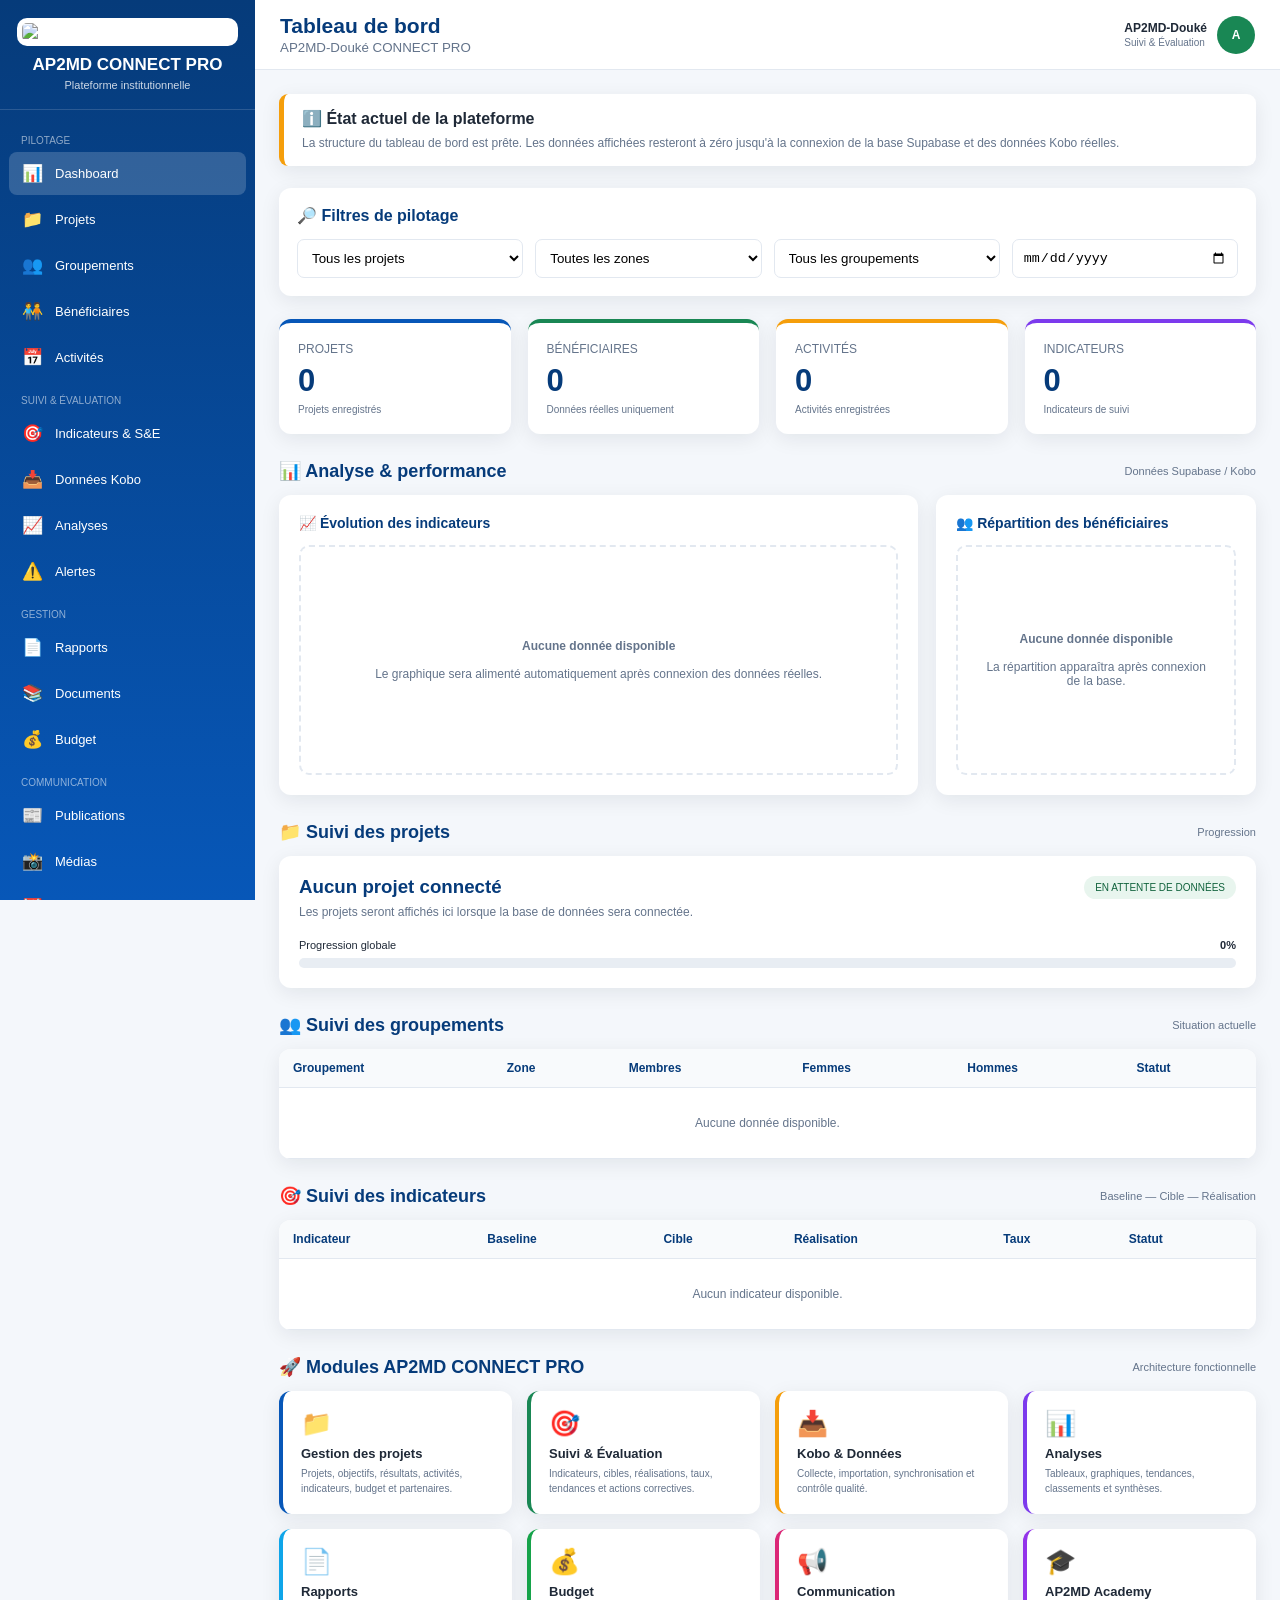
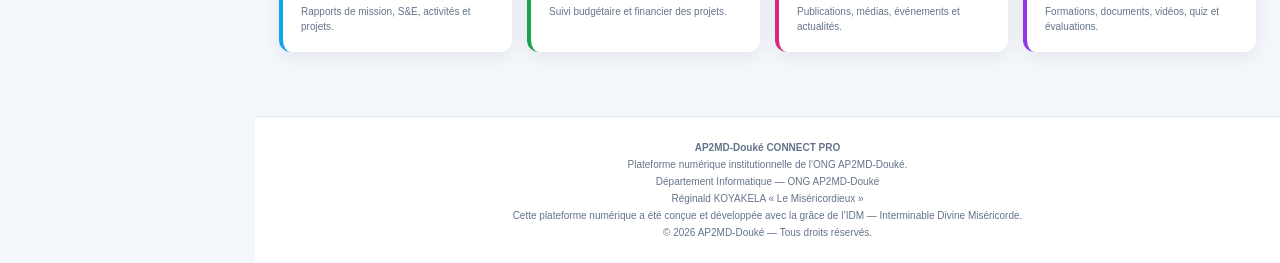
==== index.html @ de005a34 "Création du dashboard principal AP2MD CONNECT PRO" ====
<!DOCTYPE html>
<html lang="fr">
<head>
<meta charset="UTF-8">
<meta name="viewport" content="width=device-width, initial-scale=1.0">

<title>AP2MD CONNECT PRO — Tableau de bord</title>

<style>
*{
    box-sizing:border-box;
    margin:0;
    padding:0;
}

:root{
    --blue:#0757b8;
    --blue-dark:#063b7a;
    --green:#198754;
    --green-dark:#11633d;
    --light:#f4f7fb;
    --white:#ffffff;
    --text:#1f2937;
    --muted:#64748b;
    --border:#e2e8f0;
    --shadow:0 5px 20px rgba(15,23,42,.08);
}

body{
    font-family:Arial,Helvetica,sans-serif;
    background:var(--light);
    color:var(--text);
}

/* SIDEBAR */
.sidebar{
    position:fixed;
    left:0;
    top:0;
    width:255px;
    height:100vh;
    background:linear-gradient(180deg,var(--blue-dark),var(--blue));
    color:white;
    overflow-y:auto;
    z-index:1000;
}

.brand{
    text-align:center;
    padding:18px 12px;
    border-bottom:1px solid rgba(255,255,255,.15);
}

.brand img{
    width:110px;
    height:78px;
    object-fit:contain;
    background:white;
    border-radius:10px;
    padding:5px;
}

.brand h2{
    font-size:17px;
    margin-top:9px;
}

.brand p{
    font-size:11px;
    opacity:.8;
    margin-top:4px;
}

.menu{
    padding:12px 9px;
}

.menu-title{
    font-size:10px;
    text-transform:uppercase;
    opacity:.55;
    padding:13px 12px 6px;
}

.menu a{
    display:flex;
    align-items:center;
    gap:11px;
    color:white;
    text-decoration:none;
    padding:11px 12px;
    margin-bottom:3px;
    border-radius:8px;
    font-size:13px;
}

.menu a:hover,
.menu a.active{
    background:rgba(255,255,255,.18);
}

.icon{
    width:23px;
    text-align:center;
    font-size:17px;
}

/* MAIN */
.main{
    margin-left:255px;
    min-height:100vh;
}

.topbar{
    height:70px;
    background:white;
    border-bottom:1px solid var(--border);
    display:flex;
    align-items:center;
    justify-content:space-between;
    padding:0 25px;
    position:sticky;
    top:0;
    z-index:900;
}

.topbar h1{
    color:var(--blue-dark);
    font-size:21px;
}

.topbar small{
    color:var(--muted);
}

.profile{
    display:flex;
    align-items:center;
    gap:10px;
    font-size:12px;
}

.avatar{
    width:38px;
    height:38px;
    border-radius:50%;
    background:var(--green);
    color:white;
    display:flex;
    align-items:center;
    justify-content:center;
    font-weight:bold;
}

.content{
    padding:24px;
}

/* STATUS */
.status-box{
    background:white;
    border-left:5px solid #f59e0b;
    padding:15px 18px;
    border-radius:9px;
    box-shadow:var(--shadow);
    margin-bottom:22px;
}

.status-box strong{
    display:block;
    margin-bottom:5px;
}

.status-box span{
    color:var(--muted);
    font-size:12px;
}

/* FILTERS */
.filters{
    background:white;
    padding:18px;
    border-radius:12px;
    box-shadow:var(--shadow);
    margin-bottom:23px;
}

.filters h2{
    font-size:16px;
    color:var(--blue-dark);
    margin-bottom:14px;
}

.filter-grid{
    display:grid;
    grid-template-columns:repeat(4,1fr);
    gap:12px;
}

select,
input{
    width:100%;
    padding:10px;
    border:1px solid var(--border);
    border-radius:7px;
    background:white;
}

/* KPI */
.kpi-grid{
    display:grid;
    grid-template-columns:repeat(4,1fr);
    gap:17px;
}

.kpi{
    background:white;
    border-radius:12px;
    padding:19px;
    box-shadow:var(--shadow);
    border-top:4px solid var(--blue);
}

.kpi:nth-child(2){
    border-top-color:var(--green);
}

.kpi:nth-child(3){
    border-top-color:#f59e0b;
}

.kpi:nth-child(4){
    border-top-color:#7c3aed;
}

.kpi-title{
    color:var(--muted);
    font-size:12px;
}

.kpi-value{
    font-size:31px;
    font-weight:bold;
    color:var(--blue-dark);
    margin-top:7px;
}

.kpi-note{
    color:var(--muted);
    font-size:10px;
    margin-top:5px;
}

/* SECTION */
.section{
    margin-top:26px;
}

.section-header{
    display:flex;
    justify-content:space-between;
    align-items:center;
    margin-bottom:13px;
}

.section-header h2{
    font-size:18px;
    color:var(--blue-dark);
}

.section-header span{
    color:var(--muted);
    font-size:11px;
}

/* CHARTS */
.chart-grid{
    display:grid;
    grid-template-columns:2fr 1fr;
    gap:18px;
}

.card{
    background:white;
    border-radius:12px;
    box-shadow:var(--shadow);
    padding:20px;
}

.card h3{
    font-size:14px;
    color:var(--blue-dark);
    margin-bottom:14px;
}

.chart{
    height:230px;
    border:2px dashed var(--border);
    border-radius:10px;
    display:flex;
    align-items:center;
    justify-content:center;
    text-align:center;
    color:var(--muted);
    font-size:12px;
    padding:20px;
}

/* PROJECT */
.project{
    background:white;
    padding:20px;
    border-radius:12px;
    box-shadow:var(--shadow);
}

.project-top{
    display:flex;
    justify-content:space-between;
    gap:15px;
}

.project h3{
    color:var(--blue-dark);
    margin-bottom:7px;
}

.project p{
    color:var(--muted);
    font-size:12px;
}

.badge{
    background:#e8f5ee;
    color:var(--green-dark);
    border-radius:20px;
    padding:6px 11px;
    height:max-content;
    font-size:10px;
}

.progress-area{
    margin-top:20px;
}

.progress-label{
    display:flex;
    justify-content:space-between;
    font-size:11px;
    margin-bottom:7px;
}

.progress{
    height:10px;
    background:#e8edf3;
    border-radius:20px;
}

.progress-bar{
    width:0%;
    height:100%;
    border-radius:20px;
    background:linear-gradient(90deg,var(--blue),var(--green));
}

/* TABLE */
.table-card{
    background:white;
    border-radius:12px;
    box-shadow:var(--shadow);
    overflow-x:auto;
}

table{
    width:100%;
    border-collapse:collapse;
    min-width:700px;
}

th,td{
    padding:12px 14px;
    border-bottom:1px solid var(--border);
    text-align:left;
    font-size:12px;
}

th{
    background:#f8fafc;
    color:var(--blue-dark);
}

.empty{
    text-align:center;
    color:var(--muted);
    padding:28px;
}

/* MODULES */
.modules{
    display:grid;
    grid-template-columns:repeat(4,1fr);
    gap:15px;
}

.module{
    background:white;
    padding:18px;
    border-radius:12px;
    box-shadow:var(--shadow);
    border-left:4px solid var(--blue);
}

.module:nth-child(2){
    border-left-color:var(--green);
}

.module:nth-child(3){
    border-left-color:#f59e0b;
}

.module:nth-child(4){
    border-left-color:#7c3aed;
}

.module:nth-child(5){
    border-left-color:#0ea5e9;
}

.module:nth-child(6){
    border-left-color:#16a34a;
}

.module:nth-child(7){
    border-left-color:#db2777;
}

.module:nth-child(8){
    border-left-color:#9333ea;
}

.module-icon{
    font-size:25px;
    margin-bottom:8px;
}

.module h3{
    font-size:13px;
    margin-bottom:5px;
}

.module p{
    color:var(--muted);
    font-size:10px;
    line-height:1.5;
}

/* FOOTER */
footer{
    margin-top:40px;
    padding:22px;
    background:white;
    border-top:1px solid var(--border);
    text-align:center;
    color:var(--muted);
    font-size:10px;
    line-height:1.7;
}

/* MOBILE */
.mobile-button{
    display:none;
    border:0;
    background:var(--blue);
    color:white;
    padding:8px 11px;
    border-radius:7px;
    font-size:18px;
}

@media(max-width:1100px){

    .kpi-grid,
    .modules{
        grid-template-columns:repeat(2,1fr);
    }

    .filter-grid{
        grid-template-columns:repeat(2,1fr);
    }

    .chart-grid{
        grid-template-columns:1fr;
    }
}

@media(max-width:700px){

    .sidebar{
        transform:translateX(-100%);
        transition:.3s;
    }

    .sidebar.open{
        transform:translateX(0);
    }

    .main{
        margin-left:0;
    }

    .mobile-button{
        display:block;
    }

    .topbar{
        padding:0 14px;
    }

    .topbar h1{
        font-size:16px;
    }

    .profile{
        display:none;
    }

    .content{
        padding:14px;
    }

    .kpi-grid,
    .modules,
    .filter-grid{
        grid-template-columns:1fr;
    }

    .project-top{
        flex-direction:column;
    }
}
</style>
</head>

<body>

<!-- ================= SIDEBAR ================= -->

<aside class="sidebar" id="sidebar">

    <div class="brand">

        <img src="assets/logo-ap2md-officiel.png"
             alt="Logo officiel AP2MD-Douké">

        <h2>AP2MD CONNECT PRO</h2>

        <p>Plateforme institutionnelle</p>

    </div>

    <nav class="menu">

        <div class="menu-title">Pilotage</div>

        <a href="#" class="active">
            <span class="icon">📊</span>
            Dashboard
        </a>

        <a href="#">
            <span class="icon">📁</span>
            Projets
        </a>

        <a href="#">
            <span class="icon">👥</span>
            Groupements
        </a>

        <a href="#">
            <span class="icon">🧑‍🤝‍🧑</span>
            Bénéficiaires
        </a>

        <a href="#">
            <span class="icon">📅</span>
            Activités
        </a>

        <div class="menu-title">Suivi & Évaluation</div>

        <a href="#">
            <span class="icon">🎯</span>
            Indicateurs & S&E
        </a>

        <a href="#">
            <span class="icon">📥</span>
            Données Kobo
        </a>

        <a href="#">
            <span class="icon">📈</span>
            Analyses
        </a>

        <a href="#">
            <span class="icon">⚠️</span>
            Alertes
        </a>

        <div class="menu-title">Gestion</div>

        <a href="#">
            <span class="icon">📄</span>
            Rapports
        </a>

        <a href="#">
            <span class="icon">📚</span>
            Documents
        </a>

        <a href="#">
            <span class="icon">💰</span>
            Budget
        </a>

        <div class="menu-title">Communication</div>

        <a href="#">
            <span class="icon">📰</span>
            Publications
        </a>

        <a href="#">
            <span class="icon">📸</span>
            Médias
        </a>

        <a href="#">
            <span class="icon">📆</span>
            Événements
        </a>

        <div class="menu-title">Formation</div>

        <a href="#">
            <span class="icon">🎓</span>
            AP2MD Academy
        </a>

        <div class="menu-title">Administration</div>

        <a href="#">
            <span class="icon">⚙️</span>
            Administration
        </a>

    </nav>

</aside>


<!-- ================= MAIN ================= -->

<main class="main">

    <header class="topbar">

        <div style="display:flex;align-items:center;gap:12px;">

            <button class="mobile-button"
                    onclick="toggleMenu()">
                ☰
            </button>

            <div>

                <h1>Tableau de bord</h1>

                <small>
                    AP2MD-Douké CONNECT PRO
                </small>

            </div>

        </div>

        <div class="profile">

            <div>

                <strong>AP2MD-Douké</strong>

                <br>

                <small>
                    Suivi & Évaluation
                </small>

            </div>

            <div class="avatar">
                A
            </div>

        </div>

    </header>


    <div class="content">


        <!-- ÉTAT DES DONNÉES -->

        <div class="status-box">

            <strong>
                ℹ️ État actuel de la plateforme
            </strong>

            <span>
                La structure du tableau de bord est prête.
                Les données affichées resteront à zéro jusqu'à
                la connexion de la base Supabase et des données Kobo réelles.
            </span>

        </div>


        <!-- FILTRES -->

        <div class="filters">

            <h2>
                🔎 Filtres de pilotage
            </h2>

            <div class="filter-grid">

                <select>
                    <option>
                        Tous les projets
                    </option>
                </select>

                <select>
                    <option>
                        Toutes les zones
                    </option>
                </select>

                <select>
                    <option>
                        Tous les groupements
                    </option>
                </select>

                <input type="date">

            </div>

        </div>


        <!-- KPI -->

        <div class="kpi-grid">

            <div class="kpi">

                <div class="kpi-title">
                    PROJETS
                </div>

                <div class="kpi-value">
                    0
                </div>

                <div class="kpi-note">
                    Projets enregistrés
                </div>

            </div>


            <div class="kpi">

                <div class="kpi-title">
                    BÉNÉFICIAIRES
                </div>

                <div class="kpi-value">
                    0
                </div>

                <div class="kpi-note">
                    Données réelles uniquement
                </div>

            </div>


            <div class="kpi">

                <div class="kpi-title">
                    ACTIVITÉS
                </div>

                <div class="kpi-value">
                    0
                </div>

                <div class="kpi-note">
                    Activités enregistrées
                </div>

            </div>


            <div class="kpi">

                <div class="kpi-title">
                    INDICATEURS
                </div>

                <div class="kpi-value">
                    0
                </div>

                <div class="kpi-note">
                    Indicateurs de suivi
                </div>

            </div>

        </div>


        <!-- GRAPHIQUES -->

        <section class="section">

            <div class="section-header">

                <h2>
                    📊 Analyse & performance
                </h2>

                <span>
                    Données Supabase / Kobo
                </span>

            </div>


            <div class="chart-grid">

                <div class="card">

                    <h3>
                        📈 Évolution des indicateurs
                    </h3>

                    <div class="chart">

                        <div>

                            <strong>
                                Aucune donnée disponible
                            </strong>

                            <br><br>

                            Le graphique sera alimenté
                            automatiquement après connexion
                            des données réelles.

                        </div>

                    </div>

                </div>


                <div class="card">

                    <h3>
                        👥 Répartition des bénéficiaires
                    </h3>

                    <div class="chart">

                        <div>

                            <strong>
                                Aucune donnée disponible
                            </strong>

                            <br><br>

                            La répartition apparaîtra
                            après connexion de la base.

                        </div>

                    </div>

                </div>

            </div>

        </section>


        <!-- PROJET -->

        <section class="section">

            <div class="section-header">

                <h2>
                    📁 Suivi des projets
                </h2>

                <span>
                    Progression
                </span>

            </div>


            <div class="project">

                <div class="project-top">

                    <div>

                        <h3>
                            Aucun projet connecté
                        </h3>

                        <p>
                            Les projets seront affichés ici
                            lorsque la base de données sera connectée.
                        </p>

                    </div>

                    <span class="badge">
                        EN ATTENTE DE DONNÉES
                    </span>

                </div>


                <div class="progress-area">

                    <div class="progress-label">

                        <span>
                            Progression globale
                        </span>

                        <strong>
                            0%
                        </strong>

                    </div>

                    <div class="progress">

                        <div class="progress-bar"></div>

                    </div>

                </div>

            </div>

        </section>


        <!-- GROUPEMENTS -->

        <section class="section">

            <div class="section-header">

                <h2>
                    👥 Suivi des groupements
                </h2>

                <span>
                    Situation actuelle
                </span>

            </div>


            <div class="table-card">

                <table>

                    <thead>

                        <tr>
                            <th>Groupement</th>
                            <th>Zone</th>
                            <th>Membres</th>
                            <th>Femmes</th>
                            <th>Hommes</th>
                            <th>Statut</th>
                        </tr>

                    </thead>

                    <tbody>

                        <tr>

                            <td colspan="6"
                                class="empty">

                                Aucune donnée disponible.

                            </td>

                        </tr>

                    </tbody>

                </table>

            </div>

        </section>


        <!-- INDICATEURS -->

        <section class="section">

            <div class="section-header">

                <h2>
                    🎯 Suivi des indicateurs
                </h2>

                <span>
                    Baseline — Cible — Réalisation
                </span>

            </div>


            <div class="table-card">

                <table>

                    <thead>

                        <tr>

                            <th>Indicateur</th>
                            <th>Baseline</th>
                            <th>Cible</th>
                            <th>Réalisation</th>
                            <th>Taux</th>
                            <th>Statut</th>

                        </tr>

                    </thead>

                    <tbody>

                        <tr>

                            <td colspan="6"
                                class="empty">

                                Aucun indicateur disponible.

                            </td>

                        </tr>

                    </tbody>

                </table>

            </div>

        </section>


        <!-- MODULES -->

        <section class="section">

            <div class="section-header">

                <h2>
                    🚀 Modules AP2MD CONNECT PRO
                </h2>

                <span>
                    Architecture fonctionnelle
                </span>

            </div>


            <div class="modules">


                <div class="module">

                    <div class="module-icon">
                        📁
                    </div>

                    <h3>
                        Gestion des projets
                    </h3>

                    <p>
                        Projets, objectifs, résultats,
                        activités, indicateurs, budget
                        et partenaires.
                    </p>

                </div>


                <div class="module">

                    <div class="module-icon">
                        🎯
                    </div>

                    <h3>
                        Suivi & Évaluation
                    </h3>

                    <p>
                        Indicateurs, cibles, réalisations,
                        taux, tendances et actions correctives.
                    </p>

                </div>


                <div class="module">

                    <div class="module-icon">
                        📥
                    </div>

                    <h3>
                        Kobo & Données
                    </h3>

                    <p>
                        Collecte, importation,
                        synchronisation et contrôle qualité.
                    </p>

                </div>


                <div class="module">

                    <div class="module-icon">
                        📊
                    </div>

                    <h3>
                        Analyses
                    </h3>

                    <p>
                        Tableaux, graphiques,
                        tendances, classements et synthèses.
                    </p>

                </div>


                <div class="module">

                    <div class="module-icon">
                        📄
                    </div>

                    <h3>
                        Rapports
                    </h3>

                    <p>
                        Rapports de mission,
                        S&E, activités et projets.
                    </p>

                </div>


                <div class="module">

                    <div class="module-icon">
                        💰
                    </div>

                    <h3>
                        Budget
                    </h3>

                    <p>
                        Suivi budgétaire et financier
                        des projets.
                    </p>

                </div>


                <div class="module">

                    <div class="module-icon">
                        📢
                    </div>

                    <h3>
                        Communication
                    </h3>

                    <p>
                        Publications, médias,
                        événements et actualités.
                    </p>

                </div>


                <div class="module">

                    <div class="module-icon">
                        🎓
                    </div>

                    <h3>
                        AP2MD Academy
                    </h3>

                    <p>
                        Formations, documents,
                        vidéos, quiz et évaluations.
                    </p>

                </div>

            </div>

        </section>


    </div>


    <!-- FOOTER -->

    <footer>

        <strong>
            AP2MD-Douké CONNECT PRO
        </strong>

        <br>

        Plateforme numérique institutionnelle
        de l'ONG AP2MD-Douké.

        <br>

        Département Informatique — ONG AP2MD-Douké

        <br>

        Réginald KOYAKELA « Le Miséricordieux »

        <br>

        Cette plateforme numérique a été conçue et développée
        avec la grâce de l’IDM — Interminable Divine Miséricorde.

        <br>

        © <span id="year"></span>
        AP2MD-Douké — Tous droits réservés.

    </footer>

</main>


<script>

function toggleMenu(){

    document
        .getElementById("sidebar")
        .classList.toggle("open");

}

document.getElementById("year").textContent =
    new Date().getFullYear();

console.log(
    "AP2MD CONNECT PRO — Dashboard initialisé."
);

console.log(
    "Aucune donnée fictive utilisée."
);

</script>

</body>
</html>
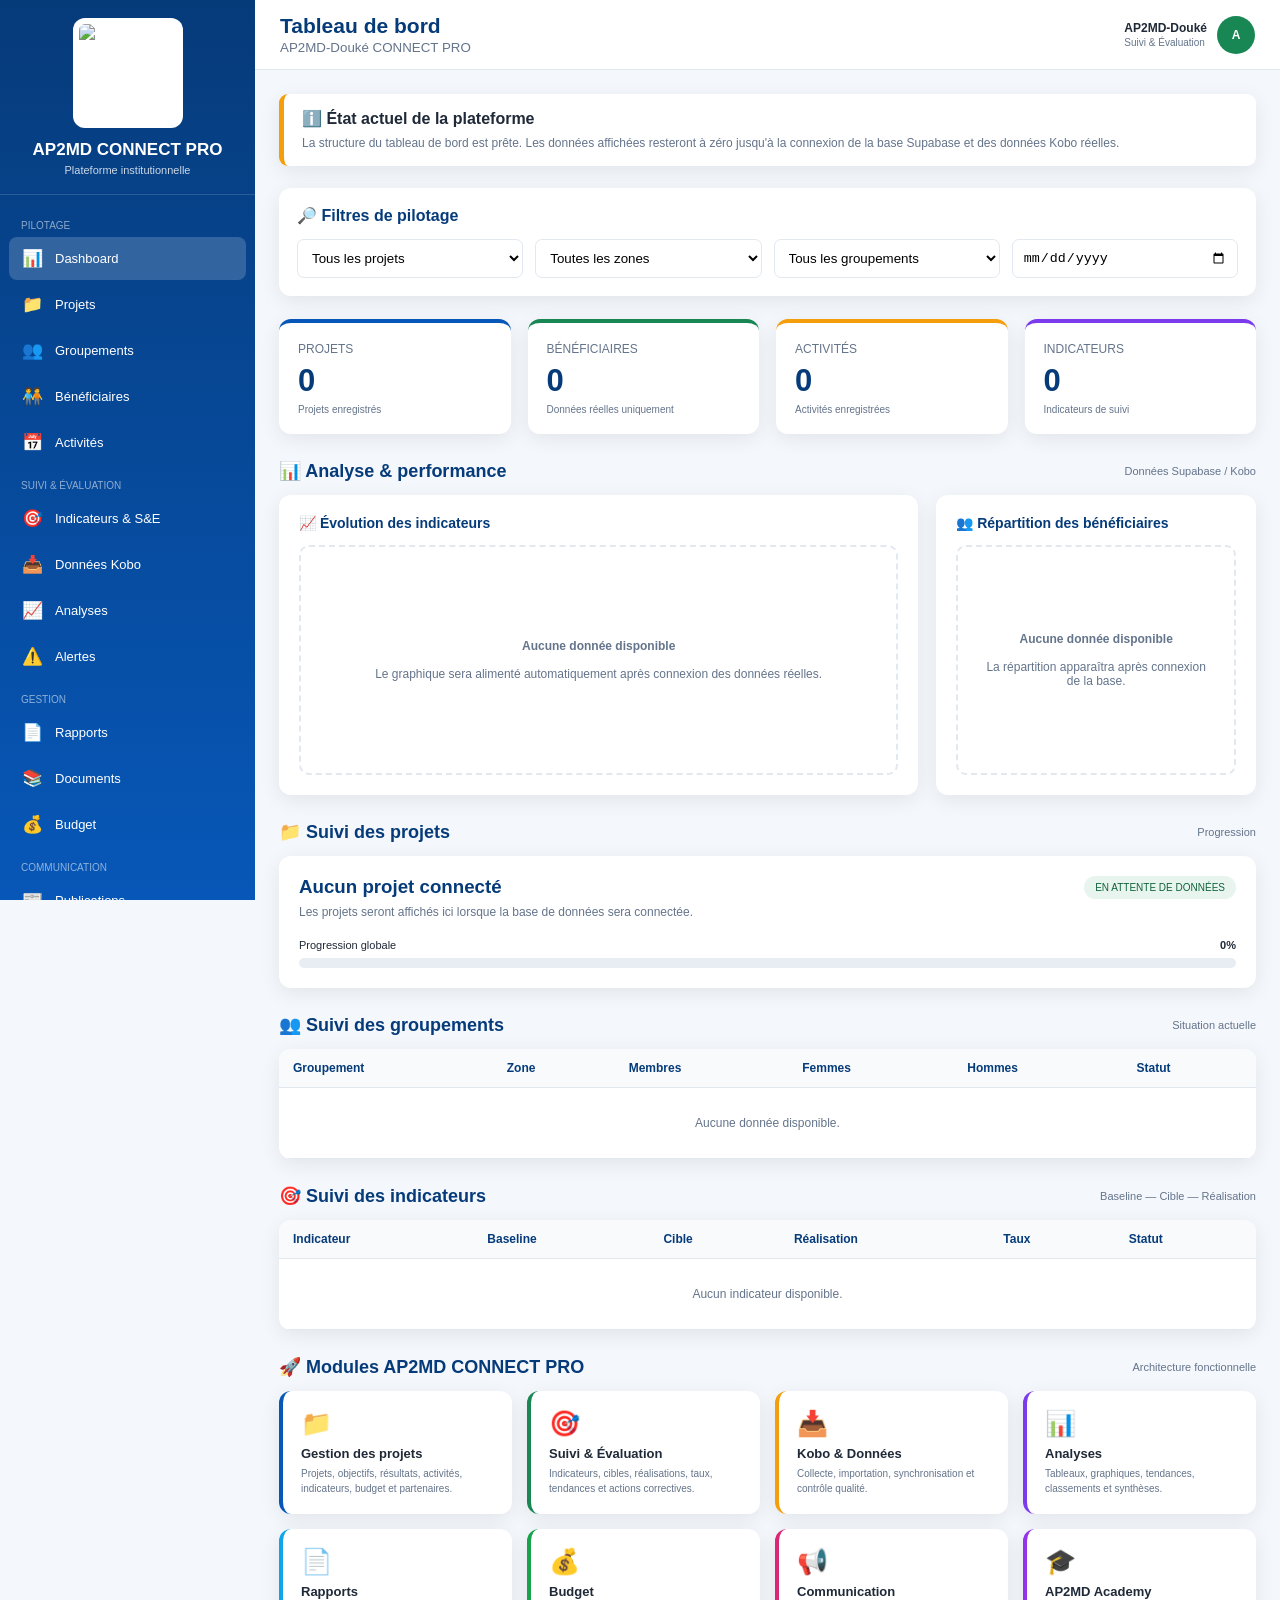
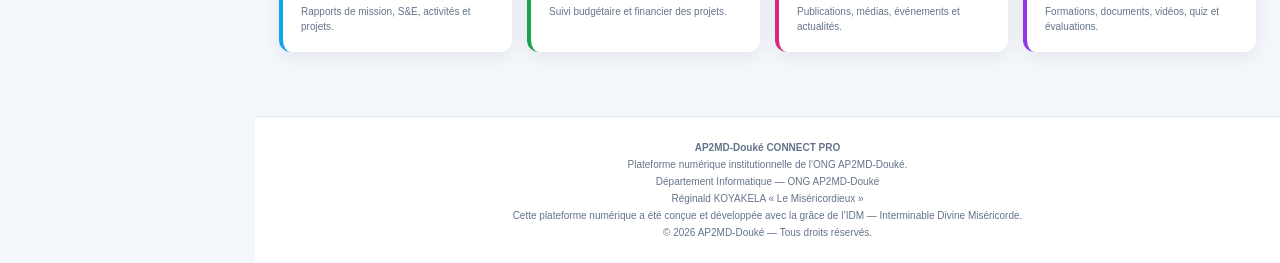
==== commit 11e25a4e: "Intégration du logo officiel AP2MD sans déformation" ====
--- a/index.html
+++ b/index.html
@@ -7,6 +7,13 @@
 <title>AP2MD CONNECT PRO — Tableau de bord</title>
 
 <style>
+
+/* =========================================================
+   AP2MD CONNECT PRO v01
+   DASHBOARD INSTITUTIONNEL
+   Bleu / Blanc / Vert
+   ========================================================= */
+
 *{
     box-sizing:border-box;
     margin:0;
@@ -32,37 +39,88 @@
     color:var(--text);
 }
 
-/* SIDEBAR */
+/* =========================================================
+   SIDEBAR
+   ========================================================= */
+
 .sidebar{
     position:fixed;
     left:0;
     top:0;
+
     width:255px;
     height:100vh;
-    background:linear-gradient(180deg,var(--blue-dark),var(--blue));
+
+    background:
+        linear-gradient(
+            180deg,
+            var(--blue-dark),
+            var(--blue)
+        );
+
     color:white;
+
     overflow-y:auto;
+
     z-index:1000;
 }
+
+/* =========================================================
+   MARQUE / LOGO OFFICIEL AP2MD
+   ========================================================= */
 
 .brand{
     text-align:center;
+
     padding:18px 12px;
-    border-bottom:1px solid rgba(255,255,255,.15);
-}
+
+    border-bottom:
+        1px solid rgba(255,255,255,.15);
+}
+
+/*
+   CONTENEUR DU LOGO
+
+   Même largeur et même hauteur :
+   cela évite toute déformation.
+
+   object-fit: contain :
+   le logo garde ses proportions originales.
+*/
 
 .brand img{
     width:110px;
-    height:78px;
-    object-fit:contain;
-    background:white;
-    border-radius:10px;
-    padding:5px;
-}
+    height:110px;
+
+    max-width:110px;
+    max-height:110px;
+
+    margin:0 auto;
+
+    display:block;
+
+    object-fit:contain !important;
+    object-position:center;
+
+    background:#ffffff;
+
+    border-radius:12px;
+
+    padding:6px;
+}
+
+/* Protection supplémentaire du logo officiel */
+
+img[src*="logo-ap2md-officiel"]{
+    object-fit:contain !important;
+    object-position:center !important;
+}
+
+/* Nom de la plateforme */
 
 .brand h2{
     font-size:17px;
-    margin-top:9px;
+    margin-top:12px;
 }
 
 .brand p{
@@ -70,6 +128,10 @@
     opacity:.8;
     margin-top:4px;
 }
+
+/* =========================================================
+   MENU
+   ========================================================= */
 
 .menu{
     padding:12px 9px;
@@ -85,13 +147,21 @@
 .menu a{
     display:flex;
     align-items:center;
+
     gap:11px;
+
     color:white;
     text-decoration:none;
+
     padding:11px 12px;
+
     margin-bottom:3px;
+
     border-radius:8px;
+
     font-size:13px;
+
+    transition:.2s ease;
 }
 
 .menu a:hover,
@@ -105,22 +175,37 @@
     font-size:17px;
 }
 
-/* MAIN */
+/* =========================================================
+   MAIN
+   ========================================================= */
+
 .main{
     margin-left:255px;
     min-height:100vh;
 }
 
+/* =========================================================
+   TOPBAR
+   ========================================================= */
+
 .topbar{
     height:70px;
+
     background:white;
-    border-bottom:1px solid var(--border);
+
+    border-bottom:
+        1px solid var(--border);
+
     display:flex;
+
     align-items:center;
     justify-content:space-between;
+
     padding:0 25px;
+
     position:sticky;
     top:0;
+
     z-index:900;
 }
 
@@ -133,92 +218,146 @@
     color:var(--muted);
 }
 
+/* Profil */
+
 .profile{
     display:flex;
+
     align-items:center;
+
     gap:10px;
+
     font-size:12px;
 }
 
 .avatar{
     width:38px;
     height:38px;
+
     border-radius:50%;
+
     background:var(--green);
+
     color:white;
+
     display:flex;
+
     align-items:center;
     justify-content:center;
+
     font-weight:bold;
 }
+
+/* =========================================================
+   CONTENT
+   ========================================================= */
 
 .content{
     padding:24px;
 }
 
-/* STATUS */
+/* =========================================================
+   STATUS
+   ========================================================= */
+
 .status-box{
     background:white;
-    border-left:5px solid #f59e0b;
+
+    border-left:
+        5px solid #f59e0b;
+
     padding:15px 18px;
+
     border-radius:9px;
+
     box-shadow:var(--shadow);
+
     margin-bottom:22px;
 }
 
 .status-box strong{
     display:block;
+
     margin-bottom:5px;
 }
 
 .status-box span{
     color:var(--muted);
+
     font-size:12px;
 }
 
-/* FILTERS */
+/* =========================================================
+   FILTRES
+   ========================================================= */
+
 .filters{
     background:white;
+
     padding:18px;
+
     border-radius:12px;
+
     box-shadow:var(--shadow);
+
     margin-bottom:23px;
 }
 
 .filters h2{
     font-size:16px;
+
     color:var(--blue-dark);
+
     margin-bottom:14px;
 }
 
 .filter-grid{
     display:grid;
-    grid-template-columns:repeat(4,1fr);
+
+    grid-template-columns:
+        repeat(4,1fr);
+
     gap:12px;
 }
 
 select,
 input{
     width:100%;
+
     padding:10px;
-    border:1px solid var(--border);
+
+    border:
+        1px solid var(--border);
+
     border-radius:7px;
+
     background:white;
 }
 
-/* KPI */
+/* =========================================================
+   KPI
+   ========================================================= */
+
 .kpi-grid{
     display:grid;
-    grid-template-columns:repeat(4,1fr);
+
+    grid-template-columns:
+        repeat(4,1fr);
+
     gap:17px;
 }
 
 .kpi{
     background:white;
+
     border-radius:12px;
+
     padding:19px;
+
     box-shadow:var(--shadow);
-    border-top:4px solid var(--blue);
+
+    border-top:
+        4px solid var(--blue);
 }
 
 .kpi:nth-child(2){
@@ -235,107 +374,156 @@
 
 .kpi-title{
     color:var(--muted);
+
     font-size:12px;
 }
 
 .kpi-value{
     font-size:31px;
+
     font-weight:bold;
+
     color:var(--blue-dark);
+
     margin-top:7px;
 }
 
 .kpi-note{
     color:var(--muted);
+
     font-size:10px;
+
     margin-top:5px;
 }
 
-/* SECTION */
+/* =========================================================
+   SECTION
+   ========================================================= */
+
 .section{
     margin-top:26px;
 }
 
 .section-header{
     display:flex;
+
     justify-content:space-between;
+
     align-items:center;
+
     margin-bottom:13px;
 }
 
 .section-header h2{
     font-size:18px;
+
     color:var(--blue-dark);
 }
 
 .section-header span{
     color:var(--muted);
+
     font-size:11px;
 }
 
-/* CHARTS */
+/* =========================================================
+   CHARTS
+   ========================================================= */
+
 .chart-grid{
     display:grid;
-    grid-template-columns:2fr 1fr;
+
+    grid-template-columns:
+        2fr 1fr;
+
     gap:18px;
 }
 
 .card{
     background:white;
+
     border-radius:12px;
+
     box-shadow:var(--shadow);
+
     padding:20px;
 }
 
 .card h3{
     font-size:14px;
+
     color:var(--blue-dark);
+
     margin-bottom:14px;
 }
 
 .chart{
     height:230px;
-    border:2px dashed var(--border);
+
+    border:
+        2px dashed var(--border);
+
     border-radius:10px;
+
     display:flex;
+
     align-items:center;
     justify-content:center;
+
     text-align:center;
+
     color:var(--muted);
+
     font-size:12px;
+
     padding:20px;
 }
 
-/* PROJECT */
+/* =========================================================
+   PROJET
+   ========================================================= */
+
 .project{
     background:white;
+
     padding:20px;
+
     border-radius:12px;
+
     box-shadow:var(--shadow);
 }
 
 .project-top{
     display:flex;
+
     justify-content:space-between;
+
     gap:15px;
 }
 
 .project h3{
     color:var(--blue-dark);
+
     margin-bottom:7px;
 }
 
 .project p{
     color:var(--muted);
+
     font-size:12px;
 }
 
 .badge{
     background:#e8f5ee;
+
     color:var(--green-dark);
+
     border-radius:20px;
+
     padding:6px 11px;
+
     height:max-content;
+
     font-size:10px;
 }
 
@@ -345,69 +533,109 @@
 
 .progress-label{
     display:flex;
+
     justify-content:space-between;
+
     font-size:11px;
+
     margin-bottom:7px;
 }
 
 .progress{
     height:10px;
+
     background:#e8edf3;
+
     border-radius:20px;
 }
 
 .progress-bar{
     width:0%;
+
     height:100%;
+
     border-radius:20px;
-    background:linear-gradient(90deg,var(--blue),var(--green));
-}
-
-/* TABLE */
+
+    background:
+        linear-gradient(
+            90deg,
+            var(--blue),
+            var(--green)
+        );
+}
+
+/* =========================================================
+   TABLE
+   ========================================================= */
+
 .table-card{
     background:white;
+
     border-radius:12px;
+
     box-shadow:var(--shadow);
+
     overflow-x:auto;
 }
 
 table{
     width:100%;
+
     border-collapse:collapse;
+
     min-width:700px;
 }
 
-th,td{
+th,
+td{
     padding:12px 14px;
-    border-bottom:1px solid var(--border);
+
+    border-bottom:
+        1px solid var(--border);
+
     text-align:left;
+
     font-size:12px;
 }
 
 th{
     background:#f8fafc;
+
     color:var(--blue-dark);
 }
 
 .empty{
     text-align:center;
+
     color:var(--muted);
+
     padding:28px;
 }
 
-/* MODULES */
+/* =========================================================
+   MODULES
+   ========================================================= */
+
 .modules{
     display:grid;
-    grid-template-columns:repeat(4,1fr);
+
+    grid-template-columns:
+        repeat(4,1fr);
+
     gap:15px;
 }
 
 .module{
     background:white;
+
     padding:18px;
+
     border-radius:12px;
+
     box-shadow:var(--shadow);
-    border-left:4px solid var(--blue);
+
+    border-left:
+        4px solid var(--blue);
 }
 
 .module:nth-child(2){
@@ -440,52 +668,84 @@
 
 .module-icon{
     font-size:25px;
+
     margin-bottom:8px;
 }
 
 .module h3{
     font-size:13px;
+
     margin-bottom:5px;
 }
 
 .module p{
     color:var(--muted);
+
     font-size:10px;
+
     line-height:1.5;
 }
 
-/* FOOTER */
+/* =========================================================
+   FOOTER
+   ========================================================= */
+
 footer{
     margin-top:40px;
+
     padding:22px;
+
     background:white;
-    border-top:1px solid var(--border);
+
+    border-top:
+        1px solid var(--border);
+
     text-align:center;
+
     color:var(--muted);
+
     font-size:10px;
+
     line-height:1.7;
 }
 
-/* MOBILE */
+/* =========================================================
+   MOBILE BUTTON
+   ========================================================= */
+
 .mobile-button{
     display:none;
+
     border:0;
+
     background:var(--blue);
+
     color:white;
+
     padding:8px 11px;
+
     border-radius:7px;
+
     font-size:18px;
-}
+
+    cursor:pointer;
+}
+
+/* =========================================================
+   TABLETTE
+   ========================================================= */
 
 @media(max-width:1100px){
 
     .kpi-grid,
     .modules{
-        grid-template-columns:repeat(2,1fr);
+        grid-template-columns:
+            repeat(2,1fr);
     }
 
     .filter-grid{
-        grid-template-columns:repeat(2,1fr);
+        grid-template-columns:
+            repeat(2,1fr);
     }
 
     .chart-grid{
@@ -493,10 +753,15 @@
     }
 }
 
+/* =========================================================
+   MOBILE
+   ========================================================= */
+
 @media(max-width:700px){
 
     .sidebar{
         transform:translateX(-100%);
+
         transition:.3s;
     }
 
@@ -537,30 +802,81 @@
     .project-top{
         flex-direction:column;
     }
-}
+
+    /*
+       Logo mobile :
+       toujours carré et proportionnel.
+    */
+
+    .brand img{
+        width:90px;
+        height:90px;
+
+        max-width:90px;
+        max-height:90px;
+
+        object-fit:contain !important;
+    }
+}
+
+/* =========================================================
+   PETITS TÉLÉPHONES
+   ========================================================= */
+
+@media(max-width:400px){
+
+    .brand img{
+        width:82px;
+        height:82px;
+
+        max-width:82px;
+        max-height:82px;
+    }
+
+    .brand h2{
+        font-size:15px;
+    }
+
+    .content{
+        padding:11px;
+    }
+}
+
 </style>
 </head>
 
 <body>
 
-<!-- ================= SIDEBAR ================= -->
+<!-- =======================================================
+     SIDEBAR
+     ======================================================= -->
 
 <aside class="sidebar" id="sidebar">
 
     <div class="brand">
 
-        <img src="assets/logo-ap2md-officiel.png"
-             alt="Logo officiel AP2MD-Douké">
-
-        <h2>AP2MD CONNECT PRO</h2>
-
-        <p>Plateforme institutionnelle</p>
+        <!-- LOGO OFFICIEL AP2MD -->
+        <img
+            src="assets/logo-ap2md-officiel.png"
+            alt="Logo officiel AP2MD-Douké"
+        >
+
+        <h2>
+            AP2MD CONNECT PRO
+        </h2>
+
+        <p>
+            Plateforme institutionnelle
+        </p>
 
     </div>
 
+
     <nav class="menu">
 
-        <div class="menu-title">Pilotage</div>
+        <div class="menu-title">
+            Pilotage
+        </div>
 
         <a href="#" class="active">
             <span class="icon">📊</span>
@@ -587,7 +903,10 @@
             Activités
         </a>
 
-        <div class="menu-title">Suivi & Évaluation</div>
+
+        <div class="menu-title">
+            Suivi & Évaluation
+        </div>
 
         <a href="#">
             <span class="icon">🎯</span>
@@ -609,7 +928,10 @@
             Alertes
         </a>
 
-        <div class="menu-title">Gestion</div>
+
+        <div class="menu-title">
+            Gestion
+        </div>
 
         <a href="#">
             <span class="icon">📄</span>
@@ -626,7 +948,10 @@
             Budget
         </a>
 
-        <div class="menu-title">Communication</div>
+
+        <div class="menu-title">
+            Communication
+        </div>
 
         <a href="#">
             <span class="icon">📰</span>
@@ -643,14 +968,20 @@
             Événements
         </a>
 
-        <div class="menu-title">Formation</div>
+
+        <div class="menu-title">
+            Formation
+        </div>
 
         <a href="#">
             <span class="icon">🎓</span>
             AP2MD Academy
         </a>
 
-        <div class="menu-title">Administration</div>
+
+        <div class="menu-title">
+            Administration
+        </div>
 
         <a href="#">
             <span class="icon">⚙️</span>
@@ -662,22 +993,35 @@
 </aside>
 
 
-<!-- ================= MAIN ================= -->
+<!-- =======================================================
+     MAIN
+     ======================================================= -->
 
 <main class="main">
 
     <header class="topbar">
 
-        <div style="display:flex;align-items:center;gap:12px;">
-
-            <button class="mobile-button"
-                    onclick="toggleMenu()">
+        <div
+            style="
+                display:flex;
+                align-items:center;
+                gap:12px;
+            "
+        >
+
+            <button
+                class="mobile-button"
+                onclick="toggleMenu()"
+                aria-label="Ouvrir le menu"
+            >
                 ☰
             </button>
 
             <div>
 
-                <h1>Tableau de bord</h1>
+                <h1>
+                    Tableau de bord
+                </h1>
 
                 <small>
                     AP2MD-Douké CONNECT PRO
@@ -687,11 +1031,14 @@
 
         </div>
 
+
         <div class="profile">
 
             <div>
 
-                <strong>AP2MD-Douké</strong>
+                <strong>
+                    AP2MD-Douké
+                </strong>
 
                 <br>
 
@@ -713,7 +1060,9 @@
     <div class="content">
 
 
-        <!-- ÉTAT DES DONNÉES -->
+        <!-- =================================================
+             ÉTAT DES DONNÉES
+             ================================================= -->
 
         <div class="status-box">
 
@@ -730,7 +1079,9 @@
         </div>
 
 
-        <!-- FILTRES -->
+        <!-- =================================================
+             FILTRES
+             ================================================= -->
 
         <div class="filters">
 
@@ -758,14 +1109,19 @@
                     </option>
                 </select>
 
-                <input type="date">
+                <input
+                    type="date"
+                    aria-label="Filtrer par date"
+                >
 
             </div>
 
         </div>
 
 
-        <!-- KPI -->
+        <!-- =================================================
+             KPI
+             ================================================= -->
 
         <div class="kpi-grid">
 
@@ -839,7 +1195,9 @@
         </div>
 
 
-        <!-- GRAPHIQUES -->
+        <!-- =================================================
+             ANALYSE
+             ================================================= -->
 
         <section class="section">
 
@@ -915,7 +1273,9 @@
         </section>
 
 
-        <!-- PROJET -->
+        <!-- =================================================
+             PROJETS
+             ================================================= -->
 
         <section class="section">
 
@@ -983,7 +1343,9 @@
         </section>
 
 
-        <!-- GROUPEMENTS -->
+        <!-- =================================================
+             GROUPEMENTS
+             ================================================= -->
 
         <section class="section">
 
@@ -1007,22 +1369,44 @@
                     <thead>
 
                         <tr>
-                            <th>Groupement</th>
-                            <th>Zone</th>
-                            <th>Membres</th>
-                            <th>Femmes</th>
-                            <th>Hommes</th>
-                            <th>Statut</th>
+
+                            <th>
+                                Groupement
+                            </th>
+
+                            <th>
+                                Zone
+                            </th>
+
+                            <th>
+                                Membres
+                            </th>
+
+                            <th>
+                                Femmes
+                            </th>
+
+                            <th>
+                                Hommes
+                            </th>
+
+                            <th>
+                                Statut
+                            </th>
+
                         </tr>
 
                     </thead>
 
+
                     <tbody>
 
                         <tr>
 
-                            <td colspan="6"
-                                class="empty">
+                            <td
+                                colspan="6"
+                                class="empty"
+                            >
 
                                 Aucune donnée disponible.
 
@@ -1039,7 +1423,9 @@
         </section>
 
 
-        <!-- INDICATEURS -->
+        <!-- =================================================
+             INDICATEURS
+             ================================================= -->
 
         <section class="section">
 
@@ -1064,23 +1450,43 @@
 
                         <tr>
 
-                            <th>Indicateur</th>
-                            <th>Baseline</th>
-                            <th>Cible</th>
-                            <th>Réalisation</th>
-                            <th>Taux</th>
-                            <th>Statut</th>
+                            <th>
+                                Indicateur
+                            </th>
+
+                            <th>
+                                Baseline
+                            </th>
+
+                            <th>
+                                Cible
+                            </th>
+
+                            <th>
+                                Réalisation
+                            </th>
+
+                            <th>
+                                Taux
+                            </th>
+
+                            <th>
+                                Statut
+                            </th>
 
                         </tr>
 
                     </thead>
 
+
                     <tbody>
 
                         <tr>
 
-                            <td colspan="6"
-                                class="empty">
+                            <td
+                                colspan="6"
+                                class="empty"
+                            >
 
                                 Aucun indicateur disponible.
 
@@ -1097,7 +1503,9 @@
         </section>
 
 
-        <!-- MODULES -->
+        <!-- =================================================
+             MODULES
+             ================================================= -->
 
         <section class="section">
 
@@ -1269,7 +1677,9 @@
     </div>
 
 
-    <!-- FOOTER -->
+    <!-- =====================================================
+         FOOTER
+         ===================================================== -->
 
     <footer>
 
@@ -1305,24 +1715,39 @@
 </main>
 
 
+<!-- =======================================================
+     JAVASCRIPT
+     ======================================================= -->
+
 <script>
 
 function toggleMenu(){
 
     document
         .getElementById("sidebar")
-        .classList.toggle("open");
-
-}
+        .classList
+        .toggle("open");
+
+}
+
+
+/* Année automatique */
 
 document.getElementById("year").textContent =
     new Date().getFullYear();
+
+
+/* Vérification */
 
 console.log(
     "AP2MD CONNECT PRO — Dashboard initialisé."
 );
 
 console.log(
+    "Logo officiel AP2MD chargé avec object-fit: contain."
+);
+
+console.log(
     "Aucune donnée fictive utilisée."
 );
 
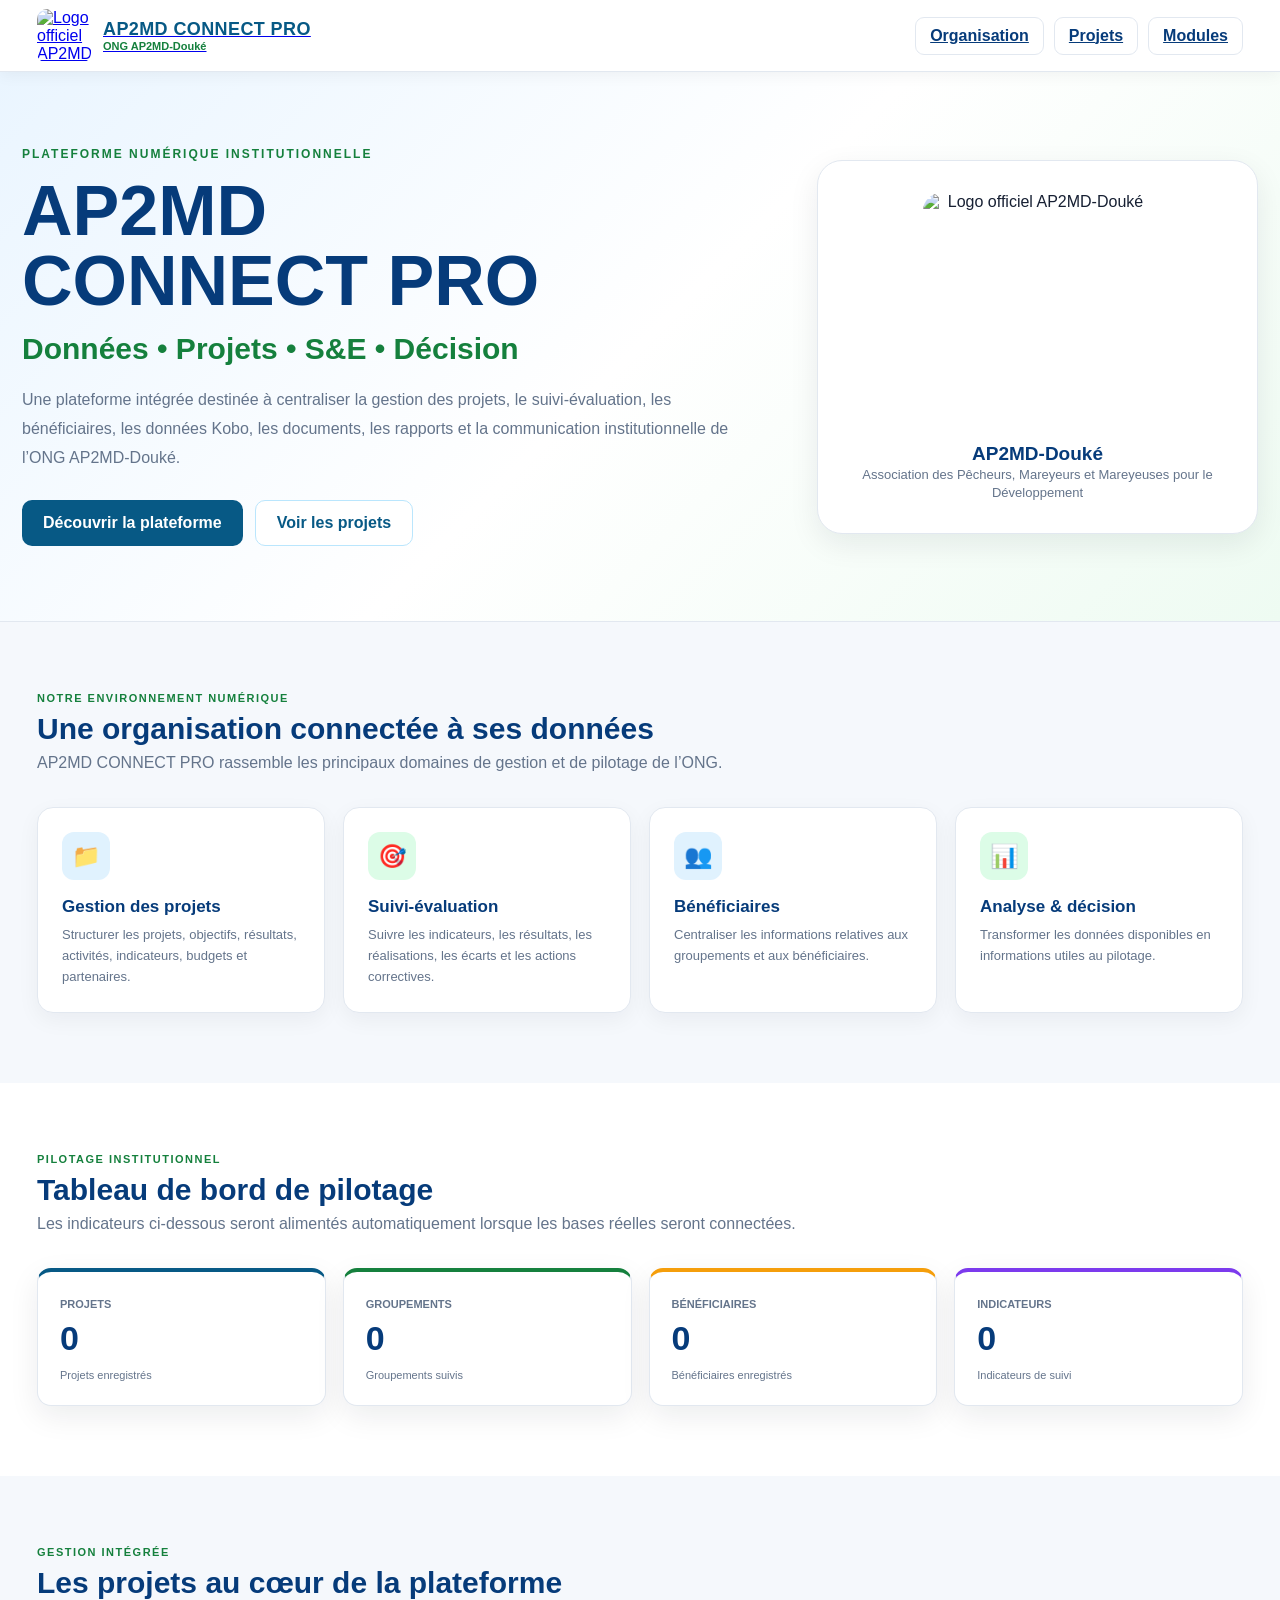
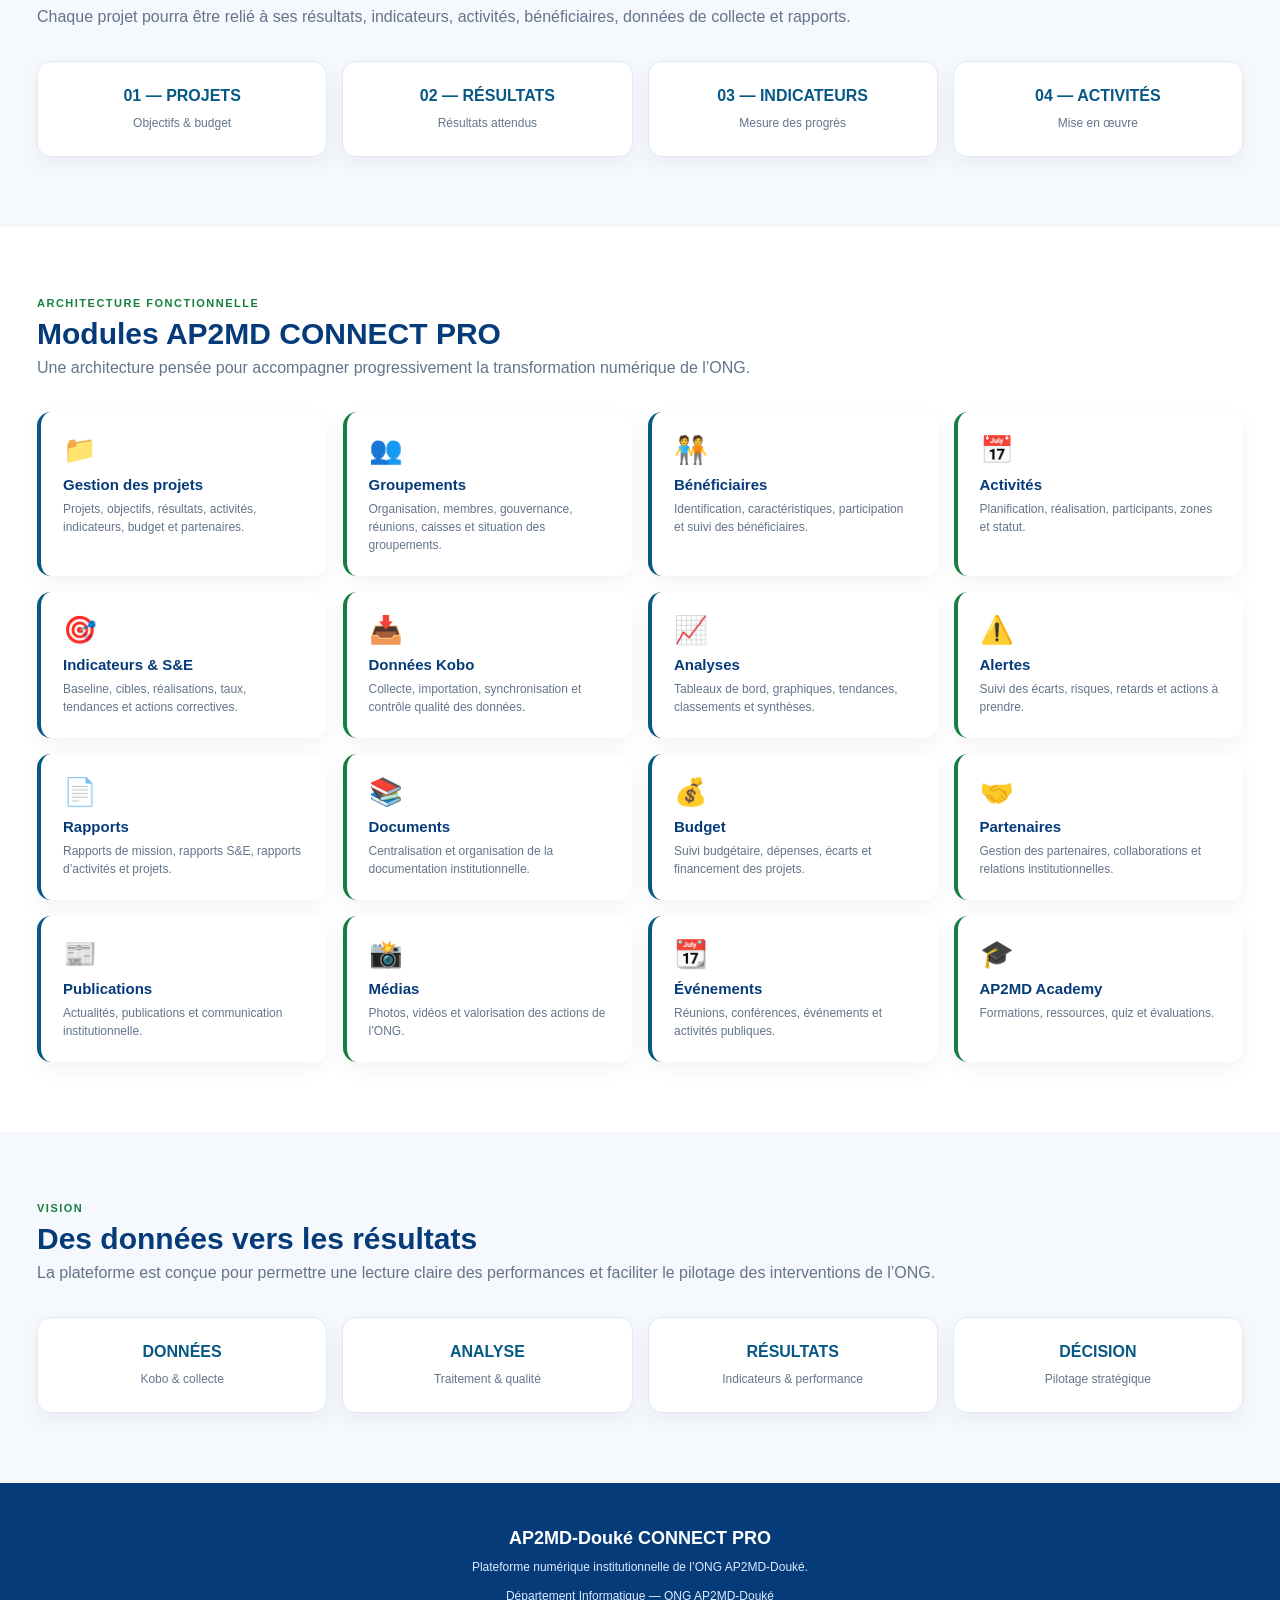
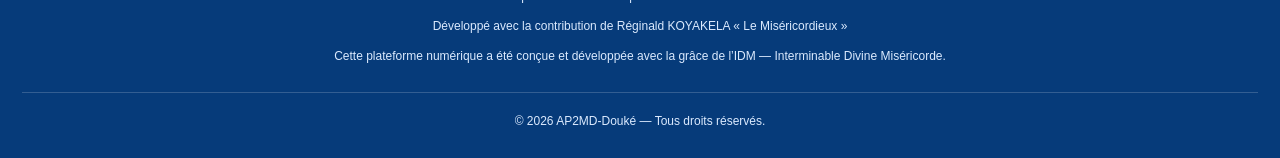
==== commit cf1353f9: "Refonte complète de l’interface AP2MD CONNECT PRO Initial commit of the HTML structure for the AP2MD" ====
--- a/index.html
+++ b/index.html
@@ -4,1753 +4,1302 @@
 <meta charset="UTF-8">
 <meta name="viewport" content="width=device-width, initial-scale=1.0">
 
-<title>AP2MD CONNECT PRO — Tableau de bord</title>
+<title>AP2MD CONNECT PRO — Plateforme institutionnelle</title>
 
 <style>
-
-/* =========================================================
-   AP2MD CONNECT PRO v01
-   DASHBOARD INSTITUTIONNEL
-   Bleu / Blanc / Vert
-   ========================================================= */
+:root{
+    --blue:#075985;
+    --blue-dark:#063b7a;
+    --blue-light:#e0f2fe;
+    --green:#15803d;
+    --green-light:#dcfce7;
+    --white:#fff;
+    --bg:#f5f8fc;
+    --text:#172033;
+    --muted:#64748b;
+    --border:#e2e8f0;
+    --shadow:0 10px 30px rgba(15,23,42,.08);
+    --radius:16px;
+}
 
 *{
-    box-sizing:border-box;
     margin:0;
     padding:0;
-}
-
-:root{
-    --blue:#0757b8;
-    --blue-dark:#063b7a;
-    --green:#198754;
-    --green-dark:#11633d;
-    --light:#f4f7fb;
-    --white:#ffffff;
-    --text:#1f2937;
-    --muted:#64748b;
-    --border:#e2e8f0;
-    --shadow:0 5px 20px rgba(15,23,42,.08);
+    box-sizing:border-box;
+}
+
+html{
+    scroll-behavior:smooth;
 }
 
 body{
     font-family:Arial,Helvetica,sans-serif;
-    background:var(--light);
+    background:var(--bg);
     color:var(--text);
 }
 
-/* =========================================================
-   SIDEBAR
-   ========================================================= */
-
-.sidebar{
-    position:fixed;
-    left:0;
+/* ================= HEADER ================= */
+
+.header{
+    position:sticky;
     top:0;
-
-    width:255px;
-    height:100vh;
-
-    background:
-        linear-gradient(
-            180deg,
-            var(--blue-dark),
-            var(--blue)
-        );
-
-    color:white;
-
-    overflow-y:auto;
-
     z-index:1000;
-}
-
-/* =========================================================
-   MARQUE / LOGO OFFICIEL AP2MD
-   ========================================================= */
-
-.brand{
-    text-align:center;
-
-    padding:18px 12px;
-
-    border-bottom:
-        1px solid rgba(255,255,255,.15);
-}
-
-/*
-   CONTENEUR DU LOGO
-
-   Même largeur et même hauteur :
-   cela évite toute déformation.
-
-   object-fit: contain :
-   le logo garde ses proportions originales.
-*/
-
-.brand img{
-    width:110px;
-    height:110px;
-
-    max-width:110px;
-    max-height:110px;
-
-    margin:0 auto;
-
-    display:block;
-
-    object-fit:contain !important;
-    object-position:center;
-
-    background:#ffffff;
-
-    border-radius:12px;
-
-    padding:6px;
-}
-
-/* Protection supplémentaire du logo officiel */
-
-img[src*="logo-ap2md-officiel"]{
-    object-fit:contain !important;
-    object-position:center !important;
-}
-
-/* Nom de la plateforme */
-
-.brand h2{
-    font-size:17px;
-    margin-top:12px;
-}
-
-.brand p{
-    font-size:11px;
-    opacity:.8;
-    margin-top:4px;
-}
-
-/* =========================================================
-   MENU
-   ========================================================= */
-
-.menu{
-    padding:12px 9px;
-}
-
-.menu-title{
-    font-size:10px;
-    text-transform:uppercase;
-    opacity:.55;
-    padding:13px 12px 6px;
-}
-
-.menu a{
+    height:72px;
+    background:rgba(255,255,255,.97);
+    border-bottom:1px solid var(--border);
+    box-shadow:0 3px 15px rgba(0,0,0,.05);
+}
+
+.header-inner{
+    max-width:1250px;
+    height:100%;
+    margin:auto;
+    padding:0 22px;
     display:flex;
     align-items:center;
-
-    gap:11px;
-
-    color:white;
-    text-decoration:none;
-
-    padding:11px 12px;
-
-    margin-bottom:3px;
-
-    border-radius:8px;
-
-    font-size:13px;
-
-    transition:.2s ease;
-}
-
-.menu a:hover,
-.menu a.active{
-    background:rgba(255,255,255,.18);
-}
-
-.icon{
-    width:23px;
-    text-align:center;
-    font-size:17px;
-}
-
-/* =========================================================
-   MAIN
-   ========================================================= */
-
-.main{
-    margin-left:255px;
-    min-height:100vh;
-}
-
-/* =========================================================
-   TOPBAR
-   ========================================================= */
-
-.topbar{
-    height:70px;
-
-    background:white;
-
-    border-bottom:
-        1px solid var(--border);
-
+    justify-content:space-between;
+}
+
+.brand{
     display:flex;
-
     align-items:center;
-    justify-content:space-between;
-
-    padding:0 25px;
-
-    position:sticky;
-    top:0;
-
-    z-index:900;
-}
-
-.topbar h1{
-    color:var(--blue-dark);
-    font-size:21px;
-}
-
-.topbar small{
-    color:var(--muted);
-}
-
-/* Profil */
-
-.profile{
+    gap:12px;
+}
+
+.logo-box{
+    width:54px;
+    height:54px;
     display:flex;
-
-    align-items:center;
-
-    gap:10px;
-
-    font-size:12px;
-}
-
-.avatar{
-    width:38px;
-    height:38px;
-
-    border-radius:50%;
-
-    background:var(--green);
-
-    color:white;
-
-    display:flex;
-
     align-items:center;
     justify-content:center;
-
+    flex-shrink:0;
+    background:#fff;
+    border-radius:10px;
+    overflow:hidden;
+}
+
+.logo-box img{
+    width:100%;
+    height:100%;
+    display:block;
+    object-fit:contain;
+    object-position:center;
+}
+
+.brand-name{
+    display:flex;
+    flex-direction:column;
+}
+
+.brand-name strong{
+    color:var(--blue);
+    font-size:18px;
+    letter-spacing:.4px;
+}
+
+.brand-name span{
+    color:var(--green);
+    font-size:11px;
     font-weight:bold;
 }
 
-/* =========================================================
-   CONTENT
-   ========================================================= */
-
-.content{
-    padding:24px;
-}
-
-/* =========================================================
-   STATUS
-   ========================================================= */
-
-.status-box{
-    background:white;
-
-    border-left:
-        5px solid #f59e0b;
-
-    padding:15px 18px;
-
+.header-actions{
+    display:flex;
+    align-items:center;
+    gap:10px;
+}
+
+.header-btn{
+    border:1px solid var(--border);
+    background:#fff;
+    color:var(--blue-dark);
+    padding:9px 14px;
     border-radius:9px;
-
-    box-shadow:var(--shadow);
-
-    margin-bottom:22px;
-}
-
-.status-box strong{
-    display:block;
-
-    margin-bottom:5px;
-}
-
-.status-box span{
+    cursor:pointer;
+    font-weight:bold;
+}
+
+/* ================= HERO ================= */
+
+.hero{
+    background:
+        linear-gradient(135deg,#eaf5ff 0%,#fff 50%,#eefbf2 100%);
+    padding:75px 22px;
+    border-bottom:1px solid var(--border);
+}
+
+.hero-inner{
+    max-width:1250px;
+    margin:auto;
+    display:grid;
+    grid-template-columns:1.25fr .75fr;
+    gap:60px;
+    align-items:center;
+}
+
+.hero-label{
+    color:var(--green);
+    text-transform:uppercase;
+    letter-spacing:2px;
+    font-size:12px;
+    font-weight:bold;
+    margin-bottom:15px;
+}
+
+.hero h1{
+    color:var(--blue-dark);
+    font-size:clamp(38px,6vw,70px);
+    line-height:1;
+    margin-bottom:16px;
+}
+
+.hero h2{
+    color:var(--green);
+    font-size:clamp(20px,3vw,30px);
+    margin-bottom:20px;
+}
+
+.hero p{
     color:var(--muted);
-
-    font-size:12px;
-}
-
-/* =========================================================
-   FILTRES
-   ========================================================= */
-
-.filters{
-    background:white;
-
-    padding:18px;
-
-    border-radius:12px;
-
-    box-shadow:var(--shadow);
-
-    margin-bottom:23px;
-}
-
-.filters h2{
+    max-width:720px;
     font-size:16px;
-
-    color:var(--blue-dark);
-
-    margin-bottom:14px;
-}
-
-.filter-grid{
-    display:grid;
-
-    grid-template-columns:
-        repeat(4,1fr);
-
+    line-height:1.8;
+}
+
+.hero-buttons{
+    margin-top:28px;
+    display:flex;
+    flex-wrap:wrap;
     gap:12px;
 }
 
-select,
-input{
-    width:100%;
-
-    padding:10px;
-
-    border:
-        1px solid var(--border);
-
-    border-radius:7px;
-
-    background:white;
-}
-
-/* =========================================================
-   KPI
-   ========================================================= */
-
-.kpi-grid{
-    display:grid;
-
-    grid-template-columns:
-        repeat(4,1fr);
-
-    gap:17px;
-}
-
-.kpi{
-    background:white;
-
-    border-radius:12px;
-
-    padding:19px;
-
-    box-shadow:var(--shadow);
-
-    border-top:
-        4px solid var(--blue);
-}
-
-.kpi:nth-child(2){
-    border-top-color:var(--green);
-}
-
-.kpi:nth-child(3){
-    border-top-color:#f59e0b;
-}
-
-.kpi:nth-child(4){
-    border-top-color:#7c3aed;
-}
-
-.kpi-title{
-    color:var(--muted);
-
-    font-size:12px;
-}
-
-.kpi-value{
-    font-size:31px;
-
-    font-weight:bold;
-
-    color:var(--blue-dark);
-
-    margin-top:7px;
-}
-
-.kpi-note{
-    color:var(--muted);
-
-    font-size:10px;
-
-    margin-top:5px;
-}
-
-/* =========================================================
-   SECTION
-   ========================================================= */
-
-.section{
-    margin-top:26px;
-}
-
-.section-header{
-    display:flex;
-
-    justify-content:space-between;
-
-    align-items:center;
-
-    margin-bottom:13px;
-}
-
-.section-header h2{
-    font-size:18px;
-
-    color:var(--blue-dark);
-}
-
-.section-header span{
-    color:var(--muted);
-
-    font-size:11px;
-}
-
-/* =========================================================
-   CHARTS
-   ========================================================= */
-
-.chart-grid{
-    display:grid;
-
-    grid-template-columns:
-        2fr 1fr;
-
-    gap:18px;
-}
-
-.card{
-    background:white;
-
-    border-radius:12px;
-
-    box-shadow:var(--shadow);
-
-    padding:20px;
-}
-
-.card h3{
-    font-size:14px;
-
-    color:var(--blue-dark);
-
-    margin-bottom:14px;
-}
-
-.chart{
-    height:230px;
-
-    border:
-        2px dashed var(--border);
-
-    border-radius:10px;
-
-    display:flex;
-
+.btn{
+    display:inline-flex;
     align-items:center;
     justify-content:center;
-
+    padding:13px 21px;
+    border-radius:10px;
+    font-weight:bold;
+    text-decoration:none;
+    cursor:pointer;
+}
+
+.btn-primary{
+    background:var(--blue);
+    color:#fff;
+}
+
+.btn-primary:hover{
+    background:var(--blue-dark);
+}
+
+.btn-secondary{
+    background:#fff;
+    color:var(--blue);
+    border:1px solid #bae6fd;
+}
+
+.hero-card{
+    background:#fff;
+    border:1px solid var(--border);
+    border-radius:25px;
+    padding:32px;
     text-align:center;
-
+    box-shadow:var(--shadow);
+}
+
+.hero-logo{
+    width:230px;
+    height:230px;
+    margin:0 auto 20px;
+    display:flex;
+    align-items:center;
+    justify-content:center;
+    background:#fff;
+    border-radius:18px;
+    overflow:hidden;
+}
+
+.hero-logo img{
+    width:100%;
+    height:100%;
+    object-fit:contain;
+    object-position:center;
+}
+
+.hero-card strong{
+    display:block;
+    color:var(--blue-dark);
+    font-size:19px;
+}
+
+.hero-card span{
     color:var(--muted);
-
+    font-size:13px;
+}
+
+/* ================= MAIN ================= */
+
+.container{
+    max-width:1250px;
+    margin:auto;
+    padding:0 22px;
+}
+
+.section{
+    padding:70px 0;
+}
+
+.section.alt{
+    background:#fff;
+}
+
+.section-title{
+    margin-bottom:35px;
+}
+
+.section-label{
+    color:var(--green);
+    text-transform:uppercase;
+    font-size:11px;
+    font-weight:bold;
+    letter-spacing:1.5px;
+    margin-bottom:8px;
+}
+
+.section-title h2{
+    color:var(--blue-dark);
+    font-size:30px;
+    margin-bottom:8px;
+}
+
+.section-title p{
+    color:var(--muted);
+}
+
+/* ================= CARDS ================= */
+
+.cards{
+    display:grid;
+    grid-template-columns:repeat(4,1fr);
+    gap:18px;
+}
+
+.card{
+    background:#fff;
+    border:1px solid var(--border);
+    border-radius:var(--radius);
+    padding:24px;
+    box-shadow:0 7px 22px rgba(15,23,42,.05);
+}
+
+.card:hover{
+    transform:translateY(-3px);
+    transition:.2s;
+    box-shadow:var(--shadow);
+}
+
+.card-icon{
+    width:48px;
+    height:48px;
+    display:flex;
+    align-items:center;
+    justify-content:center;
+    background:var(--blue-light);
+    color:var(--blue);
+    border-radius:12px;
+    font-size:23px;
+    margin-bottom:17px;
+}
+
+.card:nth-child(even) .card-icon{
+    background:var(--green-light);
+    color:var(--green);
+}
+
+.card h3{
+    color:var(--blue-dark);
+    font-size:17px;
+    margin-bottom:8px;
+}
+
+.card p{
+    color:var(--muted);
+    font-size:13px;
+    line-height:1.6;
+}
+
+/* ================= PILOTAGE ================= */
+
+.dashboard{
+    display:grid;
+    grid-template-columns:repeat(4,1fr);
+    gap:17px;
+}
+
+.kpi{
+    background:#fff;
+    border-radius:14px;
+    padding:22px;
+    border:1px solid var(--border);
+    box-shadow:var(--shadow);
+}
+
+.kpi small{
+    color:var(--muted);
+    font-size:11px;
+    font-weight:bold;
+}
+
+.kpi strong{
+    display:block;
+    color:var(--blue-dark);
+    font-size:34px;
+    margin:7px 0;
+}
+
+.kpi span{
+    color:var(--muted);
+    font-size:11px;
+}
+
+.kpi.blue{
+    border-top:4px solid var(--blue);
+}
+
+.kpi.green{
+    border-top:4px solid var(--green);
+}
+
+.kpi.orange{
+    border-top:4px solid #f59e0b;
+}
+
+.kpi.purple{
+    border-top:4px solid #7c3aed;
+}
+
+/* ================= FLOW ================= */
+
+.flow{
+    display:grid;
+    grid-template-columns:repeat(4,1fr);
+    gap:15px;
+}
+
+.flow-item{
+    background:#fff;
+    border:1px solid var(--border);
+    padding:25px;
+    border-radius:14px;
+    text-align:center;
+    box-shadow:0 7px 20px rgba(15,23,42,.05);
+}
+
+.flow-item b{
+    display:block;
+    color:var(--blue);
+    margin-bottom:8px;
+}
+
+.flow-item span{
+    color:var(--muted);
     font-size:12px;
-
-    padding:20px;
-}
-
-/* =========================================================
-   PROJET
-   ========================================================= */
-
-.project{
-    background:white;
-
-    padding:20px;
-
-    border-radius:12px;
-
-    box-shadow:var(--shadow);
-}
-
-.project-top{
-    display:flex;
-
-    justify-content:space-between;
-
-    gap:15px;
-}
-
-.project h3{
+}
+
+/* ================= MODULES ================= */
+
+.module-grid{
+    display:grid;
+    grid-template-columns:repeat(4,1fr);
+    gap:16px;
+}
+
+.module{
+    background:#fff;
+    border-radius:14px;
+    padding:22px;
+    border-left:4px solid var(--blue);
+    box-shadow:0 7px 20px rgba(15,23,42,.05);
+}
+
+.module:nth-child(2n){
+    border-left-color:var(--green);
+}
+
+.module-icon{
+    font-size:27px;
+    margin-bottom:10px;
+}
+
+.module h3{
     color:var(--blue-dark);
-
+    font-size:15px;
     margin-bottom:7px;
-}
-
-.project p{
-    color:var(--muted);
-
-    font-size:12px;
-}
-
-.badge{
-    background:#e8f5ee;
-
-    color:var(--green-dark);
-
-    border-radius:20px;
-
-    padding:6px 11px;
-
-    height:max-content;
-
-    font-size:10px;
-}
-
-.progress-area{
-    margin-top:20px;
-}
-
-.progress-label{
-    display:flex;
-
-    justify-content:space-between;
-
-    font-size:11px;
-
-    margin-bottom:7px;
-}
-
-.progress{
-    height:10px;
-
-    background:#e8edf3;
-
-    border-radius:20px;
-}
-
-.progress-bar{
-    width:0%;
-
-    height:100%;
-
-    border-radius:20px;
-
-    background:
-        linear-gradient(
-            90deg,
-            var(--blue),
-            var(--green)
-        );
-}
-
-/* =========================================================
-   TABLE
-   ========================================================= */
-
-.table-card{
-    background:white;
-
-    border-radius:12px;
-
-    box-shadow:var(--shadow);
-
-    overflow-x:auto;
-}
-
-table{
-    width:100%;
-
-    border-collapse:collapse;
-
-    min-width:700px;
-}
-
-th,
-td{
-    padding:12px 14px;
-
-    border-bottom:
-        1px solid var(--border);
-
-    text-align:left;
-
-    font-size:12px;
-}
-
-th{
-    background:#f8fafc;
-
-    color:var(--blue-dark);
-}
-
-.empty{
-    text-align:center;
-
-    color:var(--muted);
-
-    padding:28px;
-}
-
-/* =========================================================
-   MODULES
-   ========================================================= */
-
-.modules{
-    display:grid;
-
-    grid-template-columns:
-        repeat(4,1fr);
-
-    gap:15px;
-}
-
-.module{
-    background:white;
-
-    padding:18px;
-
-    border-radius:12px;
-
-    box-shadow:var(--shadow);
-
-    border-left:
-        4px solid var(--blue);
-}
-
-.module:nth-child(2){
-    border-left-color:var(--green);
-}
-
-.module:nth-child(3){
-    border-left-color:#f59e0b;
-}
-
-.module:nth-child(4){
-    border-left-color:#7c3aed;
-}
-
-.module:nth-child(5){
-    border-left-color:#0ea5e9;
-}
-
-.module:nth-child(6){
-    border-left-color:#16a34a;
-}
-
-.module:nth-child(7){
-    border-left-color:#db2777;
-}
-
-.module:nth-child(8){
-    border-left-color:#9333ea;
-}
-
-.module-icon{
-    font-size:25px;
-
-    margin-bottom:8px;
-}
-
-.module h3{
-    font-size:13px;
-
-    margin-bottom:5px;
 }
 
 .module p{
     color:var(--muted);
-
-    font-size:10px;
-
+    font-size:12px;
     line-height:1.5;
 }
 
-/* =========================================================
-   FOOTER
-   ========================================================= */
-
-footer{
-    margin-top:40px;
-
-    padding:22px;
-
-    background:white;
-
-    border-top:
-        1px solid var(--border);
-
+/* ================= FOOTER ================= */
+
+.footer{
+    background:#063b7a;
+    color:#dbeafe;
+    padding:45px 22px 25px;
+}
+
+.footer-inner{
+    max-width:1250px;
+    margin:auto;
     text-align:center;
-
-    color:var(--muted);
-
-    font-size:10px;
-
-    line-height:1.7;
-}
-
-/* =========================================================
-   MOBILE BUTTON
-   ========================================================= */
-
-.mobile-button{
-    display:none;
-
-    border:0;
-
-    background:var(--blue);
-
-    color:white;
-
-    padding:8px 11px;
-
-    border-radius:7px;
-
+}
+
+.footer strong{
+    color:#fff;
     font-size:18px;
-
-    cursor:pointer;
-}
-
-/* =========================================================
-   TABLETTE
-   ========================================================= */
-
-@media(max-width:1100px){
-
-    .kpi-grid,
-    .modules{
-        grid-template-columns:
-            repeat(2,1fr);
-    }
-
-    .filter-grid{
-        grid-template-columns:
-            repeat(2,1fr);
-    }
-
-    .chart-grid{
+}
+
+.footer p{
+    margin-top:8px;
+    font-size:12px;
+    line-height:1.8;
+}
+
+.footer-line{
+    margin:25px 0 18px;
+    border-top:1px solid rgba(255,255,255,.18);
+}
+
+/* ================= RESPONSIVE ================= */
+
+@media(max-width:1000px){
+    .hero-inner{
         grid-template-columns:1fr;
     }
-}
-
-/* =========================================================
-   MOBILE
-   ========================================================= */
-
-@media(max-width:700px){
-
-    .sidebar{
-        transform:translateX(-100%);
-
-        transition:.3s;
-    }
-
-    .sidebar.open{
-        transform:translateX(0);
-    }
-
-    .main{
-        margin-left:0;
-    }
-
-    .mobile-button{
-        display:block;
-    }
-
-    .topbar{
-        padding:0 14px;
-    }
-
-    .topbar h1{
-        font-size:16px;
-    }
-
-    .profile{
+
+    .hero-card{
+        max-width:500px;
+        width:100%;
+        margin:auto;
+    }
+
+    .cards,
+    .dashboard,
+    .module-grid{
+        grid-template-columns:repeat(2,1fr);
+    }
+
+    .flow{
+        grid-template-columns:repeat(2,1fr);
+    }
+}
+
+@media(max-width:650px){
+    .header{
+        height:64px;
+    }
+
+    .logo-box{
+        width:45px;
+        height:45px;
+    }
+
+    .brand-name strong{
+        font-size:14px;
+    }
+
+    .brand-name span{
+        font-size:9px;
+    }
+
+    .header-actions{
         display:none;
     }
 
-    .content{
-        padding:14px;
-    }
-
-    .kpi-grid,
-    .modules,
-    .filter-grid{
+    .hero{
+        padding:55px 18px;
+    }
+
+    .hero h1{
+        font-size:42px;
+    }
+
+    .hero-logo{
+        width:180px;
+        height:180px;
+    }
+
+    .container{
+        padding:0 16px;
+    }
+
+    .section{
+        padding:50px 0;
+    }
+
+    .cards,
+    .dashboard,
+    .module-grid,
+    .flow{
         grid-template-columns:1fr;
     }
 
-    .project-top{
+    .hero-buttons{
         flex-direction:column;
     }
 
-    /*
-       Logo mobile :
-       toujours carré et proportionnel.
-    */
-
-    .brand img{
-        width:90px;
-        height:90px;
-
-        max-width:90px;
-        max-height:90px;
-
-        object-fit:contain !important;
-    }
-}
-
-/* =========================================================
-   PETITS TÉLÉPHONES
-   ========================================================= */
-
-@media(max-width:400px){
-
-    .brand img{
-        width:82px;
-        height:82px;
-
-        max-width:82px;
-        max-height:82px;
-    }
-
-    .brand h2{
-        font-size:15px;
-    }
-
-    .content{
-        padding:11px;
-    }
-}
-
+    .btn{
+        width:100%;
+    }
+}
 </style>
 </head>
 
 <body>
 
-<!-- =======================================================
-     SIDEBAR
-     ======================================================= -->
-
-<aside class="sidebar" id="sidebar">
-
-    <div class="brand">
-
-        <!-- LOGO OFFICIEL AP2MD -->
-        <img
-            src="assets/logo-ap2md-officiel.png"
-            alt="Logo officiel AP2MD-Douké"
-        >
-
-        <h2>
-            AP2MD CONNECT PRO
-        </h2>
-
-        <p>
-            Plateforme institutionnelle
-        </p>
+<!-- =====================================================
+     EN-TÊTE
+===================================================== -->
+
+<header class="header">
+
+    <div class="header-inner">
+
+        <a href="#accueil" class="brand">
+
+            <div class="logo-box">
+
+                <img
+                    src="assets/logo-ap2md-officiel.png"
+                    alt="Logo officiel AP2MD-Douké"
+                >
+
+            </div>
+
+            <div class="brand-name">
+
+                <strong>AP2MD CONNECT PRO</strong>
+
+                <span>ONG AP2MD-Douké</span>
+
+            </div>
+
+        </a>
+
+        <div class="header-actions">
+
+            <a class="header-btn" href="#organisation">
+                Organisation
+            </a>
+
+            <a class="header-btn" href="#projets">
+                Projets
+            </a>
+
+            <a class="header-btn" href="#modules">
+                Modules
+            </a>
+
+        </div>
 
     </div>
 
-
-    <nav class="menu">
-
-        <div class="menu-title">
-            Pilotage
+</header>
+
+
+<!-- =====================================================
+     HERO
+===================================================== -->
+
+<section class="hero" id="accueil">
+
+    <div class="hero-inner">
+
+        <div>
+
+            <div class="hero-label">
+                Plateforme numérique institutionnelle
+            </div>
+
+            <h1>
+                AP2MD<br>CONNECT PRO
+            </h1>
+
+            <h2>
+                Données • Projets • S&E • Décision
+            </h2>
+
+            <p>
+                Une plateforme intégrée destinée à centraliser la
+                gestion des projets, le suivi-évaluation,
+                les bénéficiaires, les données Kobo,
+                les documents, les rapports et la communication
+                institutionnelle de l’ONG AP2MD-Douké.
+            </p>
+
+            <div class="hero-buttons">
+
+                <a href="#organisation" class="btn btn-primary">
+                    Découvrir la plateforme
+                </a>
+
+                <a href="#projets" class="btn btn-secondary">
+                    Voir les projets
+                </a>
+
+            </div>
+
         </div>
 
-        <a href="#" class="active">
-            <span class="icon">📊</span>
-            Dashboard
-        </a>
-
-        <a href="#">
-            <span class="icon">📁</span>
-            Projets
-        </a>
-
-        <a href="#">
-            <span class="icon">👥</span>
-            Groupements
-        </a>
-
-        <a href="#">
-            <span class="icon">🧑‍🤝‍🧑</span>
-            Bénéficiaires
-        </a>
-
-        <a href="#">
-            <span class="icon">📅</span>
-            Activités
-        </a>
-
-
-        <div class="menu-title">
-            Suivi & Évaluation
+
+        <div class="hero-card">
+
+            <div class="hero-logo">
+
+                <img
+                    src="assets/logo-ap2md-officiel.png"
+                    alt="Logo officiel AP2MD-Douké"
+                >
+
+            </div>
+
+            <strong>
+                AP2MD-Douké
+            </strong>
+
+            <span>
+                Association des Pêcheurs, Mareyeurs et Mareyeuses
+                pour le Développement
+            </span>
+
         </div>
 
-        <a href="#">
-            <span class="icon">🎯</span>
-            Indicateurs & S&E
-        </a>
-
-        <a href="#">
-            <span class="icon">📥</span>
-            Données Kobo
-        </a>
-
-        <a href="#">
-            <span class="icon">📈</span>
-            Analyses
-        </a>
-
-        <a href="#">
-            <span class="icon">⚠️</span>
-            Alertes
-        </a>
-
-
-        <div class="menu-title">
-            Gestion
+    </div>
+
+</section>
+
+
+<!-- =====================================================
+     ORGANISATION
+===================================================== -->
+
+<section class="section" id="organisation">
+
+    <div class="container">
+
+        <div class="section-title">
+
+            <div class="section-label">
+                Notre environnement numérique
+            </div>
+
+            <h2>
+                Une organisation connectée à ses données
+            </h2>
+
+            <p>
+                AP2MD CONNECT PRO rassemble les principaux
+                domaines de gestion et de pilotage de l’ONG.
+            </p>
+
         </div>
 
-        <a href="#">
-            <span class="icon">📄</span>
-            Rapports
-        </a>
-
-        <a href="#">
-            <span class="icon">📚</span>
-            Documents
-        </a>
-
-        <a href="#">
-            <span class="icon">💰</span>
-            Budget
-        </a>
-
-
-        <div class="menu-title">
-            Communication
+
+        <div class="cards">
+
+            <div class="card">
+
+                <div class="card-icon">📁</div>
+
+                <h3>Gestion des projets</h3>
+
+                <p>
+                    Structurer les projets, objectifs,
+                    résultats, activités, indicateurs,
+                    budgets et partenaires.
+                </p>
+
+            </div>
+
+
+            <div class="card">
+
+                <div class="card-icon">🎯</div>
+
+                <h3>Suivi-évaluation</h3>
+
+                <p>
+                    Suivre les indicateurs, les résultats,
+                    les réalisations, les écarts et les
+                    actions correctives.
+                </p>
+
+            </div>
+
+
+            <div class="card">
+
+                <div class="card-icon">👥</div>
+
+                <h3>Bénéficiaires</h3>
+
+                <p>
+                    Centraliser les informations relatives
+                    aux groupements et aux bénéficiaires.
+                </p>
+
+            </div>
+
+
+            <div class="card">
+
+                <div class="card-icon">📊</div>
+
+                <h3>Analyse & décision</h3>
+
+                <p>
+                    Transformer les données disponibles
+                    en informations utiles au pilotage.
+                </p>
+
+            </div>
+
         </div>
 
-        <a href="#">
-            <span class="icon">📰</span>
-            Publications
-        </a>
-
-        <a href="#">
-            <span class="icon">📸</span>
-            Médias
-        </a>
-
-        <a href="#">
-            <span class="icon">📆</span>
-            Événements
-        </a>
-
-
-        <div class="menu-title">
-            Formation
+    </div>
+
+</section>
+
+
+<!-- =====================================================
+     PILOTAGE
+===================================================== -->
+
+<section class="section alt" id="pilotage">
+
+    <div class="container">
+
+        <div class="section-title">
+
+            <div class="section-label">
+                Pilotage institutionnel
+            </div>
+
+            <h2>
+                Tableau de bord de pilotage
+            </h2>
+
+            <p>
+                Les indicateurs ci-dessous seront alimentés
+                automatiquement lorsque les bases réelles
+                seront connectées.
+            </p>
+
         </div>
 
-        <a href="#">
-            <span class="icon">🎓</span>
-            AP2MD Academy
-        </a>
-
-
-        <div class="menu-title">
-            Administration
+
+        <div class="dashboard">
+
+            <div class="kpi blue">
+
+                <small>PROJETS</small>
+
+                <strong>0</strong>
+
+                <span>Projets enregistrés</span>
+
+            </div>
+
+
+            <div class="kpi green">
+
+                <small>GROUPEMENTS</small>
+
+                <strong>0</strong>
+
+                <span>Groupements suivis</span>
+
+            </div>
+
+
+            <div class="kpi orange">
+
+                <small>BÉNÉFICIAIRES</small>
+
+                <strong>0</strong>
+
+                <span>Bénéficiaires enregistrés</span>
+
+            </div>
+
+
+            <div class="kpi purple">
+
+                <small>INDICATEURS</small>
+
+                <strong>0</strong>
+
+                <span>Indicateurs de suivi</span>
+
+            </div>
+
         </div>
 
-        <a href="#">
-            <span class="icon">⚙️</span>
-            Administration
-        </a>
-
-    </nav>
-
-</aside>
-
-
-<!-- =======================================================
-     MAIN
-     ======================================================= -->
-
-<main class="main">
-
-    <header class="topbar">
-
-        <div
-            style="
-                display:flex;
-                align-items:center;
-                gap:12px;
-            "
-        >
-
-            <button
-                class="mobile-button"
-                onclick="toggleMenu()"
-                aria-label="Ouvrir le menu"
-            >
-                ☰
-            </button>
-
-            <div>
-
-                <h1>
-                    Tableau de bord
-                </h1>
-
-                <small>
-                    AP2MD-Douké CONNECT PRO
-                </small>
-
-            </div>
+    </div>
+
+</section>
+
+
+<!-- =====================================================
+     PROJETS
+===================================================== -->
+
+<section class="section" id="projets">
+
+    <div class="container">
+
+        <div class="section-title">
+
+            <div class="section-label">
+                Gestion intégrée
+            </div>
+
+            <h2>
+                Les projets au cœur de la plateforme
+            </h2>
+
+            <p>
+                Chaque projet pourra être relié à ses résultats,
+                indicateurs, activités, bénéficiaires,
+                données de collecte et rapports.
+            </p>
 
         </div>
 
 
-        <div class="profile">
-
-            <div>
-
-                <strong>
-                    AP2MD-Douké
-                </strong>
-
-                <br>
-
-                <small>
-                    Suivi & Évaluation
-                </small>
-
-            </div>
-
-            <div class="avatar">
-                A
+        <div class="flow">
+
+            <div class="flow-item">
+
+                <b>01 — PROJETS</b>
+
+                <span>
+                    Objectifs & budget
+                </span>
+
+            </div>
+
+
+            <div class="flow-item">
+
+                <b>02 — RÉSULTATS</b>
+
+                <span>
+                    Résultats attendus
+                </span>
+
+            </div>
+
+
+            <div class="flow-item">
+
+                <b>03 — INDICATEURS</b>
+
+                <span>
+                    Mesure des progrès
+                </span>
+
+            </div>
+
+
+            <div class="flow-item">
+
+                <b>04 — ACTIVITÉS</b>
+
+                <span>
+                    Mise en œuvre
+                </span>
+
             </div>
 
         </div>
 
-    </header>
-
-
-    <div class="content">
-
-
-        <!-- =================================================
-             ÉTAT DES DONNÉES
-             ================================================= -->
-
-        <div class="status-box">
-
-            <strong>
-                ℹ️ État actuel de la plateforme
-            </strong>
-
-            <span>
-                La structure du tableau de bord est prête.
-                Les données affichées resteront à zéro jusqu'à
-                la connexion de la base Supabase et des données Kobo réelles.
-            </span>
+    </div>
+
+</section>
+
+
+<!-- =====================================================
+     MODULES
+===================================================== -->
+
+<section class="section alt" id="modules">
+
+    <div class="container">
+
+        <div class="section-title">
+
+            <div class="section-label">
+                Architecture fonctionnelle
+            </div>
+
+            <h2>
+                Modules AP2MD CONNECT PRO
+            </h2>
+
+            <p>
+                Une architecture pensée pour accompagner
+                progressivement la transformation numérique
+                de l’ONG.
+            </p>
 
         </div>
 
 
-        <!-- =================================================
-             FILTRES
-             ================================================= -->
-
-        <div class="filters">
+        <div class="module-grid">
+
+            <div class="module">
+
+                <div class="module-icon">📁</div>
+
+                <h3>Gestion des projets</h3>
+
+                <p>
+                    Projets, objectifs, résultats,
+                    activités, indicateurs, budget
+                    et partenaires.
+                </p>
+
+            </div>
+
+
+            <div class="module">
+
+                <div class="module-icon">👥</div>
+
+                <h3>Groupements</h3>
+
+                <p>
+                    Organisation, membres, gouvernance,
+                    réunions, caisses et situation
+                    des groupements.
+                </p>
+
+            </div>
+
+
+            <div class="module">
+
+                <div class="module-icon">🧑‍🤝‍🧑</div>
+
+                <h3>Bénéficiaires</h3>
+
+                <p>
+                    Identification, caractéristiques,
+                    participation et suivi des bénéficiaires.
+                </p>
+
+            </div>
+
+
+            <div class="module">
+
+                <div class="module-icon">📅</div>
+
+                <h3>Activités</h3>
+
+                <p>
+                    Planification, réalisation,
+                    participants, zones et statut.
+                </p>
+
+            </div>
+
+
+            <div class="module">
+
+                <div class="module-icon">🎯</div>
+
+                <h3>Indicateurs & S&E</h3>
+
+                <p>
+                    Baseline, cibles, réalisations,
+                    taux, tendances et actions correctives.
+                </p>
+
+            </div>
+
+
+            <div class="module">
+
+                <div class="module-icon">📥</div>
+
+                <h3>Données Kobo</h3>
+
+                <p>
+                    Collecte, importation, synchronisation
+                    et contrôle qualité des données.
+                </p>
+
+            </div>
+
+
+            <div class="module">
+
+                <div class="module-icon">📈</div>
+
+                <h3>Analyses</h3>
+
+                <p>
+                    Tableaux de bord, graphiques,
+                    tendances, classements et synthèses.
+                </p>
+
+            </div>
+
+
+            <div class="module">
+
+                <div class="module-icon">⚠️</div>
+
+                <h3>Alertes</h3>
+
+                <p>
+                    Suivi des écarts, risques,
+                    retards et actions à prendre.
+                </p>
+
+            </div>
+
+
+            <div class="module">
+
+                <div class="module-icon">📄</div>
+
+                <h3>Rapports</h3>
+
+                <p>
+                    Rapports de mission, rapports S&E,
+                    rapports d’activités et projets.
+                </p>
+
+            </div>
+
+
+            <div class="module">
+
+                <div class="module-icon">📚</div>
+
+                <h3>Documents</h3>
+
+                <p>
+                    Centralisation et organisation
+                    de la documentation institutionnelle.
+                </p>
+
+            </div>
+
+
+            <div class="module">
+
+                <div class="module-icon">💰</div>
+
+                <h3>Budget</h3>
+
+                <p>
+                    Suivi budgétaire, dépenses,
+                    écarts et financement des projets.
+                </p>
+
+            </div>
+
+
+            <div class="module">
+
+                <div class="module-icon">🤝</div>
+
+                <h3>Partenaires</h3>
+
+                <p>
+                    Gestion des partenaires,
+                    collaborations et relations institutionnelles.
+                </p>
+
+            </div>
+
+
+            <div class="module">
+
+                <div class="module-icon">📰</div>
+
+                <h3>Publications</h3>
+
+                <p>
+                    Actualités, publications et
+                    communication institutionnelle.
+                </p>
+
+            </div>
+
+
+            <div class="module">
+
+                <div class="module-icon">📸</div>
+
+                <h3>Médias</h3>
+
+                <p>
+                    Photos, vidéos et valorisation
+                    des actions de l’ONG.
+                </p>
+
+            </div>
+
+
+            <div class="module">
+
+                <div class="module-icon">📆</div>
+
+                <h3>Événements</h3>
+
+                <p>
+                    Réunions, conférences,
+                    événements et activités publiques.
+                </p>
+
+            </div>
+
+
+            <div class="module">
+
+                <div class="module-icon">🎓</div>
+
+                <h3>AP2MD Academy</h3>
+
+                <p>
+                    Formations, ressources,
+                    quiz et évaluations.
+                </p>
+
+            </div>
+
+        </div>
+
+    </div>
+
+</section>
+
+
+<!-- =====================================================
+     VISION
+===================================================== -->
+
+<section class="section">
+
+    <div class="container">
+
+        <div class="section-title">
+
+            <div class="section-label">
+                Vision
+            </div>
 
             <h2>
-                🔎 Filtres de pilotage
+                Des données vers les résultats
             </h2>
 
-            <div class="filter-grid">
-
-                <select>
-                    <option>
-                        Tous les projets
-                    </option>
-                </select>
-
-                <select>
-                    <option>
-                        Toutes les zones
-                    </option>
-                </select>
-
-                <select>
-                    <option>
-                        Tous les groupements
-                    </option>
-                </select>
-
-                <input
-                    type="date"
-                    aria-label="Filtrer par date"
-                >
-
-            </div>
+            <p>
+                La plateforme est conçue pour permettre une
+                lecture claire des performances et faciliter
+                le pilotage des interventions de l’ONG.
+            </p>
 
         </div>
 
 
-        <!-- =================================================
-             KPI
-             ================================================= -->
-
-        <div class="kpi-grid">
-
-            <div class="kpi">
-
-                <div class="kpi-title">
-                    PROJETS
-                </div>
-
-                <div class="kpi-value">
-                    0
-                </div>
-
-                <div class="kpi-note">
-                    Projets enregistrés
-                </div>
-
-            </div>
-
-
-            <div class="kpi">
-
-                <div class="kpi-title">
-                    BÉNÉFICIAIRES
-                </div>
-
-                <div class="kpi-value">
-                    0
-                </div>
-
-                <div class="kpi-note">
-                    Données réelles uniquement
-                </div>
-
-            </div>
-
-
-            <div class="kpi">
-
-                <div class="kpi-title">
-                    ACTIVITÉS
-                </div>
-
-                <div class="kpi-value">
-                    0
-                </div>
-
-                <div class="kpi-note">
-                    Activités enregistrées
-                </div>
-
-            </div>
-
-
-            <div class="kpi">
-
-                <div class="kpi-title">
-                    INDICATEURS
-                </div>
-
-                <div class="kpi-value">
-                    0
-                </div>
-
-                <div class="kpi-note">
-                    Indicateurs de suivi
-                </div>
-
+        <div class="flow">
+
+            <div class="flow-item">
+                <b>DONNÉES</b>
+                <span>Kobo & collecte</span>
+            </div>
+
+            <div class="flow-item">
+                <b>ANALYSE</b>
+                <span>Traitement & qualité</span>
+            </div>
+
+            <div class="flow-item">
+                <b>RÉSULTATS</b>
+                <span>Indicateurs & performance</span>
+            </div>
+
+            <div class="flow-item">
+                <b>DÉCISION</b>
+                <span>Pilotage stratégique</span>
             </div>
 
         </div>
 
-
-        <!-- =================================================
-             ANALYSE
-             ================================================= -->
-
-        <section class="section">
-
-            <div class="section-header">
-
-                <h2>
-                    📊 Analyse & performance
-                </h2>
-
-                <span>
-                    Données Supabase / Kobo
-                </span>
-
-            </div>
-
-
-            <div class="chart-grid">
-
-                <div class="card">
-
-                    <h3>
-                        📈 Évolution des indicateurs
-                    </h3>
-
-                    <div class="chart">
-
-                        <div>
-
-                            <strong>
-                                Aucune donnée disponible
-                            </strong>
-
-                            <br><br>
-
-                            Le graphique sera alimenté
-                            automatiquement après connexion
-                            des données réelles.
-
-                        </div>
-
-                    </div>
-
-                </div>
-
-
-                <div class="card">
-
-                    <h3>
-                        👥 Répartition des bénéficiaires
-                    </h3>
-
-                    <div class="chart">
-
-                        <div>
-
-                            <strong>
-                                Aucune donnée disponible
-                            </strong>
-
-                            <br><br>
-
-                            La répartition apparaîtra
-                            après connexion de la base.
-
-                        </div>
-
-                    </div>
-
-                </div>
-
-            </div>
-
-        </section>
-
-
-        <!-- =================================================
-             PROJETS
-             ================================================= -->
-
-        <section class="section">
-
-            <div class="section-header">
-
-                <h2>
-                    📁 Suivi des projets
-                </h2>
-
-                <span>
-                    Progression
-                </span>
-
-            </div>
-
-
-            <div class="project">
-
-                <div class="project-top">
-
-                    <div>
-
-                        <h3>
-                            Aucun projet connecté
-                        </h3>
-
-                        <p>
-                            Les projets seront affichés ici
-                            lorsque la base de données sera connectée.
-                        </p>
-
-                    </div>
-
-                    <span class="badge">
-                        EN ATTENTE DE DONNÉES
-                    </span>
-
-                </div>
-
-
-                <div class="progress-area">
-
-                    <div class="progress-label">
-
-                        <span>
-                            Progression globale
-                        </span>
-
-                        <strong>
-                            0%
-                        </strong>
-
-                    </div>
-
-                    <div class="progress">
-
-                        <div class="progress-bar"></div>
-
-                    </div>
-
-                </div>
-
-            </div>
-
-        </section>
-
-
-        <!-- =================================================
-             GROUPEMENTS
-             ================================================= -->
-
-        <section class="section">
-
-            <div class="section-header">
-
-                <h2>
-                    👥 Suivi des groupements
-                </h2>
-
-                <span>
-                    Situation actuelle
-                </span>
-
-            </div>
-
-
-            <div class="table-card">
-
-                <table>
-
-                    <thead>
-
-                        <tr>
-
-                            <th>
-                                Groupement
-                            </th>
-
-                            <th>
-                                Zone
-                            </th>
-
-                            <th>
-                                Membres
-                            </th>
-
-                            <th>
-                                Femmes
-                            </th>
-
-                            <th>
-                                Hommes
-                            </th>
-
-                            <th>
-                                Statut
-                            </th>
-
-                        </tr>
-
-                    </thead>
-
-
-                    <tbody>
-
-                        <tr>
-
-                            <td
-                                colspan="6"
-                                class="empty"
-                            >
-
-                                Aucune donnée disponible.
-
-                            </td>
-
-                        </tr>
-
-                    </tbody>
-
-                </table>
-
-            </div>
-
-        </section>
-
-
-        <!-- =================================================
-             INDICATEURS
-             ================================================= -->
-
-        <section class="section">
-
-            <div class="section-header">
-
-                <h2>
-                    🎯 Suivi des indicateurs
-                </h2>
-
-                <span>
-                    Baseline — Cible — Réalisation
-                </span>
-
-            </div>
-
-
-            <div class="table-card">
-
-                <table>
-
-                    <thead>
-
-                        <tr>
-
-                            <th>
-                                Indicateur
-                            </th>
-
-                            <th>
-                                Baseline
-                            </th>
-
-                            <th>
-                                Cible
-                            </th>
-
-                            <th>
-                                Réalisation
-                            </th>
-
-                            <th>
-                                Taux
-                            </th>
-
-                            <th>
-                                Statut
-                            </th>
-
-                        </tr>
-
-                    </thead>
-
-
-                    <tbody>
-
-                        <tr>
-
-                            <td
-                                colspan="6"
-                                class="empty"
-                            >
-
-                                Aucun indicateur disponible.
-
-                            </td>
-
-                        </tr>
-
-                    </tbody>
-
-                </table>
-
-            </div>
-
-        </section>
-
-
-        <!-- =================================================
-             MODULES
-             ================================================= -->
-
-        <section class="section">
-
-            <div class="section-header">
-
-                <h2>
-                    🚀 Modules AP2MD CONNECT PRO
-                </h2>
-
-                <span>
-                    Architecture fonctionnelle
-                </span>
-
-            </div>
-
-
-            <div class="modules">
-
-
-                <div class="module">
-
-                    <div class="module-icon">
-                        📁
-                    </div>
-
-                    <h3>
-                        Gestion des projets
-                    </h3>
-
-                    <p>
-                        Projets, objectifs, résultats,
-                        activités, indicateurs, budget
-                        et partenaires.
-                    </p>
-
-                </div>
-
-
-                <div class="module">
-
-                    <div class="module-icon">
-                        🎯
-                    </div>
-
-                    <h3>
-                        Suivi & Évaluation
-                    </h3>
-
-                    <p>
-                        Indicateurs, cibles, réalisations,
-                        taux, tendances et actions correctives.
-                    </p>
-
-                </div>
-
-
-                <div class="module">
-
-                    <div class="module-icon">
-                        📥
-                    </div>
-
-                    <h3>
-                        Kobo & Données
-                    </h3>
-
-                    <p>
-                        Collecte, importation,
-                        synchronisation et contrôle qualité.
-                    </p>
-
-                </div>
-
-
-                <div class="module">
-
-                    <div class="module-icon">
-                        📊
-                    </div>
-
-                    <h3>
-                        Analyses
-                    </h3>
-
-                    <p>
-                        Tableaux, graphiques,
-                        tendances, classements et synthèses.
-                    </p>
-
-                </div>
-
-
-                <div class="module">
-
-                    <div class="module-icon">
-                        📄
-                    </div>
-
-                    <h3>
-                        Rapports
-                    </h3>
-
-                    <p>
-                        Rapports de mission,
-                        S&E, activités et projets.
-                    </p>
-
-                </div>
-
-
-                <div class="module">
-
-                    <div class="module-icon">
-                        💰
-                    </div>
-
-                    <h3>
-                        Budget
-                    </h3>
-
-                    <p>
-                        Suivi budgétaire et financier
-                        des projets.
-                    </p>
-
-                </div>
-
-
-                <div class="module">
-
-                    <div class="module-icon">
-                        📢
-                    </div>
-
-                    <h3>
-                        Communication
-                    </h3>
-
-                    <p>
-                        Publications, médias,
-                        événements et actualités.
-                    </p>
-
-                </div>
-
-
-                <div class="module">
-
-                    <div class="module-icon">
-                        🎓
-                    </div>
-
-                    <h3>
-                        AP2MD Academy
-                    </h3>
-
-                    <p>
-                        Formations, documents,
-                        vidéos, quiz et évaluations.
-                    </p>
-
-                </div>
-
-            </div>
-
-        </section>
-
-
     </div>
 
-
-    <!-- =====================================================
-         FOOTER
-         ===================================================== -->
-
-    <footer>
+</section>
+
+
+<!-- =====================================================
+     FOOTER
+===================================================== -->
+
+<footer class="footer">
+
+    <div class="footer-inner">
 
         <strong>
             AP2MD-Douké CONNECT PRO
         </strong>
 
-        <br>
-
-        Plateforme numérique institutionnelle
-        de l'ONG AP2MD-Douké.
-
-        <br>
-
-        Département Informatique — ONG AP2MD-Douké
-
-        <br>
-
-        Réginald KOYAKELA « Le Miséricordieux »
-
-        <br>
-
-        Cette plateforme numérique a été conçue et développée
-        avec la grâce de l’IDM — Interminable Divine Miséricorde.
-
-        <br>
-
-        © <span id="year"></span>
-        AP2MD-Douké — Tous droits réservés.
-
-    </footer>
-
-</main>
-
-
-<!-- =======================================================
-     JAVASCRIPT
-     ======================================================= -->
+        <p>
+            Plateforme numérique institutionnelle de
+            l’ONG AP2MD-Douké.
+        </p>
+
+        <p>
+            Département Informatique — ONG AP2MD-Douké
+        </p>
+
+        <p>
+            Développé avec la contribution de
+            Réginald KOYAKELA « Le Miséricordieux »
+        </p>
+
+        <p>
+            Cette plateforme numérique a été conçue et développée
+            avec la grâce de l’IDM — Interminable Divine Miséricorde.
+        </p>
+
+        <div class="footer-line"></div>
+
+        <p>
+            © <span id="year"></span>
+            AP2MD-Douké — Tous droits réservés.
+        </p>
+
+    </div>
+
+</footer>
+
 
 <script>
-
-function toggleMenu(){
-
-    document
-        .getElementById("sidebar")
-        .classList
-        .toggle("open");
-
-}
-
-
-/* Année automatique */
-
 document.getElementById("year").textContent =
     new Date().getFullYear();
 
-
-/* Vérification */
-
 console.log(
-    "AP2MD CONNECT PRO — Dashboard initialisé."
+    "AP2MD CONNECT PRO — Interface institutionnelle chargée."
 );
-
-console.log(
-    "Logo officiel AP2MD chargé avec object-fit: contain."
-);
-
-console.log(
-    "Aucune donnée fictive utilisée."
-);
-
 </script>
 
 </body>
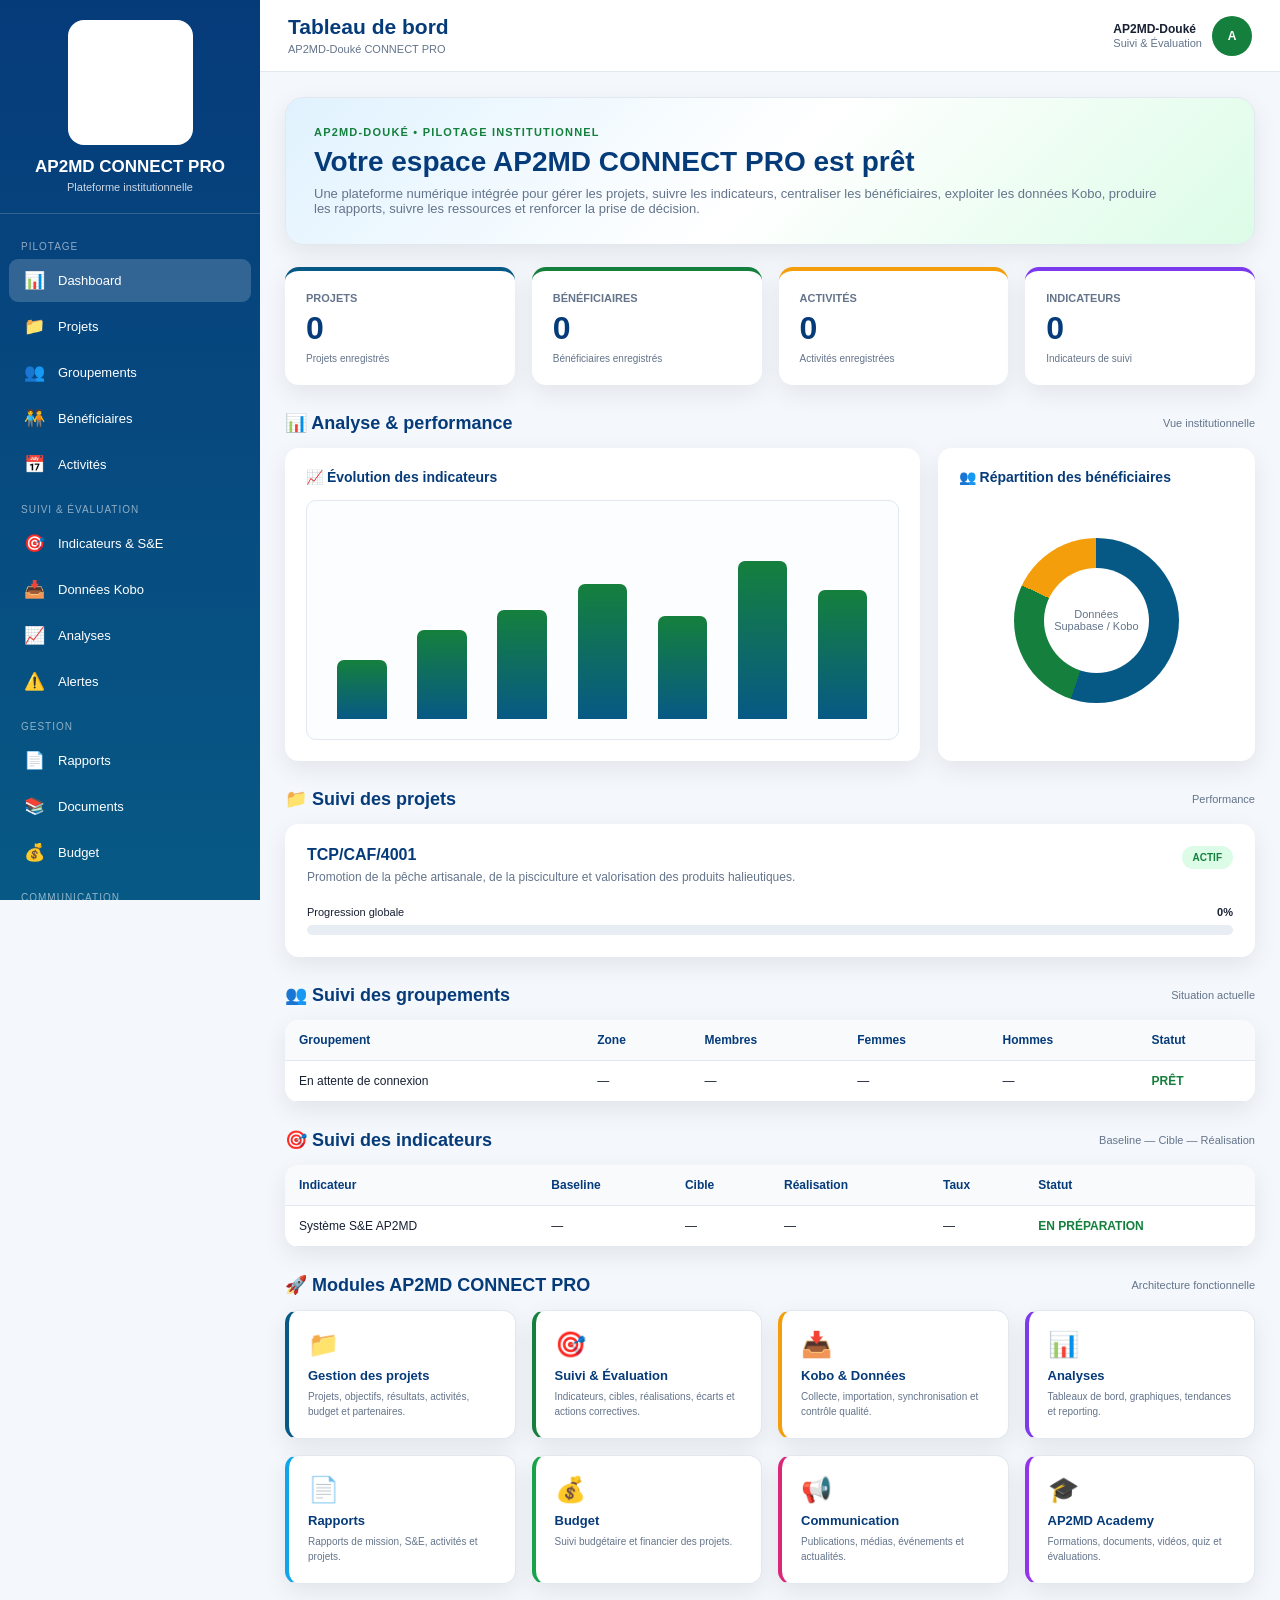
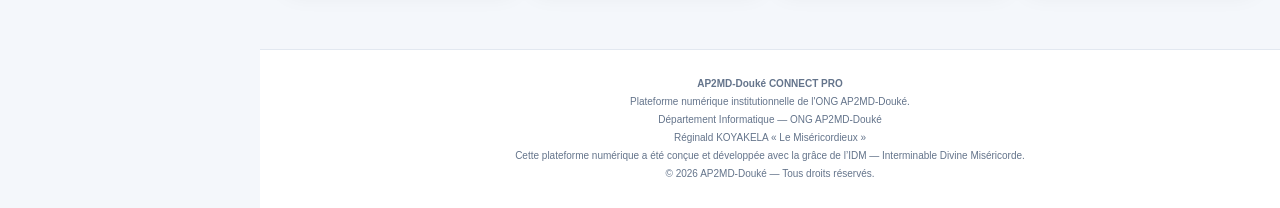
==== commit cdc07434: "Refonte complète de l'interface principale AP2MD CONNECT PRO" ====
--- a/index.html
+++ b/index.html
@@ -4,28 +4,27 @@
 <meta charset="UTF-8">
 <meta name="viewport" content="width=device-width, initial-scale=1.0">
 
-<title>AP2MD CONNECT PRO — Plateforme institutionnelle</title>
+<title>AP2MD CONNECT PRO</title>
 
 <style>
 :root{
     --blue:#075985;
     --blue-dark:#063b7a;
-    --blue-light:#e0f2fe;
+    --blue-soft:#e0f2fe;
     --green:#15803d;
-    --green-light:#dcfce7;
-    --white:#fff;
-    --bg:#f5f8fc;
+    --green-soft:#dcfce7;
+    --white:#ffffff;
+    --bg:#f4f7fb;
     --text:#172033;
     --muted:#64748b;
     --border:#e2e8f0;
-    --shadow:0 10px 30px rgba(15,23,42,.08);
-    --radius:16px;
+    --shadow:0 8px 25px rgba(15,23,42,.08);
 }
 
 *{
+    box-sizing:border-box;
     margin:0;
     padding:0;
-    box-sizing:border-box;
 }
 
 html{
@@ -38,522 +37,620 @@
     color:var(--text);
 }
 
-/* ================= HEADER ================= */
-
-.header{
-    position:sticky;
+button{
+    font:inherit;
+}
+
+a{
+    text-decoration:none;
+    color:inherit;
+}
+
+/* =========================
+   SIDEBAR
+========================= */
+
+.sidebar{
+    position:fixed;
+    left:0;
     top:0;
+    width:260px;
+    height:100vh;
+    background:linear-gradient(180deg,var(--blue-dark),var(--blue));
+    color:white;
+    overflow-y:auto;
     z-index:1000;
+}
+
+.brand{
+    text-align:center;
+    padding:20px 12px;
+    border-bottom:1px solid rgba(255,255,255,.18);
+}
+
+/* LOGO : aucune déformation */
+.logo-box{
+    width:125px;
+    height:125px;
+    margin:0 auto 12px;
+    background:white;
+    border-radius:16px;
+    display:flex;
+    align-items:center;
+    justify-content:center;
+    overflow:hidden;
+    padding:8px;
+}
+
+.logo-box img{
+    width:100%;
+    height:100%;
+    object-fit:contain !important;
+    object-position:center !important;
+    display:block;
+}
+
+.brand h2{
+    font-size:17px;
+    margin-bottom:4px;
+}
+
+.brand p{
+    font-size:11px;
+    opacity:.8;
+}
+
+/* MENU */
+
+.menu{
+    padding:12px 9px 30px;
+}
+
+.menu-title{
+    font-size:10px;
+    text-transform:uppercase;
+    letter-spacing:1px;
+    opacity:.55;
+    padding:15px 12px 7px;
+}
+
+.menu a{
+    display:flex;
+    align-items:center;
+    gap:11px;
+    padding:11px 13px;
+    margin-bottom:3px;
+    border-radius:9px;
+    color:white;
+    font-size:13px;
+    transition:.2s;
+}
+
+.menu a:hover,
+.menu a.active{
+    background:rgba(255,255,255,.18);
+}
+
+.menu-icon{
+    width:25px;
+    text-align:center;
+    font-size:17px;
+}
+
+/* =========================
+   MAIN
+========================= */
+
+.main{
+    margin-left:260px;
+    min-height:100vh;
+}
+
+.topbar{
     height:72px;
-    background:rgba(255,255,255,.97);
+    background:white;
     border-bottom:1px solid var(--border);
-    box-shadow:0 3px 15px rgba(0,0,0,.05);
-}
-
-.header-inner{
-    max-width:1250px;
-    height:100%;
-    margin:auto;
-    padding:0 22px;
     display:flex;
     align-items:center;
     justify-content:space-between;
-}
-
-.brand{
+    padding:0 28px;
+    position:sticky;
+    top:0;
+    z-index:900;
+}
+
+.topbar-left{
     display:flex;
     align-items:center;
-    gap:12px;
-}
-
-.logo-box{
-    width:54px;
-    height:54px;
+    gap:13px;
+}
+
+.topbar h1{
+    color:var(--blue-dark);
+    font-size:21px;
+}
+
+.topbar small{
+    color:var(--muted);
+    font-size:11px;
+}
+
+.profile{
+    display:flex;
+    align-items:center;
+    gap:10px;
+    font-size:12px;
+}
+
+.avatar{
+    width:40px;
+    height:40px;
+    border-radius:50%;
+    background:var(--green);
+    color:white;
     display:flex;
     align-items:center;
     justify-content:center;
-    flex-shrink:0;
-    background:#fff;
-    border-radius:10px;
-    overflow:hidden;
-}
-
-.logo-box img{
-    width:100%;
-    height:100%;
-    display:block;
-    object-fit:contain;
-    object-position:center;
-}
-
-.brand-name{
-    display:flex;
-    flex-direction:column;
-}
-
-.brand-name strong{
-    color:var(--blue);
-    font-size:18px;
-    letter-spacing:.4px;
-}
-
-.brand-name span{
+    font-weight:bold;
+}
+
+.mobile-button{
+    display:none;
+    border:0;
+    background:var(--blue);
+    color:white;
+    width:40px;
+    height:40px;
+    border-radius:8px;
+    cursor:pointer;
+}
+
+/* =========================
+   CONTENT
+========================= */
+
+.content{
+    padding:25px;
+    max-width:1500px;
+    margin:auto;
+}
+
+.welcome{
+    background:linear-gradient(135deg,#e0f2fe,#ffffff,#dcfce7);
+    border:1px solid var(--border);
+    border-radius:18px;
+    padding:28px;
+    margin-bottom:22px;
+    box-shadow:var(--shadow);
+}
+
+.welcome-label{
     color:var(--green);
     font-size:11px;
     font-weight:bold;
-}
-
-.header-actions{
+    text-transform:uppercase;
+    letter-spacing:1.2px;
+    margin-bottom:8px;
+}
+
+.welcome h2{
+    color:var(--blue-dark);
+    font-size:28px;
+    margin-bottom:8px;
+}
+
+.welcome p{
+    color:var(--muted);
+    max-width:850px;
+    font-size:13px;
+}
+
+/* =========================
+   KPI
+========================= */
+
+.kpi-grid{
+    display:grid;
+    grid-template-columns:repeat(4,1fr);
+    gap:17px;
+}
+
+.kpi{
+    background:white;
+    border-radius:14px;
+    padding:21px;
+    box-shadow:var(--shadow);
+    border-top:4px solid var(--blue);
+}
+
+.kpi:nth-child(2){
+    border-top-color:var(--green);
+}
+
+.kpi:nth-child(3){
+    border-top-color:#f59e0b;
+}
+
+.kpi:nth-child(4){
+    border-top-color:#7c3aed;
+}
+
+.kpi-label{
+    color:var(--muted);
+    font-size:11px;
+    font-weight:bold;
+}
+
+.kpi-value{
+    color:var(--blue-dark);
+    font-size:32px;
+    font-weight:bold;
+    margin:6px 0;
+}
+
+.kpi-note{
+    color:var(--muted);
+    font-size:10px;
+}
+
+/* =========================
+   SECTIONS
+========================= */
+
+.section{
+    margin-top:27px;
+}
+
+.section-title{
     display:flex;
+    justify-content:space-between;
     align-items:center;
+    margin-bottom:14px;
+}
+
+.section-title h2{
+    color:var(--blue-dark);
+    font-size:18px;
+}
+
+.section-title span{
+    color:var(--muted);
+    font-size:11px;
+}
+
+/* =========================
+   CARDS
+========================= */
+
+.grid-2{
+    display:grid;
+    grid-template-columns:2fr 1fr;
+    gap:18px;
+}
+
+.card{
+    background:white;
+    border-radius:14px;
+    padding:21px;
+    box-shadow:var(--shadow);
+}
+
+.card h3{
+    color:var(--blue-dark);
+    font-size:14px;
+    margin-bottom:15px;
+}
+
+/* =========================
+   GRAPHIQUES VISUELS
+========================= */
+
+.chart{
+    height:240px;
+    border:1px solid var(--border);
+    border-radius:10px;
+    padding:20px;
+    display:flex;
+    align-items:flex-end;
+    justify-content:space-around;
     gap:10px;
-}
-
-.header-btn{
-    border:1px solid var(--border);
-    background:#fff;
-    color:var(--blue-dark);
-    padding:9px 14px;
-    border-radius:9px;
-    cursor:pointer;
-    font-weight:bold;
-}
-
-/* ================= HERO ================= */
-
-.hero{
-    background:
-        linear-gradient(135deg,#eaf5ff 0%,#fff 50%,#eefbf2 100%);
-    padding:75px 22px;
-    border-bottom:1px solid var(--border);
-}
-
-.hero-inner{
-    max-width:1250px;
-    margin:auto;
-    display:grid;
-    grid-template-columns:1.25fr .75fr;
-    gap:60px;
-    align-items:center;
-}
-
-.hero-label{
-    color:var(--green);
-    text-transform:uppercase;
-    letter-spacing:2px;
-    font-size:12px;
-    font-weight:bold;
-    margin-bottom:15px;
-}
-
-.hero h1{
-    color:var(--blue-dark);
-    font-size:clamp(38px,6vw,70px);
-    line-height:1;
-    margin-bottom:16px;
-}
-
-.hero h2{
-    color:var(--green);
-    font-size:clamp(20px,3vw,30px);
-    margin-bottom:20px;
-}
-
-.hero p{
-    color:var(--muted);
-    max-width:720px;
-    font-size:16px;
-    line-height:1.8;
-}
-
-.hero-buttons{
-    margin-top:28px;
-    display:flex;
-    flex-wrap:wrap;
-    gap:12px;
-}
-
-.btn{
-    display:inline-flex;
-    align-items:center;
-    justify-content:center;
-    padding:13px 21px;
-    border-radius:10px;
-    font-weight:bold;
-    text-decoration:none;
-    cursor:pointer;
-}
-
-.btn-primary{
-    background:var(--blue);
-    color:#fff;
-}
-
-.btn-primary:hover{
-    background:var(--blue-dark);
-}
-
-.btn-secondary{
-    background:#fff;
-    color:var(--blue);
-    border:1px solid #bae6fd;
-}
-
-.hero-card{
-    background:#fff;
-    border:1px solid var(--border);
-    border-radius:25px;
-    padding:32px;
-    text-align:center;
-    box-shadow:var(--shadow);
-}
-
-.hero-logo{
-    width:230px;
-    height:230px;
-    margin:0 auto 20px;
+    background:#fbfdff;
+}
+
+.bar{
+    width:9%;
+    border-radius:7px 7px 0 0;
+    background:linear-gradient(180deg,var(--green),var(--blue));
+    min-height:25px;
+}
+
+.bar:nth-child(1){height:30%}
+.bar:nth-child(2){height:45%}
+.bar:nth-child(3){height:55%}
+.bar:nth-child(4){height:68%}
+.bar:nth-child(5){height:52%}
+.bar:nth-child(6){height:80%}
+.bar:nth-child(7){height:65%}
+
+/* Cercle */
+.donut-area{
+    height:240px;
     display:flex;
     align-items:center;
     justify-content:center;
-    background:#fff;
-    border-radius:18px;
-    overflow:hidden;
-}
-
-.hero-logo img{
-    width:100%;
-    height:100%;
-    object-fit:contain;
-    object-position:center;
-}
-
-.hero-card strong{
-    display:block;
-    color:var(--blue-dark);
-    font-size:19px;
-}
-
-.hero-card span{
-    color:var(--muted);
-    font-size:13px;
-}
-
-/* ================= MAIN ================= */
-
-.container{
-    max-width:1250px;
-    margin:auto;
-    padding:0 22px;
-}
-
-.section{
-    padding:70px 0;
-}
-
-.section.alt{
-    background:#fff;
-}
-
-.section-title{
-    margin-bottom:35px;
-}
-
-.section-label{
-    color:var(--green);
-    text-transform:uppercase;
-    font-size:11px;
-    font-weight:bold;
-    letter-spacing:1.5px;
-    margin-bottom:8px;
-}
-
-.section-title h2{
-    color:var(--blue-dark);
-    font-size:30px;
-    margin-bottom:8px;
-}
-
-.section-title p{
-    color:var(--muted);
-}
-
-/* ================= CARDS ================= */
-
-.cards{
-    display:grid;
-    grid-template-columns:repeat(4,1fr);
-    gap:18px;
-}
-
-.card{
-    background:#fff;
-    border:1px solid var(--border);
-    border-radius:var(--radius);
-    padding:24px;
-    box-shadow:0 7px 22px rgba(15,23,42,.05);
-}
-
-.card:hover{
-    transform:translateY(-3px);
-    transition:.2s;
-    box-shadow:var(--shadow);
-}
-
-.card-icon{
-    width:48px;
-    height:48px;
+}
+
+.donut{
+    width:165px;
+    height:165px;
+    border-radius:50%;
+    background:conic-gradient(
+        var(--blue) 0 55%,
+        var(--green) 55% 82%,
+        #f59e0b 82% 100%
+    );
     display:flex;
     align-items:center;
     justify-content:center;
-    background:var(--blue-light);
-    color:var(--blue);
-    border-radius:12px;
-    font-size:23px;
-    margin-bottom:17px;
-}
-
-.card:nth-child(even) .card-icon{
-    background:var(--green-light);
-    color:var(--green);
-}
-
-.card h3{
-    color:var(--blue-dark);
-    font-size:17px;
-    margin-bottom:8px;
-}
-
-.card p{
+}
+
+.donut-center{
+    width:105px;
+    height:105px;
+    background:white;
+    border-radius:50%;
+    display:flex;
+    align-items:center;
+    justify-content:center;
+    text-align:center;
+    font-size:11px;
     color:var(--muted);
-    font-size:13px;
-    line-height:1.6;
-}
-
-/* ================= PILOTAGE ================= */
-
-.dashboard{
-    display:grid;
-    grid-template-columns:repeat(4,1fr);
-    gap:17px;
-}
-
-.kpi{
-    background:#fff;
+}
+
+/* =========================
+   PROJET
+========================= */
+
+.project-card{
+    background:white;
     border-radius:14px;
     padding:22px;
-    border:1px solid var(--border);
     box-shadow:var(--shadow);
 }
 
-.kpi small{
-    color:var(--muted);
-    font-size:11px;
-    font-weight:bold;
-}
-
-.kpi strong{
-    display:block;
+.project-header{
+    display:flex;
+    justify-content:space-between;
+    gap:15px;
+}
+
+.project-header h3{
     color:var(--blue-dark);
-    font-size:34px;
-    margin:7px 0;
-}
-
-.kpi span{
-    color:var(--muted);
-    font-size:11px;
-}
-
-.kpi.blue{
-    border-top:4px solid var(--blue);
-}
-
-.kpi.green{
-    border-top:4px solid var(--green);
-}
-
-.kpi.orange{
-    border-top:4px solid #f59e0b;
-}
-
-.kpi.purple{
-    border-top:4px solid #7c3aed;
-}
-
-/* ================= FLOW ================= */
-
-.flow{
-    display:grid;
-    grid-template-columns:repeat(4,1fr);
-    gap:15px;
-}
-
-.flow-item{
-    background:#fff;
-    border:1px solid var(--border);
-    padding:25px;
-    border-radius:14px;
-    text-align:center;
-    box-shadow:0 7px 20px rgba(15,23,42,.05);
-}
-
-.flow-item b{
-    display:block;
-    color:var(--blue);
-    margin-bottom:8px;
-}
-
-.flow-item span{
+    font-size:16px;
+    margin-bottom:6px;
+}
+
+.project-header p{
     color:var(--muted);
     font-size:12px;
 }
 
-/* ================= MODULES ================= */
-
-.module-grid{
+.badge{
+    height:max-content;
+    padding:6px 11px;
+    border-radius:20px;
+    background:var(--green-soft);
+    color:var(--green);
+    font-size:10px;
+    font-weight:bold;
+}
+
+.progress-area{
+    margin-top:22px;
+}
+
+.progress-label{
+    display:flex;
+    justify-content:space-between;
+    font-size:11px;
+    margin-bottom:7px;
+}
+
+.progress{
+    height:10px;
+    background:#e8edf3;
+    border-radius:20px;
+    overflow:hidden;
+}
+
+.progress-bar{
+    width:0;
+    height:100%;
+    background:linear-gradient(90deg,var(--blue),var(--green));
+    border-radius:20px;
+}
+
+/* =========================
+   TABLE
+========================= */
+
+.table-card{
+    background:white;
+    border-radius:14px;
+    box-shadow:var(--shadow);
+    overflow-x:auto;
+}
+
+table{
+    width:100%;
+    border-collapse:collapse;
+    min-width:700px;
+}
+
+th,td{
+    padding:13px 14px;
+    border-bottom:1px solid var(--border);
+    text-align:left;
+    font-size:12px;
+}
+
+th{
+    background:#f8fafc;
+    color:var(--blue-dark);
+}
+
+.status{
+    color:var(--green);
+    font-weight:bold;
+}
+
+/* =========================
+   MODULES
+========================= */
+
+.modules{
     display:grid;
     grid-template-columns:repeat(4,1fr);
     gap:16px;
 }
 
 .module{
-    background:#fff;
-    border-radius:14px;
-    padding:22px;
+    background:white;
+    border:1px solid var(--border);
     border-left:4px solid var(--blue);
-    box-shadow:0 7px 20px rgba(15,23,42,.05);
-}
-
-.module:nth-child(2n){
+    border-radius:13px;
+    padding:19px;
+    box-shadow:var(--shadow);
+    transition:.2s;
+}
+
+.module:hover{
+    transform:translateY(-3px);
+}
+
+.module:nth-child(2){
     border-left-color:var(--green);
 }
 
+.module:nth-child(3){
+    border-left-color:#f59e0b;
+}
+
+.module:nth-child(4){
+    border-left-color:#7c3aed;
+}
+
+.module:nth-child(5){
+    border-left-color:#0ea5e9;
+}
+
+.module:nth-child(6){
+    border-left-color:#16a34a;
+}
+
+.module:nth-child(7){
+    border-left-color:#db2777;
+}
+
+.module:nth-child(8){
+    border-left-color:#9333ea;
+}
+
 .module-icon{
-    font-size:27px;
-    margin-bottom:10px;
+    font-size:25px;
+    margin-bottom:9px;
 }
 
 .module h3{
     color:var(--blue-dark);
-    font-size:15px;
-    margin-bottom:7px;
+    font-size:13px;
+    margin-bottom:6px;
 }
 
 .module p{
     color:var(--muted);
-    font-size:12px;
+    font-size:10px;
     line-height:1.5;
 }
 
-/* ================= FOOTER ================= */
-
-.footer{
-    background:#063b7a;
-    color:#dbeafe;
-    padding:45px 22px 25px;
-}
-
-.footer-inner{
-    max-width:1250px;
-    margin:auto;
+/* =========================
+   FOOTER
+========================= */
+
+footer{
+    margin-top:40px;
+    padding:25px;
+    background:white;
+    border-top:1px solid var(--border);
     text-align:center;
-}
-
-.footer strong{
-    color:#fff;
-    font-size:18px;
-}
-
-.footer p{
-    margin-top:8px;
-    font-size:12px;
+    color:var(--muted);
+    font-size:10px;
     line-height:1.8;
 }
 
-.footer-line{
-    margin:25px 0 18px;
-    border-top:1px solid rgba(255,255,255,.18);
-}
-
-/* ================= RESPONSIVE ================= */
-
-@media(max-width:1000px){
-    .hero-inner{
+/* =========================
+   RESPONSIVE
+========================= */
+
+@media(max-width:1100px){
+
+    .kpi-grid,
+    .modules{
+        grid-template-columns:repeat(2,1fr);
+    }
+
+    .grid-2{
         grid-template-columns:1fr;
     }
-
-    .hero-card{
-        max-width:500px;
-        width:100%;
-        margin:auto;
+}
+
+@media(max-width:700px){
+
+    .sidebar{
+        transform:translateX(-100%);
+        transition:.3s;
     }
 
-    .cards,
-    .dashboard,
-    .module-grid{
-        grid-template-columns:repeat(2,1fr);
+    .sidebar.open{
+        transform:translateX(0);
     }
 
-    .flow{
-        grid-template-columns:repeat(2,1fr);
+    .main{
+        margin-left:0;
     }
-}
-
-@media(max-width:650px){
-    .header{
-        height:64px;
+
+    .mobile-button{
+        display:block;
     }
 
-    .logo-box{
-        width:45px;
-        height:45px;
+    .topbar{
+        padding:0 14px;
     }
 
-    .brand-name strong{
-        font-size:14px;
-    }
-
-    .brand-name span{
-        font-size:9px;
-    }
-
-    .header-actions{
+    .profile{
         display:none;
     }
 
-    .hero{
-        padding:55px 18px;
+    .content{
+        padding:14px;
     }
 
-    .hero h1{
-        font-size:42px;
-    }
-
-    .hero-logo{
-        width:180px;
-        height:180px;
-    }
-
-    .container{
-        padding:0 16px;
-    }
-
-    .section{
-        padding:50px 0;
-    }
-
-    .cards,
-    .dashboard,
-    .module-grid,
-    .flow{
+    .kpi-grid,
+    .modules{
         grid-template-columns:1fr;
     }
 
-    .hero-buttons{
+    .welcome h2{
+        font-size:22px;
+    }
+
+    .project-header{
         flex-direction:column;
     }
 
-    .btn{
-        width:100%;
+    .logo-box{
+        width:105px;
+        height:105px;
     }
 }
 </style>
@@ -562,744 +659,621 @@
 <body>
 
 <!-- =====================================================
-     EN-TÊTE
+     SIDEBAR
 ===================================================== -->
 
-<header class="header">
-
-    <div class="header-inner">
-
-        <a href="#accueil" class="brand">
-
-            <div class="logo-box">
-
-                <img
-                    src="assets/logo-ap2md-officiel.png"
-                    alt="Logo officiel AP2MD-Douké"
-                >
-
-            </div>
-
-            <div class="brand-name">
-
-                <strong>AP2MD CONNECT PRO</strong>
-
-                <span>ONG AP2MD-Douké</span>
-
-            </div>
-
-        </a>
-
-        <div class="header-actions">
-
-            <a class="header-btn" href="#organisation">
-                Organisation
-            </a>
-
-            <a class="header-btn" href="#projets">
-                Projets
-            </a>
-
-            <a class="header-btn" href="#modules">
-                Modules
-            </a>
+<aside class="sidebar" id="sidebar">
+
+    <div class="brand">
+
+        <div class="logo-box">
+
+            <img
+                src="assets/logo-ap2md-officiel.png"
+                alt="Logo officiel AP2MD-Douké"
+                onerror="this.style.display='none';"
+            >
 
         </div>
 
+        <h2>AP2MD CONNECT PRO</h2>
+
+        <p>Plateforme institutionnelle</p>
+
     </div>
 
-</header>
+    <nav class="menu">
+
+        <div class="menu-title">Pilotage</div>
+
+        <a href="index.html" class="active">
+            <span class="menu-icon">📊</span>
+            Dashboard
+        </a>
+
+        <a href="#">
+            <span class="menu-icon">📁</span>
+            Projets
+        </a>
+
+        <a href="#">
+            <span class="menu-icon">👥</span>
+            Groupements
+        </a>
+
+        <a href="#">
+            <span class="menu-icon">🧑‍🤝‍🧑</span>
+            Bénéficiaires
+        </a>
+
+        <a href="#">
+            <span class="menu-icon">📅</span>
+            Activités
+        </a>
+
+        <div class="menu-title">Suivi & Évaluation</div>
+
+        <a href="#">
+            <span class="menu-icon">🎯</span>
+            Indicateurs & S&E
+        </a>
+
+        <a href="#">
+            <span class="menu-icon">📥</span>
+            Données Kobo
+        </a>
+
+        <a href="#">
+            <span class="menu-icon">📈</span>
+            Analyses
+        </a>
+
+        <a href="#">
+            <span class="menu-icon">⚠️</span>
+            Alertes
+        </a>
+
+        <div class="menu-title">Gestion</div>
+
+        <a href="#">
+            <span class="menu-icon">📄</span>
+            Rapports
+        </a>
+
+        <a href="#">
+            <span class="menu-icon">📚</span>
+            Documents
+        </a>
+
+        <a href="#">
+            <span class="menu-icon">💰</span>
+            Budget
+        </a>
+
+        <div class="menu-title">Communication</div>
+
+        <a href="#">
+            <span class="menu-icon">📰</span>
+            Publications
+        </a>
+
+        <a href="#">
+            <span class="menu-icon">📸</span>
+            Médias
+        </a>
+
+        <a href="#">
+            <span class="menu-icon">📆</span>
+            Événements
+        </a>
+
+        <div class="menu-title">Formation</div>
+
+        <a href="#">
+            <span class="menu-icon">🎓</span>
+            AP2MD Academy
+        </a>
+
+        <div class="menu-title">Administration</div>
+
+        <a href="#">
+            <span class="menu-icon">⚙️</span>
+            Administration
+        </a>
+
+    </nav>
+
+</aside>
 
 
 <!-- =====================================================
-     HERO
+     MAIN
 ===================================================== -->
 
-<section class="hero" id="accueil">
-
-    <div class="hero-inner">
-
-        <div>
-
-            <div class="hero-label">
-                Plateforme numérique institutionnelle
-            </div>
-
-            <h1>
-                AP2MD<br>CONNECT PRO
-            </h1>
+<main class="main">
+
+    <header class="topbar">
+
+        <div class="topbar-left">
+
+            <button
+                class="mobile-button"
+                onclick="toggleMenu()"
+                aria-label="Ouvrir le menu"
+            >
+                ☰
+            </button>
+
+            <div>
+                <h1>Tableau de bord</h1>
+
+                <small>
+                    AP2MD-Douké CONNECT PRO
+                </small>
+            </div>
+
+        </div>
+
+        <div class="profile">
+
+            <div>
+                <strong>AP2MD-Douké</strong>
+                <br>
+                <small>Suivi & Évaluation</small>
+            </div>
+
+            <div class="avatar">A</div>
+
+        </div>
+
+    </header>
+
+
+    <div class="content">
+
+        <!-- =================================================
+             ACCUEIL
+        ================================================= -->
+
+        <section class="welcome">
+
+            <div class="welcome-label">
+                AP2MD-Douké • Pilotage institutionnel
+            </div>
 
             <h2>
-                Données • Projets • S&E • Décision
+                Votre espace AP2MD CONNECT PRO est prêt
             </h2>
 
             <p>
-                Une plateforme intégrée destinée à centraliser la
-                gestion des projets, le suivi-évaluation,
-                les bénéficiaires, les données Kobo,
-                les documents, les rapports et la communication
-                institutionnelle de l’ONG AP2MD-Douké.
+                Une plateforme numérique intégrée pour gérer les projets,
+                suivre les indicateurs, centraliser les bénéficiaires,
+                exploiter les données Kobo, produire les rapports,
+                suivre les ressources et renforcer la prise de décision.
             </p>
 
-            <div class="hero-buttons">
-
-                <a href="#organisation" class="btn btn-primary">
-                    Découvrir la plateforme
-                </a>
-
-                <a href="#projets" class="btn btn-secondary">
-                    Voir les projets
-                </a>
-
+        </section>
+
+
+        <!-- =================================================
+             KPI
+        ================================================= -->
+
+        <div class="kpi-grid">
+
+            <div class="kpi">
+                <div class="kpi-label">PROJETS</div>
+                <div class="kpi-value">0</div>
+                <div class="kpi-note">Projets enregistrés</div>
+            </div>
+
+            <div class="kpi">
+                <div class="kpi-label">BÉNÉFICIAIRES</div>
+                <div class="kpi-value">0</div>
+                <div class="kpi-note">Bénéficiaires enregistrés</div>
+            </div>
+
+            <div class="kpi">
+                <div class="kpi-label">ACTIVITÉS</div>
+                <div class="kpi-value">0</div>
+                <div class="kpi-note">Activités enregistrées</div>
+            </div>
+
+            <div class="kpi">
+                <div class="kpi-label">INDICATEURS</div>
+                <div class="kpi-value">0</div>
+                <div class="kpi-note">Indicateurs de suivi</div>
             </div>
 
         </div>
 
 
-        <div class="hero-card">
-
-            <div class="hero-logo">
-
-                <img
-                    src="assets/logo-ap2md-officiel.png"
-                    alt="Logo officiel AP2MD-Douké"
-                >
-
-            </div>
-
-            <strong>
-                AP2MD-Douké
-            </strong>
-
-            <span>
-                Association des Pêcheurs, Mareyeurs et Mareyeuses
-                pour le Développement
-            </span>
-
-        </div>
+        <!-- =================================================
+             ANALYSE
+        ================================================= -->
+
+        <section class="section">
+
+            <div class="section-title">
+
+                <h2>📊 Analyse & performance</h2>
+
+                <span>Vue institutionnelle</span>
+
+            </div>
+
+            <div class="grid-2">
+
+                <div class="card">
+
+                    <h3>📈 Évolution des indicateurs</h3>
+
+                    <div class="chart">
+
+                        <div class="bar"></div>
+                        <div class="bar"></div>
+                        <div class="bar"></div>
+                        <div class="bar"></div>
+                        <div class="bar"></div>
+                        <div class="bar"></div>
+                        <div class="bar"></div>
+
+                    </div>
+
+                </div>
+
+                <div class="card">
+
+                    <h3>👥 Répartition des bénéficiaires</h3>
+
+                    <div class="donut-area">
+
+                        <div class="donut">
+
+                            <div class="donut-center">
+                                Données<br>
+                                Supabase / Kobo
+                            </div>
+
+                        </div>
+
+                    </div>
+
+                </div>
+
+            </div>
+
+        </section>
+
+
+        <!-- =================================================
+             PROJET
+        ================================================= -->
+
+        <section class="section">
+
+            <div class="section-title">
+
+                <h2>📁 Suivi des projets</h2>
+
+                <span>Performance</span>
+
+            </div>
+
+            <div class="project-card">
+
+                <div class="project-header">
+
+                    <div>
+
+                        <h3>
+                            TCP/CAF/4001
+                        </h3>
+
+                        <p>
+                            Promotion de la pêche artisanale,
+                            de la pisciculture et valorisation
+                            des produits halieutiques.
+                        </p>
+
+                    </div>
+
+                    <span class="badge">
+                        ACTIF
+                    </span>
+
+                </div>
+
+                <div class="progress-area">
+
+                    <div class="progress-label">
+
+                        <span>Progression globale</span>
+
+                        <strong>0%</strong>
+
+                    </div>
+
+                    <div class="progress">
+
+                        <div class="progress-bar"></div>
+
+                    </div>
+
+                </div>
+
+            </div>
+
+        </section>
+
+
+        <!-- =================================================
+             GROUPEMENTS
+        ================================================= -->
+
+        <section class="section">
+
+            <div class="section-title">
+
+                <h2>👥 Suivi des groupements</h2>
+
+                <span>Situation actuelle</span>
+
+            </div>
+
+            <div class="table-card">
+
+                <table>
+
+                    <thead>
+
+                        <tr>
+                            <th>Groupement</th>
+                            <th>Zone</th>
+                            <th>Membres</th>
+                            <th>Femmes</th>
+                            <th>Hommes</th>
+                            <th>Statut</th>
+                        </tr>
+
+                    </thead>
+
+                    <tbody>
+
+                        <tr>
+
+                            <td>
+                                En attente de connexion
+                            </td>
+
+                            <td>—</td>
+                            <td>—</td>
+                            <td>—</td>
+                            <td>—</td>
+
+                            <td class="status">
+                                PRÊT
+                            </td>
+
+                        </tr>
+
+                    </tbody>
+
+                </table>
+
+            </div>
+
+        </section>
+
+
+        <!-- =================================================
+             INDICATEURS
+        ================================================= -->
+
+        <section class="section">
+
+            <div class="section-title">
+
+                <h2>🎯 Suivi des indicateurs</h2>
+
+                <span>Baseline — Cible — Réalisation</span>
+
+            </div>
+
+            <div class="table-card">
+
+                <table>
+
+                    <thead>
+
+                        <tr>
+                            <th>Indicateur</th>
+                            <th>Baseline</th>
+                            <th>Cible</th>
+                            <th>Réalisation</th>
+                            <th>Taux</th>
+                            <th>Statut</th>
+                        </tr>
+
+                    </thead>
+
+                    <tbody>
+
+                        <tr>
+
+                            <td>
+                                Système S&E AP2MD
+                            </td>
+
+                            <td>—</td>
+                            <td>—</td>
+                            <td>—</td>
+                            <td>—</td>
+
+                            <td class="status">
+                                EN PRÉPARATION
+                            </td>
+
+                        </tr>
+
+                    </tbody>
+
+                </table>
+
+            </div>
+
+        </section>
+
+
+        <!-- =================================================
+             MODULES
+        ================================================= -->
+
+        <section class="section">
+
+            <div class="section-title">
+
+                <h2>🚀 Modules AP2MD CONNECT PRO</h2>
+
+                <span>Architecture fonctionnelle</span>
+
+            </div>
+
+            <div class="modules">
+
+                <div class="module">
+                    <div class="module-icon">📁</div>
+                    <h3>Gestion des projets</h3>
+                    <p>
+                        Projets, objectifs, résultats,
+                        activités, budget et partenaires.
+                    </p>
+                </div>
+
+                <div class="module">
+                    <div class="module-icon">🎯</div>
+                    <h3>Suivi & Évaluation</h3>
+                    <p>
+                        Indicateurs, cibles, réalisations,
+                        écarts et actions correctives.
+                    </p>
+                </div>
+
+                <div class="module">
+                    <div class="module-icon">📥</div>
+                    <h3>Kobo & Données</h3>
+                    <p>
+                        Collecte, importation,
+                        synchronisation et contrôle qualité.
+                    </p>
+                </div>
+
+                <div class="module">
+                    <div class="module-icon">📊</div>
+                    <h3>Analyses</h3>
+                    <p>
+                        Tableaux de bord, graphiques,
+                        tendances et reporting.
+                    </p>
+                </div>
+
+                <div class="module">
+                    <div class="module-icon">📄</div>
+                    <h3>Rapports</h3>
+                    <p>
+                        Rapports de mission,
+                        S&E, activités et projets.
+                    </p>
+                </div>
+
+                <div class="module">
+                    <div class="module-icon">💰</div>
+                    <h3>Budget</h3>
+                    <p>
+                        Suivi budgétaire et financier
+                        des projets.
+                    </p>
+                </div>
+
+                <div class="module">
+                    <div class="module-icon">📢</div>
+                    <h3>Communication</h3>
+                    <p>
+                        Publications, médias,
+                        événements et actualités.
+                    </p>
+                </div>
+
+                <div class="module">
+                    <div class="module-icon">🎓</div>
+                    <h3>AP2MD Academy</h3>
+                    <p>
+                        Formations, documents,
+                        vidéos, quiz et évaluations.
+                    </p>
+                </div>
+
+            </div>
+
+        </section>
 
     </div>
 
-</section>
-
-
-<!-- =====================================================
-     ORGANISATION
-===================================================== -->
-
-<section class="section" id="organisation">
-
-    <div class="container">
-
-        <div class="section-title">
-
-            <div class="section-label">
-                Notre environnement numérique
-            </div>
-
-            <h2>
-                Une organisation connectée à ses données
-            </h2>
-
-            <p>
-                AP2MD CONNECT PRO rassemble les principaux
-                domaines de gestion et de pilotage de l’ONG.
-            </p>
-
-        </div>
-
-
-        <div class="cards">
-
-            <div class="card">
-
-                <div class="card-icon">📁</div>
-
-                <h3>Gestion des projets</h3>
-
-                <p>
-                    Structurer les projets, objectifs,
-                    résultats, activités, indicateurs,
-                    budgets et partenaires.
-                </p>
-
-            </div>
-
-
-            <div class="card">
-
-                <div class="card-icon">🎯</div>
-
-                <h3>Suivi-évaluation</h3>
-
-                <p>
-                    Suivre les indicateurs, les résultats,
-                    les réalisations, les écarts et les
-                    actions correctives.
-                </p>
-
-            </div>
-
-
-            <div class="card">
-
-                <div class="card-icon">👥</div>
-
-                <h3>Bénéficiaires</h3>
-
-                <p>
-                    Centraliser les informations relatives
-                    aux groupements et aux bénéficiaires.
-                </p>
-
-            </div>
-
-
-            <div class="card">
-
-                <div class="card-icon">📊</div>
-
-                <h3>Analyse & décision</h3>
-
-                <p>
-                    Transformer les données disponibles
-                    en informations utiles au pilotage.
-                </p>
-
-            </div>
-
-        </div>
-
-    </div>
-
-</section>
-
-
-<!-- =====================================================
-     PILOTAGE
-===================================================== -->
-
-<section class="section alt" id="pilotage">
-
-    <div class="container">
-
-        <div class="section-title">
-
-            <div class="section-label">
-                Pilotage institutionnel
-            </div>
-
-            <h2>
-                Tableau de bord de pilotage
-            </h2>
-
-            <p>
-                Les indicateurs ci-dessous seront alimentés
-                automatiquement lorsque les bases réelles
-                seront connectées.
-            </p>
-
-        </div>
-
-
-        <div class="dashboard">
-
-            <div class="kpi blue">
-
-                <small>PROJETS</small>
-
-                <strong>0</strong>
-
-                <span>Projets enregistrés</span>
-
-            </div>
-
-
-            <div class="kpi green">
-
-                <small>GROUPEMENTS</small>
-
-                <strong>0</strong>
-
-                <span>Groupements suivis</span>
-
-            </div>
-
-
-            <div class="kpi orange">
-
-                <small>BÉNÉFICIAIRES</small>
-
-                <strong>0</strong>
-
-                <span>Bénéficiaires enregistrés</span>
-
-            </div>
-
-
-            <div class="kpi purple">
-
-                <small>INDICATEURS</small>
-
-                <strong>0</strong>
-
-                <span>Indicateurs de suivi</span>
-
-            </div>
-
-        </div>
-
-    </div>
-
-</section>
-
-
-<!-- =====================================================
-     PROJETS
-===================================================== -->
-
-<section class="section" id="projets">
-
-    <div class="container">
-
-        <div class="section-title">
-
-            <div class="section-label">
-                Gestion intégrée
-            </div>
-
-            <h2>
-                Les projets au cœur de la plateforme
-            </h2>
-
-            <p>
-                Chaque projet pourra être relié à ses résultats,
-                indicateurs, activités, bénéficiaires,
-                données de collecte et rapports.
-            </p>
-
-        </div>
-
-
-        <div class="flow">
-
-            <div class="flow-item">
-
-                <b>01 — PROJETS</b>
-
-                <span>
-                    Objectifs & budget
-                </span>
-
-            </div>
-
-
-            <div class="flow-item">
-
-                <b>02 — RÉSULTATS</b>
-
-                <span>
-                    Résultats attendus
-                </span>
-
-            </div>
-
-
-            <div class="flow-item">
-
-                <b>03 — INDICATEURS</b>
-
-                <span>
-                    Mesure des progrès
-                </span>
-
-            </div>
-
-
-            <div class="flow-item">
-
-                <b>04 — ACTIVITÉS</b>
-
-                <span>
-                    Mise en œuvre
-                </span>
-
-            </div>
-
-        </div>
-
-    </div>
-
-</section>
-
-
-<!-- =====================================================
-     MODULES
-===================================================== -->
-
-<section class="section alt" id="modules">
-
-    <div class="container">
-
-        <div class="section-title">
-
-            <div class="section-label">
-                Architecture fonctionnelle
-            </div>
-
-            <h2>
-                Modules AP2MD CONNECT PRO
-            </h2>
-
-            <p>
-                Une architecture pensée pour accompagner
-                progressivement la transformation numérique
-                de l’ONG.
-            </p>
-
-        </div>
-
-
-        <div class="module-grid">
-
-            <div class="module">
-
-                <div class="module-icon">📁</div>
-
-                <h3>Gestion des projets</h3>
-
-                <p>
-                    Projets, objectifs, résultats,
-                    activités, indicateurs, budget
-                    et partenaires.
-                </p>
-
-            </div>
-
-
-            <div class="module">
-
-                <div class="module-icon">👥</div>
-
-                <h3>Groupements</h3>
-
-                <p>
-                    Organisation, membres, gouvernance,
-                    réunions, caisses et situation
-                    des groupements.
-                </p>
-
-            </div>
-
-
-            <div class="module">
-
-                <div class="module-icon">🧑‍🤝‍🧑</div>
-
-                <h3>Bénéficiaires</h3>
-
-                <p>
-                    Identification, caractéristiques,
-                    participation et suivi des bénéficiaires.
-                </p>
-
-            </div>
-
-
-            <div class="module">
-
-                <div class="module-icon">📅</div>
-
-                <h3>Activités</h3>
-
-                <p>
-                    Planification, réalisation,
-                    participants, zones et statut.
-                </p>
-
-            </div>
-
-
-            <div class="module">
-
-                <div class="module-icon">🎯</div>
-
-                <h3>Indicateurs & S&E</h3>
-
-                <p>
-                    Baseline, cibles, réalisations,
-                    taux, tendances et actions correctives.
-                </p>
-
-            </div>
-
-
-            <div class="module">
-
-                <div class="module-icon">📥</div>
-
-                <h3>Données Kobo</h3>
-
-                <p>
-                    Collecte, importation, synchronisation
-                    et contrôle qualité des données.
-                </p>
-
-            </div>
-
-
-            <div class="module">
-
-                <div class="module-icon">📈</div>
-
-                <h3>Analyses</h3>
-
-                <p>
-                    Tableaux de bord, graphiques,
-                    tendances, classements et synthèses.
-                </p>
-
-            </div>
-
-
-            <div class="module">
-
-                <div class="module-icon">⚠️</div>
-
-                <h3>Alertes</h3>
-
-                <p>
-                    Suivi des écarts, risques,
-                    retards et actions à prendre.
-                </p>
-
-            </div>
-
-
-            <div class="module">
-
-                <div class="module-icon">📄</div>
-
-                <h3>Rapports</h3>
-
-                <p>
-                    Rapports de mission, rapports S&E,
-                    rapports d’activités et projets.
-                </p>
-
-            </div>
-
-
-            <div class="module">
-
-                <div class="module-icon">📚</div>
-
-                <h3>Documents</h3>
-
-                <p>
-                    Centralisation et organisation
-                    de la documentation institutionnelle.
-                </p>
-
-            </div>
-
-
-            <div class="module">
-
-                <div class="module-icon">💰</div>
-
-                <h3>Budget</h3>
-
-                <p>
-                    Suivi budgétaire, dépenses,
-                    écarts et financement des projets.
-                </p>
-
-            </div>
-
-
-            <div class="module">
-
-                <div class="module-icon">🤝</div>
-
-                <h3>Partenaires</h3>
-
-                <p>
-                    Gestion des partenaires,
-                    collaborations et relations institutionnelles.
-                </p>
-
-            </div>
-
-
-            <div class="module">
-
-                <div class="module-icon">📰</div>
-
-                <h3>Publications</h3>
-
-                <p>
-                    Actualités, publications et
-                    communication institutionnelle.
-                </p>
-
-            </div>
-
-
-            <div class="module">
-
-                <div class="module-icon">📸</div>
-
-                <h3>Médias</h3>
-
-                <p>
-                    Photos, vidéos et valorisation
-                    des actions de l’ONG.
-                </p>
-
-            </div>
-
-
-            <div class="module">
-
-                <div class="module-icon">📆</div>
-
-                <h3>Événements</h3>
-
-                <p>
-                    Réunions, conférences,
-                    événements et activités publiques.
-                </p>
-
-            </div>
-
-
-            <div class="module">
-
-                <div class="module-icon">🎓</div>
-
-                <h3>AP2MD Academy</h3>
-
-                <p>
-                    Formations, ressources,
-                    quiz et évaluations.
-                </p>
-
-            </div>
-
-        </div>
-
-    </div>
-
-</section>
-
-
-<!-- =====================================================
-     VISION
-===================================================== -->
-
-<section class="section">
-
-    <div class="container">
-
-        <div class="section-title">
-
-            <div class="section-label">
-                Vision
-            </div>
-
-            <h2>
-                Des données vers les résultats
-            </h2>
-
-            <p>
-                La plateforme est conçue pour permettre une
-                lecture claire des performances et faciliter
-                le pilotage des interventions de l’ONG.
-            </p>
-
-        </div>
-
-
-        <div class="flow">
-
-            <div class="flow-item">
-                <b>DONNÉES</b>
-                <span>Kobo & collecte</span>
-            </div>
-
-            <div class="flow-item">
-                <b>ANALYSE</b>
-                <span>Traitement & qualité</span>
-            </div>
-
-            <div class="flow-item">
-                <b>RÉSULTATS</b>
-                <span>Indicateurs & performance</span>
-            </div>
-
-            <div class="flow-item">
-                <b>DÉCISION</b>
-                <span>Pilotage stratégique</span>
-            </div>
-
-        </div>
-
-    </div>
-
-</section>
-
-
-<!-- =====================================================
-     FOOTER
-===================================================== -->
-
-<footer class="footer">
-
-    <div class="footer-inner">
-
-        <strong>
-            AP2MD-Douké CONNECT PRO
-        </strong>
-
-        <p>
-            Plateforme numérique institutionnelle de
-            l’ONG AP2MD-Douké.
-        </p>
-
-        <p>
-            Département Informatique — ONG AP2MD-Douké
-        </p>
-
-        <p>
-            Développé avec la contribution de
-            Réginald KOYAKELA « Le Miséricordieux »
-        </p>
-
-        <p>
-            Cette plateforme numérique a été conçue et développée
-            avec la grâce de l’IDM — Interminable Divine Miséricorde.
-        </p>
-
-        <div class="footer-line"></div>
-
-        <p>
-            © <span id="year"></span>
-            AP2MD-Douké — Tous droits réservés.
-        </p>
-
-    </div>
-
-</footer>
+
+    <!-- =================================================
+         FOOTER
+    ================================================= -->
+
+    <footer>
+
+        <strong>AP2MD-Douké CONNECT PRO</strong>
+
+        <br>
+
+        Plateforme numérique institutionnelle
+        de l'ONG AP2MD-Douké.
+
+        <br>
+
+        Département Informatique — ONG AP2MD-Douké
+
+        <br>
+
+        Réginald KOYAKELA « Le Miséricordieux »
+
+        <br>
+
+        Cette plateforme numérique a été conçue et développée
+        avec la grâce de l’IDM — Interminable Divine Miséricorde.
+
+        <br>
+
+        © <span id="year"></span>
+        AP2MD-Douké — Tous droits réservés.
+
+    </footer>
+
+</main>
 
 
 <script>
+
+function toggleMenu(){
+
+    document
+        .getElementById("sidebar")
+        .classList
+        .toggle("open");
+
+}
+
 document.getElementById("year").textContent =
     new Date().getFullYear();
 
 console.log(
-    "AP2MD CONNECT PRO — Interface institutionnelle chargée."
+    "AP2MD CONNECT PRO — Interface principale chargée."
 );
+
 </script>
 
 </body>
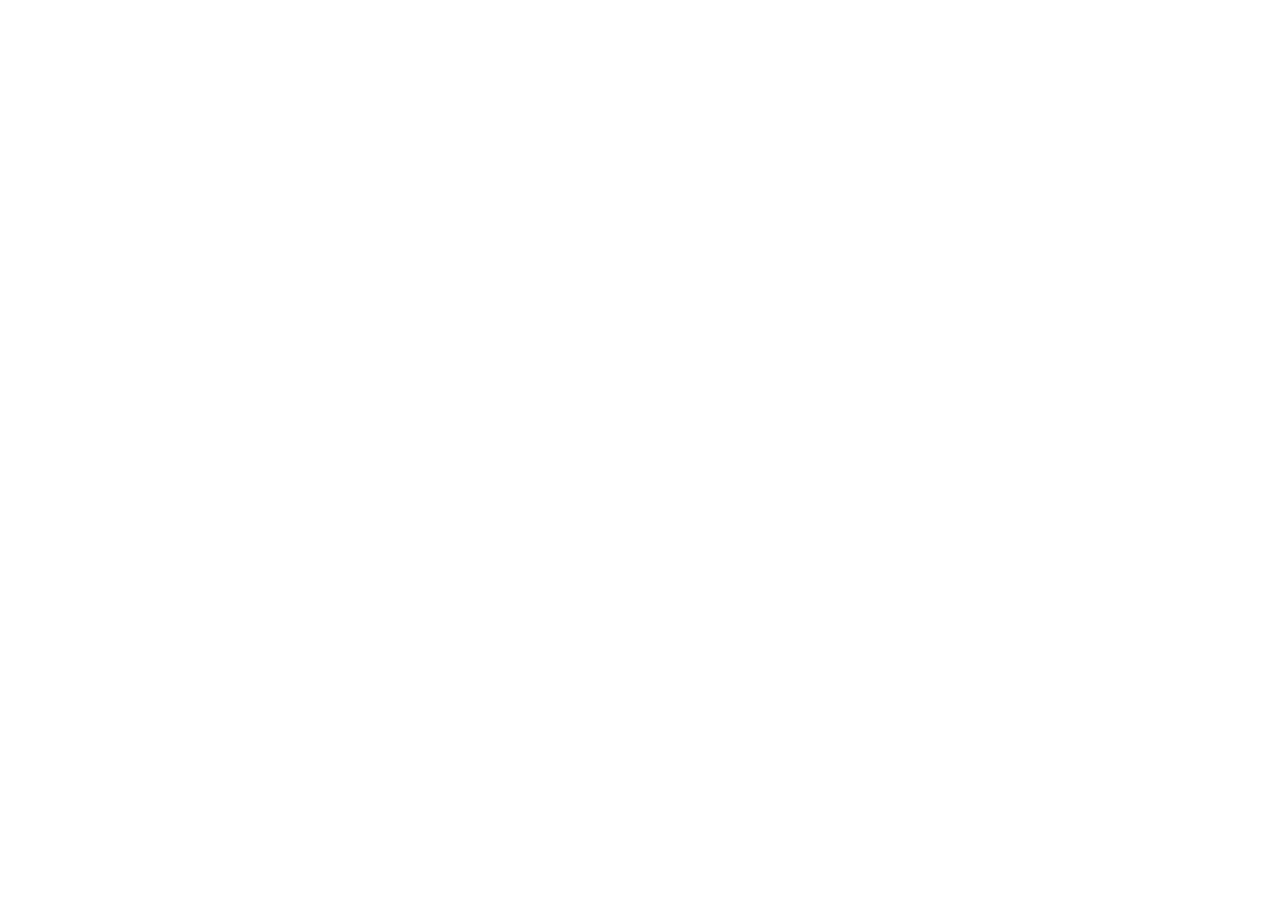
==== commit e884e915: "Create index.html" ====
--- a/index.html
+++ b/index.html
@@ -1,1279 +1,456 @@
 <!DOCTYPE html>
 <html lang="fr">
 <head>
-<meta charset="UTF-8">
-<meta name="viewport" content="width=device-width, initial-scale=1.0">
-
-<title>AP2MD CONNECT PRO</title>
-
-<style>
-:root{
-    --blue:#075985;
-    --blue-dark:#063b7a;
-    --blue-soft:#e0f2fe;
-    --green:#15803d;
-    --green-soft:#dcfce7;
-    --white:#ffffff;
-    --bg:#f4f7fb;
-    --text:#172033;
-    --muted:#64748b;
-    --border:#e2e8f0;
-    --shadow:0 8px 25px rgba(15,23,42,.08);
-}
-
-*{
-    box-sizing:border-box;
-    margin:0;
-    padding:0;
-}
-
-html{
-    scroll-behavior:smooth;
-}
-
-body{
-    font-family:Arial,Helvetica,sans-serif;
-    background:var(--bg);
-    color:var(--text);
-}
-
-button{
-    font:inherit;
-}
-
-a{
-    text-decoration:none;
-    color:inherit;
-}
-
-/* =========================
-   SIDEBAR
-========================= */
-
-.sidebar{
-    position:fixed;
-    left:0;
-    top:0;
-    width:260px;
-    height:100vh;
-    background:linear-gradient(180deg,var(--blue-dark),var(--blue));
-    color:white;
-    overflow-y:auto;
-    z-index:1000;
-}
-
-.brand{
-    text-align:center;
-    padding:20px 12px;
-    border-bottom:1px solid rgba(255,255,255,.18);
-}
-
-/* LOGO : aucune déformation */
-.logo-box{
-    width:125px;
-    height:125px;
-    margin:0 auto 12px;
-    background:white;
-    border-radius:16px;
-    display:flex;
-    align-items:center;
-    justify-content:center;
-    overflow:hidden;
-    padding:8px;
-}
-
-.logo-box img{
-    width:100%;
-    height:100%;
-    object-fit:contain !important;
-    object-position:center !important;
-    display:block;
-}
-
-.brand h2{
-    font-size:17px;
-    margin-bottom:4px;
-}
-
-.brand p{
-    font-size:11px;
-    opacity:.8;
-}
-
-/* MENU */
-
-.menu{
-    padding:12px 9px 30px;
-}
-
-.menu-title{
-    font-size:10px;
-    text-transform:uppercase;
-    letter-spacing:1px;
-    opacity:.55;
-    padding:15px 12px 7px;
-}
-
-.menu a{
-    display:flex;
-    align-items:center;
-    gap:11px;
-    padding:11px 13px;
-    margin-bottom:3px;
-    border-radius:9px;
-    color:white;
-    font-size:13px;
-    transition:.2s;
-}
-
-.menu a:hover,
-.menu a.active{
-    background:rgba(255,255,255,.18);
-}
-
-.menu-icon{
-    width:25px;
-    text-align:center;
-    font-size:17px;
-}
-
-/* =========================
-   MAIN
-========================= */
-
-.main{
-    margin-left:260px;
-    min-height:100vh;
-}
-
-.topbar{
-    height:72px;
-    background:white;
-    border-bottom:1px solid var(--border);
-    display:flex;
-    align-items:center;
-    justify-content:space-between;
-    padding:0 28px;
-    position:sticky;
-    top:0;
-    z-index:900;
-}
-
-.topbar-left{
-    display:flex;
-    align-items:center;
-    gap:13px;
-}
-
-.topbar h1{
-    color:var(--blue-dark);
-    font-size:21px;
-}
-
-.topbar small{
-    color:var(--muted);
-    font-size:11px;
-}
-
-.profile{
-    display:flex;
-    align-items:center;
-    gap:10px;
-    font-size:12px;
-}
-
-.avatar{
-    width:40px;
-    height:40px;
-    border-radius:50%;
-    background:var(--green);
-    color:white;
-    display:flex;
-    align-items:center;
-    justify-content:center;
-    font-weight:bold;
-}
-
-.mobile-button{
-    display:none;
-    border:0;
-    background:var(--blue);
-    color:white;
-    width:40px;
-    height:40px;
-    border-radius:8px;
-    cursor:pointer;
-}
-
-/* =========================
-   CONTENT
-========================= */
-
-.content{
-    padding:25px;
-    max-width:1500px;
-    margin:auto;
-}
-
-.welcome{
-    background:linear-gradient(135deg,#e0f2fe,#ffffff,#dcfce7);
-    border:1px solid var(--border);
-    border-radius:18px;
-    padding:28px;
-    margin-bottom:22px;
-    box-shadow:var(--shadow);
-}
-
-.welcome-label{
-    color:var(--green);
-    font-size:11px;
-    font-weight:bold;
-    text-transform:uppercase;
-    letter-spacing:1.2px;
-    margin-bottom:8px;
-}
-
-.welcome h2{
-    color:var(--blue-dark);
-    font-size:28px;
-    margin-bottom:8px;
-}
-
-.welcome p{
-    color:var(--muted);
-    max-width:850px;
-    font-size:13px;
-}
-
-/* =========================
-   KPI
-========================= */
-
-.kpi-grid{
-    display:grid;
-    grid-template-columns:repeat(4,1fr);
-    gap:17px;
-}
-
-.kpi{
-    background:white;
-    border-radius:14px;
-    padding:21px;
-    box-shadow:var(--shadow);
-    border-top:4px solid var(--blue);
-}
-
-.kpi:nth-child(2){
-    border-top-color:var(--green);
-}
-
-.kpi:nth-child(3){
-    border-top-color:#f59e0b;
-}
-
-.kpi:nth-child(4){
-    border-top-color:#7c3aed;
-}
-
-.kpi-label{
-    color:var(--muted);
-    font-size:11px;
-    font-weight:bold;
-}
-
-.kpi-value{
-    color:var(--blue-dark);
-    font-size:32px;
-    font-weight:bold;
-    margin:6px 0;
-}
-
-.kpi-note{
-    color:var(--muted);
-    font-size:10px;
-}
-
-/* =========================
-   SECTIONS
-========================= */
-
-.section{
-    margin-top:27px;
-}
-
-.section-title{
-    display:flex;
-    justify-content:space-between;
-    align-items:center;
-    margin-bottom:14px;
-}
-
-.section-title h2{
-    color:var(--blue-dark);
-    font-size:18px;
-}
-
-.section-title span{
-    color:var(--muted);
-    font-size:11px;
-}
-
-/* =========================
-   CARDS
-========================= */
-
-.grid-2{
-    display:grid;
-    grid-template-columns:2fr 1fr;
-    gap:18px;
-}
-
-.card{
-    background:white;
-    border-radius:14px;
-    padding:21px;
-    box-shadow:var(--shadow);
-}
-
-.card h3{
-    color:var(--blue-dark);
-    font-size:14px;
-    margin-bottom:15px;
-}
-
-/* =========================
-   GRAPHIQUES VISUELS
-========================= */
-
-.chart{
-    height:240px;
-    border:1px solid var(--border);
-    border-radius:10px;
-    padding:20px;
-    display:flex;
-    align-items:flex-end;
-    justify-content:space-around;
-    gap:10px;
-    background:#fbfdff;
-}
-
-.bar{
-    width:9%;
-    border-radius:7px 7px 0 0;
-    background:linear-gradient(180deg,var(--green),var(--blue));
-    min-height:25px;
-}
-
-.bar:nth-child(1){height:30%}
-.bar:nth-child(2){height:45%}
-.bar:nth-child(3){height:55%}
-.bar:nth-child(4){height:68%}
-.bar:nth-child(5){height:52%}
-.bar:nth-child(6){height:80%}
-.bar:nth-child(7){height:65%}
-
-/* Cercle */
-.donut-area{
-    height:240px;
-    display:flex;
-    align-items:center;
-    justify-content:center;
-}
-
-.donut{
-    width:165px;
-    height:165px;
-    border-radius:50%;
-    background:conic-gradient(
-        var(--blue) 0 55%,
-        var(--green) 55% 82%,
-        #f59e0b 82% 100%
-    );
-    display:flex;
-    align-items:center;
-    justify-content:center;
-}
-
-.donut-center{
-    width:105px;
-    height:105px;
-    background:white;
-    border-radius:50%;
-    display:flex;
-    align-items:center;
-    justify-content:center;
-    text-align:center;
-    font-size:11px;
-    color:var(--muted);
-}
-
-/* =========================
-   PROJET
-========================= */
-
-.project-card{
-    background:white;
-    border-radius:14px;
-    padding:22px;
-    box-shadow:var(--shadow);
-}
-
-.project-header{
-    display:flex;
-    justify-content:space-between;
-    gap:15px;
-}
-
-.project-header h3{
-    color:var(--blue-dark);
-    font-size:16px;
-    margin-bottom:6px;
-}
-
-.project-header p{
-    color:var(--muted);
-    font-size:12px;
-}
-
-.badge{
-    height:max-content;
-    padding:6px 11px;
-    border-radius:20px;
-    background:var(--green-soft);
-    color:var(--green);
-    font-size:10px;
-    font-weight:bold;
-}
-
-.progress-area{
-    margin-top:22px;
-}
-
-.progress-label{
-    display:flex;
-    justify-content:space-between;
-    font-size:11px;
-    margin-bottom:7px;
-}
-
-.progress{
-    height:10px;
-    background:#e8edf3;
-    border-radius:20px;
-    overflow:hidden;
-}
-
-.progress-bar{
-    width:0;
-    height:100%;
-    background:linear-gradient(90deg,var(--blue),var(--green));
-    border-radius:20px;
-}
-
-/* =========================
-   TABLE
-========================= */
-
-.table-card{
-    background:white;
-    border-radius:14px;
-    box-shadow:var(--shadow);
-    overflow-x:auto;
-}
-
-table{
-    width:100%;
-    border-collapse:collapse;
-    min-width:700px;
-}
-
-th,td{
-    padding:13px 14px;
-    border-bottom:1px solid var(--border);
-    text-align:left;
-    font-size:12px;
-}
-
-th{
-    background:#f8fafc;
-    color:var(--blue-dark);
-}
-
-.status{
-    color:var(--green);
-    font-weight:bold;
-}
-
-/* =========================
-   MODULES
-========================= */
-
-.modules{
-    display:grid;
-    grid-template-columns:repeat(4,1fr);
-    gap:16px;
-}
-
-.module{
-    background:white;
-    border:1px solid var(--border);
-    border-left:4px solid var(--blue);
-    border-radius:13px;
-    padding:19px;
-    box-shadow:var(--shadow);
-    transition:.2s;
-}
-
-.module:hover{
-    transform:translateY(-3px);
-}
-
-.module:nth-child(2){
-    border-left-color:var(--green);
-}
-
-.module:nth-child(3){
-    border-left-color:#f59e0b;
-}
-
-.module:nth-child(4){
-    border-left-color:#7c3aed;
-}
-
-.module:nth-child(5){
-    border-left-color:#0ea5e9;
-}
-
-.module:nth-child(6){
-    border-left-color:#16a34a;
-}
-
-.module:nth-child(7){
-    border-left-color:#db2777;
-}
-
-.module:nth-child(8){
-    border-left-color:#9333ea;
-}
-
-.module-icon{
-    font-size:25px;
-    margin-bottom:9px;
-}
-
-.module h3{
-    color:var(--blue-dark);
-    font-size:13px;
-    margin-bottom:6px;
-}
-
-.module p{
-    color:var(--muted);
-    font-size:10px;
-    line-height:1.5;
-}
-
-/* =========================
-   FOOTER
-========================= */
-
-footer{
-    margin-top:40px;
-    padding:25px;
-    background:white;
-    border-top:1px solid var(--border);
-    text-align:center;
-    color:var(--muted);
-    font-size:10px;
-    line-height:1.8;
-}
-
-/* =========================
-   RESPONSIVE
-========================= */
-
-@media(max-width:1100px){
-
-    .kpi-grid,
-    .modules{
-        grid-template-columns:repeat(2,1fr);
-    }
-
-    .grid-2{
-        grid-template-columns:1fr;
-    }
-}
-
-@media(max-width:700px){
-
-    .sidebar{
-        transform:translateX(-100%);
-        transition:.3s;
-    }
-
-    .sidebar.open{
-        transform:translateX(0);
-    }
-
-    .main{
-        margin-left:0;
-    }
-
-    .mobile-button{
-        display:block;
-    }
-
-    .topbar{
-        padding:0 14px;
-    }
-
-    .profile{
-        display:none;
-    }
-
-    .content{
-        padding:14px;
-    }
-
-    .kpi-grid,
-    .modules{
-        grid-template-columns:1fr;
-    }
-
-    .welcome h2{
-        font-size:22px;
-    }
-
-    .project-header{
-        flex-direction:column;
-    }
-
-    .logo-box{
-        width:105px;
-        height:105px;
-    }
-}
-</style>
+    <meta charset="UTF-8">
+    <meta name="viewport" content="width=device-width, initial-scale=1.0">
+
+    <title>AP2MD CONNECT PRO</title>
+
+    <style
+        :root {
+            --blue: #0b5ed7;
+            --green: #198754;
+            --white: #ffffff;
+            --bg: #f4f7fb;
+            --text: #1f2937;
+            --muted: #6b7280;
+            --border: #e5e7eb;
+            --shadow: 0 8px 25px rgba(0,0,0,0.08);
+        }
+
+        * {
+            box-sizing: border-box;
+            margin: 0;
+            padding: 0;
+        }
+
+        body {
+            font-family: Arial, Helvetica, sans-serif;
+            background: var(--bg);
+            color: var(--text);
+        }
+
+        .layout {
+            display: flex;
+            min-height: 100vh;
+        }
+
+        /* SIDEBAR */
+        .sidebar {
+            width: 260px;
+            background: linear-gradient(180deg, var(--blue), var(--green));
+            color: white;
+            padding: 25px 18px;
+            position: fixed;
+            top: 0;
+            left: 0;
+            bottom: 0;
+        }
+
+        .logo-box {
+            width: 125px;
+            height: 125px;
+            margin: 0 auto 15px;
+            background: white;
+            border-radius: 16px;
+            display: flex;
+            align-items: center;
+            justify-content: center;
+            overflow: hidden;
+            padding: 8px;
+        }
+
+        .logo-box img {
+            width: 100%;
+            height: 100%;
+            object-fit: contain;
+            object-position: center;
+            display: block;
+        }
+
+        .brand {
+            text-align: center;
+            margin-bottom: 30px;
+        }
+
+        .brand h2 {
+            font-size: 18px;
+            margin-bottom: 5px;
+        }
+
+        .brand p {
+            font-size: 12px;
+            opacity: 0.9;
+        }
+
+        .menu {
+            display: flex;
+            flex-direction: column;
+            gap: 8px;
+        }
+
+        .menu a {
+            color: white;
+            text-decoration: none;
+            padding: 12px 14px;
+            border-radius: 8px;
+            font-size: 14px;
+            display: block;
+        }
+
+        .menu a:hover,
+        .menu a.active {
+            background: rgba(255,255,255,0.18);
+        }
+
+        /* CONTENU */
+        .main {
+            margin-left: 260px;
+            width: calc(100% - 260px);
+            padding: 25px;
+        }
+
+        .topbar {
+            background: white;
+            padding: 20px;
+            border-radius: 15px;
+            box-shadow: var(--shadow);
+            margin-bottom: 25px;
+        }
+
+        .topbar h1 {
+            color: var(--blue);
+            margin-bottom: 7px;
+        }
+
+        .topbar p {
+            color: var(--muted);
+        }
+
+        /* KPI */
+        .kpi-grid {
+            display: grid;
+            grid-template-columns: repeat(4, 1fr);
+            gap: 18px;
+            margin-bottom: 25px;
+        }
+
+        .kpi {
+            background: white;
+            padding: 22px;
+            border-radius: 15px;
+            box-shadow: var(--shadow);
+            border-left: 5px solid var(--blue);
+        }
+
+        .kpi:nth-child(2) {
+            border-left-color: var(--green);
+        }
+
+        .kpi:nth-child(3) {
+            border-left-color: #f59e0b;
+        }
+
+        .kpi:nth-child(4) {
+            border-left-color: #7c3aed;
+        }
+
+        .kpi h3 {
+            color: var(--muted);
+            font-size: 14px;
+            margin-bottom: 12px;
+        }
+
+        .kpi strong {
+            font-size: 30px;
+            color: var(--text);
+        }
+
+        /* CARTES */
+        .grid {
+            display: grid;
+            grid-template-columns: 2fr 1fr;
+            gap: 20px;
+        }
+
+        .card {
+            background: white;
+            border-radius: 15px;
+            padding: 22px;
+            box-shadow: var(--shadow);
+            margin-bottom: 20px;
+        }
+
+        .card h2 {
+            color: var(--blue);
+            font-size: 19px;
+            margin-bottom: 15px;
+        }
+
+        .project {
+            border: 1px solid var(--border);
+            padding: 18px;
+            border-radius: 12px;
+        }
+
+        .project h3 {
+            margin-bottom: 8px;
+        }
+
+        .project p {
+            color: var(--muted);
+            line-height: 1.6;
+        }
+
+        /* MODULES */
+        .modules {
+            display: grid;
+            grid-template-columns: repeat(2, 1fr);
+            gap: 12px;
+        }
+
+        .module {
+            padding: 15px;
+            border: 1px solid var(--border);
+            border-radius: 10px;
+            background: #fafafa;
+        }
+
+        .module strong {
+            display: block;
+            margin-bottom: 5px;
+            color: var(--blue);
+        }
+
+        .module span {
+            font-size: 12px;
+            color: var(--muted);
+        }
+
+        /* FOOTER */
+        footer {
+            margin-top: 25px;
+            padding: 20px;
+            text-align: center;
+            color: var(--muted);
+            font-size: 13px;
+        }
+
+        /* MOBILE */
+        @media (max-width: 900px) {
+            .sidebar {
+                width: 220px;
+            }
+
+            .main {
+                margin-left: 220px;
+                width: calc(100% - 220px);
+            }
+
+            .kpi-grid {
+                grid-template-columns: repeat(2, 1fr);
+            }
+
+            .grid {
+                grid-template-columns: 1fr;
+            }
+        }
+
+        @media (max-width: 650px) {
+            .sidebar {
+                position: relative;
+                width: 100%;
+                min-height: auto;
+            }
+
+            .layout {
+                display: block;
+            }
+
+            .main {
+                margin-left: 0;
+                width: 100%;
+                padding: 15px;
+            }
+
+            .kpi-grid {
+                grid-template-columns: 1fr;
+            }
+
+            .modules {
+                grid-template-columns: 1fr;
+            }
+        }
+    </style>
 </head>
 
 <body>
 
-<!-- =====================================================
-     SIDEBAR
-===================================================== -->
-
-<aside class="sidebar" id="sidebar">
-
-    <div class="brand">
+<div class="layout">
+
+    <!-- SIDEBAR -->
+    <aside class="sidebar">
 
         <div class="logo-box">
-
             <img
-                src="assets/logo-ap2md-officiel.png"
+                src="./assets/logo-ap2md-officiel-2.png"
                 alt="Logo officiel AP2MD-Douké"
-                onerror="this.style.display='none';"
             >
-
         </div>
 
-        <h2>AP2MD CONNECT PRO</h2>
-
-        <p>Plateforme institutionnelle</p>
-
-    </div>
-
-    <nav class="menu">
-
-        <div class="menu-title">Pilotage</div>
-
-        <a href="index.html" class="active">
-            <span class="menu-icon">📊</span>
-            Dashboard
-        </a>
-
-        <a href="#">
-            <span class="menu-icon">📁</span>
-            Projets
-        </a>
-
-        <a href="#">
-            <span class="menu-icon">👥</span>
-            Groupements
-        </a>
-
-        <a href="#">
-            <span class="menu-icon">🧑‍🤝‍🧑</span>
-            Bénéficiaires
-        </a>
-
-        <a href="#">
-            <span class="menu-icon">📅</span>
-            Activités
-        </a>
-
-        <div class="menu-title">Suivi & Évaluation</div>
-
-        <a href="#">
-            <span class="menu-icon">🎯</span>
-            Indicateurs & S&E
-        </a>
-
-        <a href="#">
-            <span class="menu-icon">📥</span>
-            Données Kobo
-        </a>
-
-        <a href="#">
-            <span class="menu-icon">📈</span>
-            Analyses
-        </a>
-
-        <a href="#">
-            <span class="menu-icon">⚠️</span>
-            Alertes
-        </a>
-
-        <div class="menu-title">Gestion</div>
-
-        <a href="#">
-            <span class="menu-icon">📄</span>
-            Rapports
-        </a>
-
-        <a href="#">
-            <span class="menu-icon">📚</span>
-            Documents
-        </a>
-
-        <a href="#">
-            <span class="menu-icon">💰</span>
-            Budget
-        </a>
-
-        <div class="menu-title">Communication</div>
-
-        <a href="#">
-            <span class="menu-icon">📰</span>
-            Publications
-        </a>
-
-        <a href="#">
-            <span class="menu-icon">📸</span>
-            Médias
-        </a>
-
-        <a href="#">
-            <span class="menu-icon">📆</span>
-            Événements
-        </a>
-
-        <div class="menu-title">Formation</div>
-
-        <a href="#">
-            <span class="menu-icon">🎓</span>
-            AP2MD Academy
-        </a>
-
-        <div class="menu-title">Administration</div>
-
-        <a href="#">
-            <span class="menu-icon">⚙️</span>
-            Administration
-        </a>
-
-    </nav>
-
-</aside>
-
-
-<!-- =====================================================
-     MAIN
-===================================================== -->
-
-<main class="main">
-
-    <header class="topbar">
-
-        <div class="topbar-left">
-
-            <button
-                class="mobile-button"
-                onclick="toggleMenu()"
-                aria-label="Ouvrir le menu"
-            >
-                ☰
-            </button>
+        <div class="brand">
+            <h2>AP2MD CONNECT PRO</h2>
+            <p>Plateforme institutionnelle</p>
+        </div>
+
+        <nav class="menu">
+            <a href="#" class="active">🏠 Tableau de bord</a>
+            <a href="#">📁 Projets</a>
+            <a href="#">👥 Groupements</a>
+            <a href="#">👤 Bénéficiaires</a>
+            <a href="#">📋 Activités</a>
+            <a href="#">📊 Indicateurs</a>
+            <a href="#">📥 Données Kobo</a>
+            <a href="#">📰 Publications</a>
+            <a href="#">🎥 Médias</a>
+            <a href="#">📚 Formations</a>
+            <a href="#">📄 Rapports</a>
+            <a href="#">⚙️ Administration</a>
+        </nav>
+
+    </aside>
+
+    <!-- CONTENU PRINCIPAL -->
+    <main class="main">
+
+        <section class="topbar">
+            <h1>Tableau de bord AP2MD</h1>
+            <p>
+                Votre espace AP2MD CONNECT PRO est prêt.
+            </p>
+        </section>
+
+        <!-- INDICATEURS -->
+        <section class="kpi-grid">
+
+            <div class="kpi">
+                <h3>Projets</h3>
+                <strong>0</strong>
+            </div>
+
+            <div class="kpi">
+                <h3>Groupements</h3>
+                <strong>0</strong>
+            </div>
+
+            <div class="kpi">
+                <h3>Bénéficiaires</h3>
+                <strong>0</strong>
+            </div>
+
+            <div class="kpi">
+                <h3>Activités</h3>
+                <strong>0</strong>
+            </div>
+
+        </section>
+
+        <section class="grid">
 
             <div>
-                <h1>Tableau de bord</h1>
-
-                <small>
-                    AP2MD-Douké CONNECT PRO
-                </small>
-            </div>
-
-        </div>
-
-        <div class="profile">
-
-            <div>
-                <strong>AP2MD-Douké</strong>
-                <br>
-                <small>Suivi & Évaluation</small>
-            </div>
-
-            <div class="avatar">A</div>
-
-        </div>
-
-    </header>
-
-
-    <div class="content">
-
-        <!-- =================================================
-             ACCUEIL
-        ================================================= -->
-
-        <section class="welcome">
-
-            <div class="welcome-label">
-                AP2MD-Douké • Pilotage institutionnel
-            </div>
-
-            <h2>
-                Votre espace AP2MD CONNECT PRO est prêt
-            </h2>
-
-            <p>
-                Une plateforme numérique intégrée pour gérer les projets,
-                suivre les indicateurs, centraliser les bénéficiaires,
-                exploiter les données Kobo, produire les rapports,
-                suivre les ressources et renforcer la prise de décision.
-            </p>
-
-        </section>
-
-
-        <!-- =================================================
-             KPI
-        ================================================= -->
-
-        <div class="kpi-grid">
-
-            <div class="kpi">
-                <div class="kpi-label">PROJETS</div>
-                <div class="kpi-value">0</div>
-                <div class="kpi-note">Projets enregistrés</div>
-            </div>
-
-            <div class="kpi">
-                <div class="kpi-label">BÉNÉFICIAIRES</div>
-                <div class="kpi-value">0</div>
-                <div class="kpi-note">Bénéficiaires enregistrés</div>
-            </div>
-
-            <div class="kpi">
-                <div class="kpi-label">ACTIVITÉS</div>
-                <div class="kpi-value">0</div>
-                <div class="kpi-note">Activités enregistrées</div>
-            </div>
-
-            <div class="kpi">
-                <div class="kpi-label">INDICATEURS</div>
-                <div class="kpi-value">0</div>
-                <div class="kpi-note">Indicateurs de suivi</div>
-            </div>
-
-        </div>
-
-
-        <!-- =================================================
-             ANALYSE
-        ================================================= -->
-
-        <section class="section">
-
-            <div class="section-title">
-
-                <h2>📊 Analyse & performance</h2>
-
-                <span>Vue institutionnelle</span>
-
-            </div>
-
-            <div class="grid-2">
 
                 <div class="card">
-
-                    <h3>📈 Évolution des indicateurs</h3>
-
-                    <div class="chart">
-
-                        <div class="bar"></div>
-                        <div class="bar"></div>
-                        <div class="bar"></div>
-                        <div class="bar"></div>
-                        <div class="bar"></div>
-                        <div class="bar"></div>
-                        <div class="bar"></div>
-
-                    </div>
-
-                </div>
-
-                <div class="card">
-
-                    <h3>👥 Répartition des bénéficiaires</h3>
-
-                    <div class="donut-area">
-
-                        <div class="donut">
-
-                            <div class="donut-center">
-                                Données<br>
-                                Supabase / Kobo
-                            </div>
-
-                        </div>
-
-                    </div>
-
-                </div>
-
-            </div>
-
-        </section>
-
-
-        <!-- =================================================
-             PROJET
-        ================================================= -->
-
-        <section class="section">
-
-            <div class="section-title">
-
-                <h2>📁 Suivi des projets</h2>
-
-                <span>Performance</span>
-
-            </div>
-
-            <div class="project-card">
-
-                <div class="project-header">
-
-                    <div>
-
-                        <h3>
-                            TCP/CAF/4001
-                        </h3>
+                    <h2>Projet principal</h2>
+
+                    <div class="project">
+                        <h3>TCP/CAF/4001</h3>
 
                         <p>
                             Promotion de la pêche artisanale,
                             de la pisciculture et valorisation
                             des produits halieutiques.
                         </p>
-
                     </div>
-
-                    <span class="badge">
-                        ACTIF
-                    </span>
-
                 </div>
 
-                <div class="progress-area">
-
-                    <div class="progress-label">
-
-                        <span>Progression globale</span>
-
-                        <strong>0%</strong>
-
+                <div class="card">
+                    <h2>Suivi des indicateurs</h2>
+
+                    <div class="project">
+                        <p>
+                            Les données réelles seront intégrées
+                            progressivement dans la plateforme
+                            à partir de Supabase et KoboToolbox.
+                        </p>
                     </div>
-
-                    <div class="progress">
-
-                        <div class="progress-bar"></div>
+                </div>
+
+            </div>
+
+            <div>
+
+                <div class="card">
+                    <h2>Modules</h2>
+
+                    <div class="modules">
+
+                        <div class="module">
+                            <strong>Projets</strong>
+                            <span>Gestion des projets</span>
+                        </div>
+
+                        <div class="module">
+                            <strong>Groupements</strong>
+                            <span>Suivi organisationnel</span>
+                        </div>
+
+                        <div class="module">
+                            <strong>Indicateurs</strong>
+                            <span>Suivi-évaluation</span>
+                        </div>
+
+                        <div class="module">
+                            <strong>Kobo</strong>
+                            <span>Données de collecte</span>
+                        </div>
+
+                        <div class="module">
+                            <strong>Rapports</strong>
+                            <span>Rapports de projets</span>
+                        </div>
+
+                        <div class="module">
+                            <strong>Formations</strong>
+                            <span>AP2MD Academy</span>
+                        </div>
 
                     </div>
-
                 </div>
 
             </div>
 
         </section>
 
-
-        <!-- =================================================
-             GROUPEMENTS
-        ================================================= -->
-
-        <section class="section">
-
-            <div class="section-title">
-
-                <h2>👥 Suivi des groupements</h2>
-
-                <span>Situation actuelle</span>
-
-            </div>
-
-            <div class="table-card">
-
-                <table>
-
-                    <thead>
-
-                        <tr>
-                            <th>Groupement</th>
-                            <th>Zone</th>
-                            <th>Membres</th>
-                            <th>Femmes</th>
-                            <th>Hommes</th>
-                            <th>Statut</th>
-                        </tr>
-
-                    </thead>
-
-                    <tbody>
-
-                        <tr>
-
-                            <td>
-                                En attente de connexion
-                            </td>
-
-                            <td>—</td>
-                            <td>—</td>
-                            <td>—</td>
-                            <td>—</td>
-
-                            <td class="status">
-                                PRÊT
-                            </td>
-
-                        </tr>
-
-                    </tbody>
-
-                </table>
-
-            </div>
-
-        </section>
-
-
-        <!-- =================================================
-             INDICATEURS
-        ================================================= -->
-
-        <section class="section">
-
-            <div class="section-title">
-
-                <h2>🎯 Suivi des indicateurs</h2>
-
-                <span>Baseline — Cible — Réalisation</span>
-
-            </div>
-
-            <div class="table-card">
-
-                <table>
-
-                    <thead>
-
-                        <tr>
-                            <th>Indicateur</th>
-                            <th>Baseline</th>
-                            <th>Cible</th>
-                            <th>Réalisation</th>
-                            <th>Taux</th>
-                            <th>Statut</th>
-                        </tr>
-
-                    </thead>
-
-                    <tbody>
-
-                        <tr>
-
-                            <td>
-                                Système S&E AP2MD
-                            </td>
-
-                            <td>—</td>
-                            <td>—</td>
-                            <td>—</td>
-                            <td>—</td>
-
-                            <td class="status">
-                                EN PRÉPARATION
-                            </td>
-
-                        </tr>
-
-                    </tbody>
-
-                </table>
-
-            </div>
-
-        </section>
-
-
-        <!-- =================================================
-             MODULES
-        ================================================= -->
-
-        <section class="section">
-
-            <div class="section-title">
-
-                <h2>🚀 Modules AP2MD CONNECT PRO</h2>
-
-                <span>Architecture fonctionnelle</span>
-
-            </div>
-
-            <div class="modules">
-
-                <div class="module">
-                    <div class="module-icon">📁</div>
-                    <h3>Gestion des projets</h3>
-                    <p>
-                        Projets, objectifs, résultats,
-                        activités, budget et partenaires.
-                    </p>
-                </div>
-
-                <div class="module">
-                    <div class="module-icon">🎯</div>
-                    <h3>Suivi & Évaluation</h3>
-                    <p>
-                        Indicateurs, cibles, réalisations,
-                        écarts et actions correctives.
-                    </p>
-                </div>
-
-                <div class="module">
-                    <div class="module-icon">📥</div>
-                    <h3>Kobo & Données</h3>
-                    <p>
-                        Collecte, importation,
-                        synchronisation et contrôle qualité.
-                    </p>
-                </div>
-
-                <div class="module">
-                    <div class="module-icon">📊</div>
-                    <h3>Analyses</h3>
-                    <p>
-                        Tableaux de bord, graphiques,
-                        tendances et reporting.
-                    </p>
-                </div>
-
-                <div class="module">
-                    <div class="module-icon">📄</div>
-                    <h3>Rapports</h3>
-                    <p>
-                        Rapports de mission,
-                        S&E, activités et projets.
-                    </p>
-                </div>
-
-                <div class="module">
-                    <div class="module-icon">💰</div>
-                    <h3>Budget</h3>
-                    <p>
-                        Suivi budgétaire et financier
-                        des projets.
-                    </p>
-                </div>
-
-                <div class="module">
-                    <div class="module-icon">📢</div>
-                    <h3>Communication</h3>
-                    <p>
-                        Publications, médias,
-                        événements et actualités.
-                    </p>
-                </div>
-
-                <div class="module">
-                    <div class="module-icon">🎓</div>
-                    <h3>AP2MD Academy</h3>
-                    <p>
-                        Formations, documents,
-                        vidéos, quiz et évaluations.
-                    </p>
-                </div>
-
-            </div>
-
-        </section>
-
-    </div>
-
-
-    <!-- =================================================
-         FOOTER
-    ================================================= -->
-
-    <footer>
-
-        <strong>AP2MD-Douké CONNECT PRO</strong>
-
-        <br>
-
-        Plateforme numérique institutionnelle
-        de l'ONG AP2MD-Douké.
-
-        <br>
-
-        Département Informatique — ONG AP2MD-Douké
-
-        <br>
-
-        Réginald KOYAKELA « Le Miséricordieux »
-
-        <br>
-
-        Cette plateforme numérique a été conçue et développée
-        avec la grâce de l’IDM — Interminable Divine Miséricorde.
-
-        <br>
-
-        © <span id="year"></span>
-        AP2MD-Douké — Tous droits réservés.
-
-    </footer>
-
-</main>
-
+        <footer>
+            <p>
+                AP2MD CONNECT PRO
+            </p>
+
+            <p>
+                Développé par le département informatique de l’ONG AP2MD -
+                KOYAKELA Réginald le Miséricordieux
+            </p>
+
+            <p id="year"></p>
+        </footer>
+
+    </main>
+
+</div>
 
 <script>
-
-function toggleMenu(){
-
-    document
-        .getElementById("sidebar")
-        .classList
-        .toggle("open");
-
-}
-
-document.getElementById("year").textContent =
-    new Date().getFullYear();
-
-console.log(
-    "AP2MD CONNECT PRO — Interface principale chargée."
-);
-
+    document.getElementById("year").textContent =
+        "© " + new Date().getFullYear() + " AP2MD-Douké";
 </script>
 
 </body>
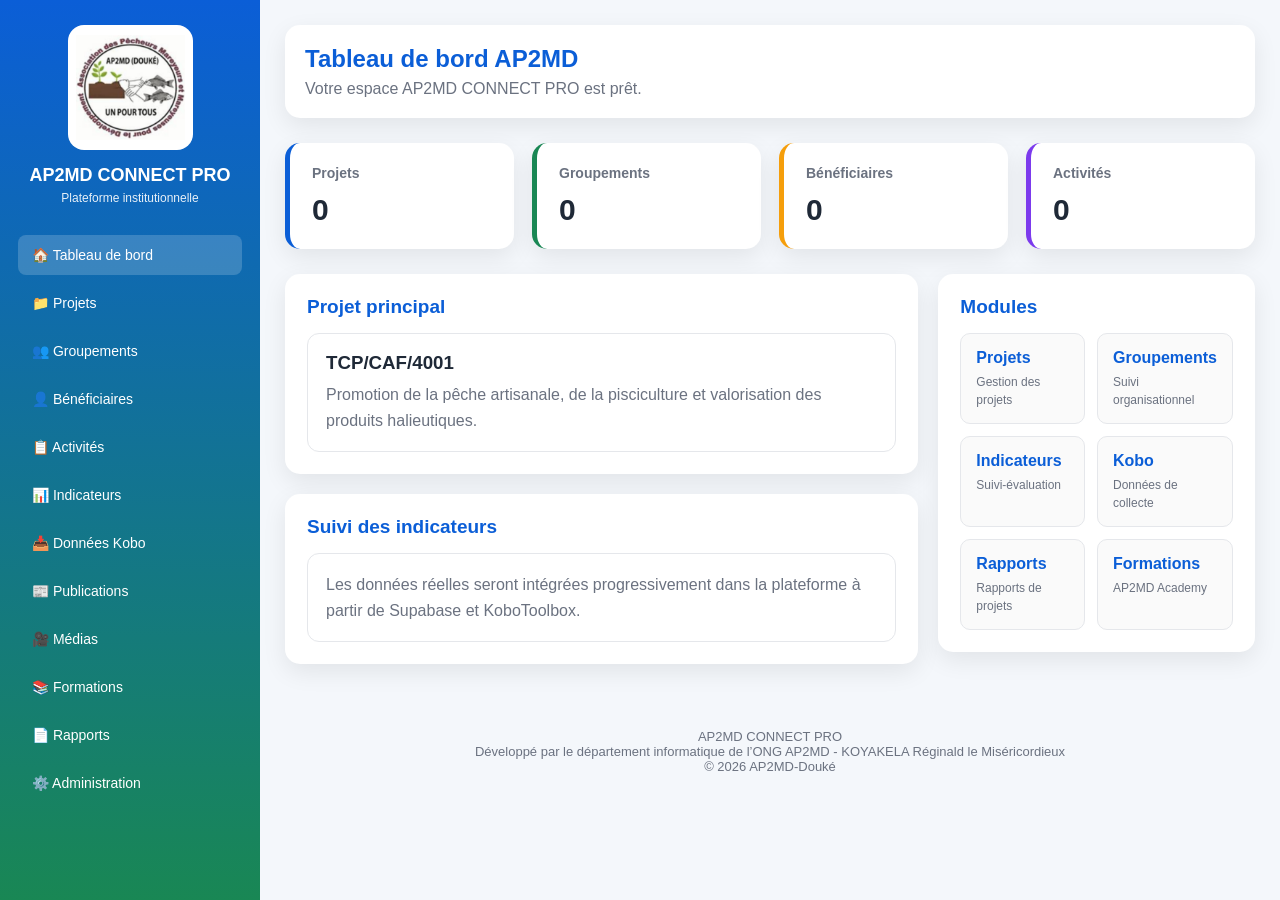
==== commit d766656e: "Reconstruction de l'interface AP2MD CONNECT PRO This HTML file sets up the structure and styling for" ====
--- a/index.html
+++ b/index.html
@@ -6,7 +6,7 @@
 
     <title>AP2MD CONNECT PRO</title>
 
-    <style
+    <style>
         :root {
             --blue: #0b5ed7;
             --green: #198754;
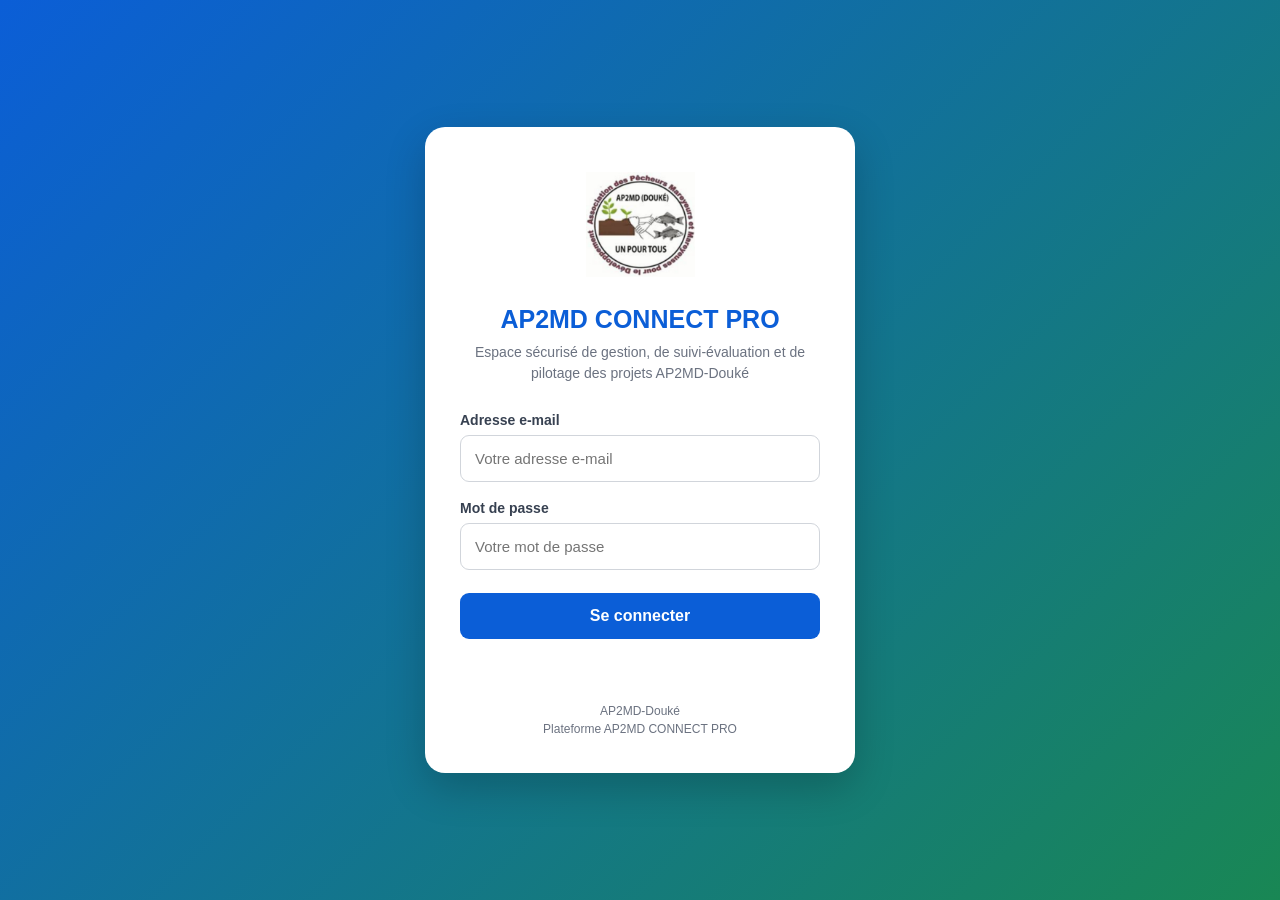
==== commit b5fd3fb8: "Création de l'écran de connexion AP2MD CONNECT PRO This HTML file contains the structure and styling" ====
--- a/index.html
+++ b/index.html
@@ -3,21 +3,9 @@
 <head>
     <meta charset="UTF-8">
     <meta name="viewport" content="width=device-width, initial-scale=1.0">
-
-    <title>AP2MD CONNECT PRO</title>
+    <title>Connexion - AP2MD CONNECT PRO</title>
 
     <style>
-        :root {
-            --blue: #0b5ed7;
-            --green: #198754;
-            --white: #ffffff;
-            --bg: #f4f7fb;
-            --text: #1f2937;
-            --muted: #6b7280;
-            --border: #e5e7eb;
-            --shadow: 0 8px 25px rgba(0,0,0,0.08);
-        }
-
         * {
             box-sizing: border-box;
             margin: 0;
@@ -25,39 +13,36 @@
         }
 
         body {
+            min-height: 100vh;
             font-family: Arial, Helvetica, sans-serif;
-            background: var(--bg);
-            color: var(--text);
-        }
-
-        .layout {
+            background: linear-gradient(135deg, #0b5ed7, #198754);
             display: flex;
-            min-height: 100vh;
-        }
-
-        /* SIDEBAR */
-        .sidebar {
-            width: 260px;
-            background: linear-gradient(180deg, var(--blue), var(--green));
-            color: white;
-            padding: 25px 18px;
-            position: fixed;
-            top: 0;
-            left: 0;
-            bottom: 0;
+            align-items: center;
+            justify-content: center;
+            padding: 20px;
+        }
+
+        .login-box {
+            width: 100%;
+            max-width: 430px;
+            background: #ffffff;
+            border-radius: 20px;
+            padding: 35px;
+            box-shadow: 0 15px 40px rgba(0,0,0,0.20);
+            text-align: center;
         }
 
         .logo-box {
             width: 125px;
             height: 125px;
-            margin: 0 auto 15px;
+            margin: 0 auto 18px;
             background: white;
             border-radius: 16px;
             display: flex;
             align-items: center;
             justify-content: center;
+            padding: 8px;
             overflow: hidden;
-            padding: 8px;
         }
 
         .logo-box img {
@@ -68,217 +53,84 @@
             display: block;
         }
 
-        .brand {
-            text-align: center;
-            margin-bottom: 30px;
-        }
-
-        .brand h2 {
-            font-size: 18px;
-            margin-bottom: 5px;
-        }
-
-        .brand p {
-            font-size: 12px;
-            opacity: 0.9;
-        }
-
-        .menu {
-            display: flex;
-            flex-direction: column;
-            gap: 8px;
-        }
-
-        .menu a {
+        h1 {
+            color: #0b5ed7;
+            font-size: 25px;
+            margin-bottom: 8px;
+        }
+
+        .subtitle {
+            color: #6b7280;
+            font-size: 14px;
+            line-height: 1.5;
+            margin-bottom: 28px;
+        }
+
+        .field {
+            text-align: left;
+            margin-bottom: 18px;
+        }
+
+        label {
+            display: block;
+            margin-bottom: 7px;
+            font-weight: bold;
+            color: #374151;
+            font-size: 14px;
+        }
+
+        input {
+            width: 100%;
+            padding: 14px;
+            border: 1px solid #d1d5db;
+            border-radius: 9px;
+            font-size: 15px;
+        }
+
+        input:focus {
+            outline: none;
+            border-color: #0b5ed7;
+            box-shadow: 0 0 0 3px rgba(11,94,215,0.10);
+        }
+
+        button {
+            width: 100%;
+            padding: 14px;
+            border: none;
+            border-radius: 9px;
+            background: #0b5ed7;
             color: white;
-            text-decoration: none;
-            padding: 12px 14px;
-            border-radius: 8px;
+            font-size: 16px;
+            font-weight: bold;
+            cursor: pointer;
+            margin-top: 5px;
+        }
+
+        button:hover {
+            background: #084298;
+        }
+
+        button:disabled {
+            opacity: 0.7;
+            cursor: not-allowed;
+        }
+
+        #message {
+            min-height: 22px;
+            margin-top: 16px;
             font-size: 14px;
-            display: block;
-        }
-
-        .menu a:hover,
-        .menu a.active {
-            background: rgba(255,255,255,0.18);
-        }
-
-        /* CONTENU */
-        .main {
-            margin-left: 260px;
-            width: calc(100% - 260px);
-            padding: 25px;
-        }
-
-        .topbar {
-            background: white;
-            padding: 20px;
-            border-radius: 15px;
-            box-shadow: var(--shadow);
-            margin-bottom: 25px;
-        }
-
-        .topbar h1 {
-            color: var(--blue);
-            margin-bottom: 7px;
-        }
-
-        .topbar p {
-            color: var(--muted);
-        }
-
-        /* KPI */
-        .kpi-grid {
-            display: grid;
-            grid-template-columns: repeat(4, 1fr);
-            gap: 18px;
-            margin-bottom: 25px;
-        }
-
-        .kpi {
-            background: white;
-            padding: 22px;
-            border-radius: 15px;
-            box-shadow: var(--shadow);
-            border-left: 5px solid var(--blue);
-        }
-
-        .kpi:nth-child(2) {
-            border-left-color: var(--green);
-        }
-
-        .kpi:nth-child(3) {
-            border-left-color: #f59e0b;
-        }
-
-        .kpi:nth-child(4) {
-            border-left-color: #7c3aed;
-        }
-
-        .kpi h3 {
-            color: var(--muted);
-            font-size: 14px;
-            margin-bottom: 12px;
-        }
-
-        .kpi strong {
-            font-size: 30px;
-            color: var(--text);
-        }
-
-        /* CARTES */
-        .grid {
-            display: grid;
-            grid-template-columns: 2fr 1fr;
-            gap: 20px;
-        }
-
-        .card {
-            background: white;
-            border-radius: 15px;
-            padding: 22px;
-            box-shadow: var(--shadow);
-            margin-bottom: 20px;
-        }
-
-        .card h2 {
-            color: var(--blue);
-            font-size: 19px;
-            margin-bottom: 15px;
-        }
-
-        .project {
-            border: 1px solid var(--border);
-            padding: 18px;
-            border-radius: 12px;
-        }
-
-        .project h3 {
-            margin-bottom: 8px;
-        }
-
-        .project p {
-            color: var(--muted);
-            line-height: 1.6;
-        }
-
-        /* MODULES */
-        .modules {
-            display: grid;
-            grid-template-columns: repeat(2, 1fr);
-            gap: 12px;
-        }
-
-        .module {
-            padding: 15px;
-            border: 1px solid var(--border);
-            border-radius: 10px;
-            background: #fafafa;
-        }
-
-        .module strong {
-            display: block;
-            margin-bottom: 5px;
-            color: var(--blue);
-        }
-
-        .module span {
-            font-size: 12px;
-            color: var(--muted);
-        }
-
-        /* FOOTER */
+        }
+
         footer {
             margin-top: 25px;
-            padding: 20px;
-            text-align: center;
-            color: var(--muted);
-            font-size: 13px;
-        }
-
-        /* MOBILE */
-        @media (max-width: 900px) {
-            .sidebar {
-                width: 220px;
-            }
-
-            .main {
-                margin-left: 220px;
-                width: calc(100% - 220px);
-            }
-
-            .kpi-grid {
-                grid-template-columns: repeat(2, 1fr);
-            }
-
-            .grid {
-                grid-template-columns: 1fr;
-            }
-        }
-
-        @media (max-width: 650px) {
-            .sidebar {
-                position: relative;
-                width: 100%;
-                min-height: auto;
-            }
-
-            .layout {
-                display: block;
-            }
-
-            .main {
-                margin-left: 0;
-                width: 100%;
-                padding: 15px;
-            }
-
-            .kpi-grid {
-                grid-template-columns: 1fr;
-            }
-
-            .modules {
-                grid-template-columns: 1fr;
+            color: #6b7280;
+            font-size: 12px;
+            line-height: 1.5;
+        }
+
+        @media (max-width: 500px) {
+            .login-box {
+                padding: 25px 20px;
             }
         }
     </style>
@@ -286,171 +138,93 @@
 
 <body>
 
-<div class="layout">
-
-    <!-- SIDEBAR -->
-    <aside class="sidebar">
-
-        <div class="logo-box">
-            <img
-                src="./assets/logo-ap2md-officiel-2.png"
-                alt="Logo officiel AP2MD-Douké"
+<div class="login-box">
+
+    <div class="logo-box">
+        <img
+            src="./assets/logo-ap2md-officiel-2.png"
+            alt="Logo officiel AP2MD-Douké"
+        >
+    </div>
+
+    <h1>AP2MD CONNECT PRO</h1>
+
+    <p class="subtitle">
+        Espace sécurisé de gestion, de suivi-évaluation
+        et de pilotage des projets AP2MD-Douké
+    </p>
+
+    <form id="loginForm">
+
+        <div class="field">
+            <label for="email">Adresse e-mail</label>
+
+            <input
+                type="email"
+                id="email"
+                placeholder="Votre adresse e-mail"
+                required
             >
         </div>
 
-        <div class="brand">
-            <h2>AP2MD CONNECT PRO</h2>
-            <p>Plateforme institutionnelle</p>
+        <div class="field">
+            <label for="password">Mot de passe</label>
+
+            <input
+                type="password"
+                id="password"
+                placeholder="Votre mot de passe"
+                required
+            >
         </div>
 
-        <nav class="menu">
-            <a href="#" class="active">🏠 Tableau de bord</a>
-            <a href="#">📁 Projets</a>
-            <a href="#">👥 Groupements</a>
-            <a href="#">👤 Bénéficiaires</a>
-            <a href="#">📋 Activités</a>
-            <a href="#">📊 Indicateurs</a>
-            <a href="#">📥 Données Kobo</a>
-            <a href="#">📰 Publications</a>
-            <a href="#">🎥 Médias</a>
-            <a href="#">📚 Formations</a>
-            <a href="#">📄 Rapports</a>
-            <a href="#">⚙️ Administration</a>
-        </nav>
-
-    </aside>
-
-    <!-- CONTENU PRINCIPAL -->
-    <main class="main">
-
-        <section class="topbar">
-            <h1>Tableau de bord AP2MD</h1>
-            <p>
-                Votre espace AP2MD CONNECT PRO est prêt.
-            </p>
-        </section>
-
-        <!-- INDICATEURS -->
-        <section class="kpi-grid">
-
-            <div class="kpi">
-                <h3>Projets</h3>
-                <strong>0</strong>
-            </div>
-
-            <div class="kpi">
-                <h3>Groupements</h3>
-                <strong>0</strong>
-            </div>
-
-            <div class="kpi">
-                <h3>Bénéficiaires</h3>
-                <strong>0</strong>
-            </div>
-
-            <div class="kpi">
-                <h3>Activités</h3>
-                <strong>0</strong>
-            </div>
-
-        </section>
-
-        <section class="grid">
-
-            <div>
-
-                <div class="card">
-                    <h2>Projet principal</h2>
-
-                    <div class="project">
-                        <h3>TCP/CAF/4001</h3>
-
-                        <p>
-                            Promotion de la pêche artisanale,
-                            de la pisciculture et valorisation
-                            des produits halieutiques.
-                        </p>
-                    </div>
-                </div>
-
-                <div class="card">
-                    <h2>Suivi des indicateurs</h2>
-
-                    <div class="project">
-                        <p>
-                            Les données réelles seront intégrées
-                            progressivement dans la plateforme
-                            à partir de Supabase et KoboToolbox.
-                        </p>
-                    </div>
-                </div>
-
-            </div>
-
-            <div>
-
-                <div class="card">
-                    <h2>Modules</h2>
-
-                    <div class="modules">
-
-                        <div class="module">
-                            <strong>Projets</strong>
-                            <span>Gestion des projets</span>
-                        </div>
-
-                        <div class="module">
-                            <strong>Groupements</strong>
-                            <span>Suivi organisationnel</span>
-                        </div>
-
-                        <div class="module">
-                            <strong>Indicateurs</strong>
-                            <span>Suivi-évaluation</span>
-                        </div>
-
-                        <div class="module">
-                            <strong>Kobo</strong>
-                            <span>Données de collecte</span>
-                        </div>
-
-                        <div class="module">
-                            <strong>Rapports</strong>
-                            <span>Rapports de projets</span>
-                        </div>
-
-                        <div class="module">
-                            <strong>Formations</strong>
-                            <span>AP2MD Academy</span>
-                        </div>
-
-                    </div>
-                </div>
-
-            </div>
-
-        </section>
-
-        <footer>
-            <p>
-                AP2MD CONNECT PRO
-            </p>
-
-            <p>
-                Développé par le département informatique de l’ONG AP2MD -
-                KOYAKELA Réginald le Miséricordieux
-            </p>
-
-            <p id="year"></p>
-        </footer>
-
-    </main>
+        <button type="submit" id="loginButton">
+            Se connecter
+        </button>
+
+    </form>
+
+    <div id="message"></div>
+
+    <footer>
+        AP2MD-Douké<br>
+        Plateforme AP2MD CONNECT PRO
+    </footer>
 
 </div>
 
 <script>
-    document.getElementById("year").textContent =
-        "© " + new Date().getFullYear() + " AP2MD-Douké";
+document.getElementById("loginForm").addEventListener("submit", function(event) {
+
+    event.preventDefault();
+
+    const email = document.getElementById("email").value.trim();
+    const password = document.getElementById("password").value;
+    const button = document.getElementById("loginButton");
+    const message = document.getElementById("message");
+
+    if (!email || !password) {
+        message.textContent = "Veuillez remplir tous les champs.";
+        message.style.color = "#dc3545";
+        return;
+    }
+
+    button.disabled = true;
+    button.textContent = "Connexion...";
+
+    /*
+       La connexion Supabase sera activée ici
+       dès que nous aurons l'URL et la clé publique
+       de ton projet Supabase.
+    */
+
+    message.textContent =
+        "Configuration Supabase nécessaire pour activer la connexion.";
+    message.style.color = "#dc3545";
+
+    button.disabled = false;
+    button.textContent = "Se connecter";
+});
 </script>
 
 </body>
